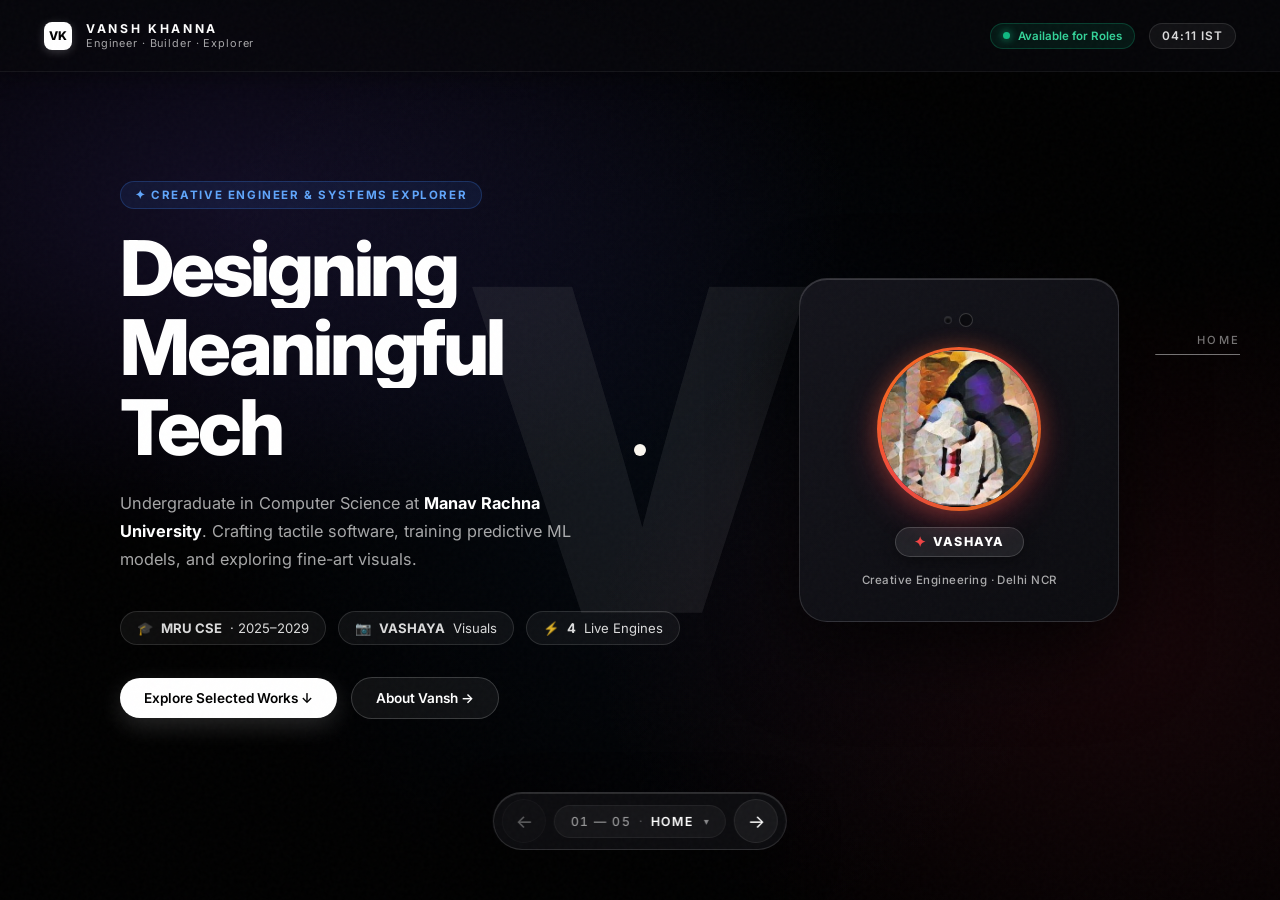
==== index.html @ e1bd7995 "feat: complete spicy editorial fusion redesign and eliminate background blur transition re-render" ====
<!DOCTYPE html>
<html lang="en">

<head>
    <meta charset="UTF-8" />
    <meta name="viewport" content="width=device-width, initial-scale=1.0" />
    <meta name="theme-color" content="#000000">
    <meta name="apple-mobile-web-app-capable" content="yes">
    <meta name="apple-mobile-web-app-status-bar-style" content="black-translucent">
    <meta name="format-detection" content="telephone=no">
    <title>Vansh Khanna | Portfolio</title>
    <meta name="description" content="Portfolio of Vansh Khanna - Engineering Student, Builder, Explorer.">

    <link rel="preconnect" href="https://fonts.googleapis.com">
    <link rel="preconnect" href="https://fonts.gstatic.com" crossorigin>
    <link href="https://fonts.googleapis.com/css2?family=Inter:wght@300;400;500;600;700;800;900&display=swap"
        rel="stylesheet">

    <link rel="stylesheet" href="portfolio.css?v=20261114_fusion_v14" />
</head>

<body>

    <!-- GRAIN TEXTURE -->
    <div class="grain"></div>

    <!-- MINIMALIST CURSOR -->
    <div class="cursor"></div>
    <div class="cursor-label"></div>

    <!-- ========================================
         INTRO / LOADING
         ======================================== -->
    <div class="intro">
        <div class="intro-brand"><span>VANSH</span></div>
        <div class="intro-sub"><span>Portfolio</span></div>
        <div class="intro-progress">
            <div class="intro-progress-bar"></div>
        </div>
    </div>

    <!-- ========================================
         MAIN APP
         ======================================== -->
    <div class="app">

        <!-- HERO BACKGROUND -->
        <div class="hero-bg"></div>

        <!-- FLOATING BRAND MARK -->
        <div class="brand-mark">
            <div class="brand-letter">V</div>
        </div>

        <!-- HEADER -->
        <header class="header">
            <div class="header-left">
                <span class="brand-badge-mini">VK</span>
                <div>
                    <div class="logo">VANSH KHANNA</div>
                    <div class="header-tagline">Engineer · Builder · Explorer</div>
                </div>
            </div>
            <div class="header-right">
                <div class="header-status">
                    <span class="status-beacon"></span>
                    <span class="status-text">Available for Roles</span>
                </div>
                <div class="header-time" id="header-clock">--:-- IST</div>
            </div>
        </header>

        <!-- DOCK (Right Side Menu) -->
        <nav class="dock">
            <button class="dock-item active">Home</button>
            <button class="dock-item">About</button>
            <button class="dock-item">Projects</button>
            <button class="dock-item">Education</button>
            <button class="dock-item">Contact</button>
        </nav>

        <!-- ========================================
             SECTION: HOME (FUSION HERO)
             ======================================== -->
        <section class="section active" id="section-home">
            <div class="hero-content">
                <div class="hero-text-col">
                    <div class="hero-eyebrow">
                        <span>✦ Creative Engineer & Systems Explorer</span>
                    </div>

                    <h1 class="hero-title">
                        <span class="line"><span>Designing</span></span>
                        <span class="line"><span>Meaningful</span></span>
                        <span class="line"><span>Tech</span></span>
                    </h1>

                    <p class="hero-sub">
                        Undergraduate in Computer Science at <strong>Manav Rachna University</strong>. Crafting tactile software, training predictive ML models, and exploring fine-art visuals.
                    </p>

                    <div class="stat-row">
                        <div class="stat-pill"><span class="stat-icon">🎓</span> <strong>MRU CSE</strong> · 2025–2029</div>
                        <div class="stat-pill"><span class="stat-icon">📷</span> <strong>VASHAYA</strong> Visuals</div>
                        <div class="stat-pill"><span class="stat-icon">⚡</span> <strong>4</strong> Live Engines</div>
                    </div>

                    <div class="hero-cta-group">
                        <button class="hero-cta-btn primary" data-nav-target="2">Explore Selected Works ↓</button>
                        <button class="hero-cta-btn secondary" data-nav-target="1">About Vansh →</button>
                    </div>
                </div>

                <div class="hero-avatar-col">
                    <div class="avatar-card-unit">
                        <div class="hardware-sensors" aria-hidden="true">
                            <span class="sensor-dot"></span>
                            <span class="sensor-ring"></span>
                        </div>
                        <div class="avatar-halo">
                            <div class="avatar-frame">
                                <img src="avatar.jpg" alt="Vansh Khanna Portrait" class="avatar-img" />
                            </div>
                        </div>
                        <div class="avatar-tag">
                            <span class="star">✦</span> VASHAYA
                        </div>
                        <div class="avatar-role-pill">Creative Engineering · Delhi NCR</div>
                    </div>
                </div>
            </div>
        </section>

        <!-- ========================================
             SECTION: ABOUT (SPICY BENTO)
             ======================================== -->
        <section class="section" id="section-about">
            <div class="glass-panel">
                <div class="section-meta-row">
                    <p class="section-eyebrow">01 // Identity & Philosophy</p>
                    <span class="section-badge-pill">MRU CSE · 2029</span>
                </div>
                <h2 class="section-title">
                    <span>T</span><span>h</span><span>e</span><span>&nbsp;</span>
                    <span>B</span><span>u</span><span>i</span><span>l</span><span>d</span><span>e</span><span>r</span>
                </h2>
                <div class="about-grid">
                    <div class="section-body">
                        <p class="about-lead">
                            I treat software engineering like precision industrial design: every interface should be tactile, responsive, and stripped of unnecessary friction.
                        </p>
                        <p>
                            I'm Vansh Khanna, a Computer Science Engineering undergraduate at Manav Rachna University. I operate at the intersection of creative frontends, machine learning systems, and visual design—building focused, high-signal experiences with maximum depth.
                        </p>
                        <div class="about-journey-mini">
                            <div class="journey-item">
                                <span class="journey-dot"></span>
                                <div class="journey-info">
                                    <strong>2025 – 2029</strong>
                                    <span>Manav Rachna University · B.Tech CSE</span>
                                </div>
                            </div>
                            <div class="journey-item">
                                <span class="journey-dot"></span>
                                <div class="journey-info">
                                    <strong>2013 – 2025</strong>
                                    <span>Modern Delhi International School · Alum</span>
                                </div>
                            </div>
                        </div>
                    </div>
                    <div class="about-skills-col">
                        <p class="section-eyebrow">Competencies & Systems</p>
                        <ul class="skill-list">
                            <li><span class="skill-dot blue"></span>Creative Engineering</li>
                            <li><span class="skill-dot coral"></span>Experience Strategy</li>
                            <li><span class="skill-dot amber"></span>Machine Learning Models</li>
                            <li><span class="skill-dot emerald"></span>Systems Architecture</li>
                            <li><span class="skill-dot purple"></span>Visual Arts & Curation</li>
                            <li><span class="skill-dot cyan"></span>Team Leadership</li>
                        </ul>
                    </div>
                </div>
            </div>
        </section>

        <!-- ========================================
             SECTION: PROJECTS (INTERACTIVE ENGINES)
             ======================================== -->
        <section class="section" id="section-projects">
            <div class="glass-panel">
                <div class="section-meta-row">
                    <p class="section-eyebrow">02 // Interactive Engines</p>
                    <span class="section-badge-pill">4 Live Sub-Apps</span>
                </div>
                <h2 class="section-title">
                    <span>S</span><span>e</span><span>l</span><span>e</span><span>c</span><span>t</span><span>e</span><span>d</span><span>&nbsp;</span>
                    <span>W</span><span>o</span><span>r</span><span>k</span><span>s</span>
                </h2>
                <div class="projects-grid">
                    <div class="project-card" data-open-tray="tray-music" role="button" tabindex="0">
                        <span class="project-year">2026 · Sound Engine</span>
                        <h3>Music Player</h3>
                        <p>Immersive music interface with curated playlists, live vinyl motion, and context-aware audio scrub controls.</p>
                        <span class="project-badge badge-blue">Launch Sound Deck ↗</span>
                    </div>

                    <div class="project-card" data-open-tray="tray-visual" role="button" tabindex="0">
                        <span class="project-year">2024–2026 · Visual Archive</span>
                        <h3>Visual Space</h3>
                        <p>Curated fine-art photography portfolio under VASHAYA with dynamic category filtering and cinematic lightbox experience.</p>
                        <span class="project-badge badge-coral">Explore Gallery ↗</span>
                    </div>

                    <div class="project-card" data-open-tray="tray-car" role="button" tabindex="0">
                        <span class="project-year">2026 · Machine Learning</span>
                        <h3>Car Price Predictor</h3>
                        <p>Used-car valuation engine for the Indian market. Predicts resale prices using gradient boosting with interactive sliders and live cloud API.</p>
                        <span class="project-badge badge-amber">Launch Simulator ↗</span>
                    </div>

                    <div class="project-card" data-open-tray="tray-system" role="button" tabindex="0">
                        <span class="project-year">2026 · Telemetry</span>
                        <h3>Portfolio System</h3>
                        <p>Runtime telemetry, compositor performance metrics, and evolving cinematic design language.</p>
                        <span class="project-badge badge-emerald">Inspect System ↗</span>
                    </div>
                </div>
            </div>
        </section>

        <!-- ========================================
             SECTION: EDUCATION
             ======================================== -->
        <section class="section" id="section-education">
            <div class="glass-panel">
                <div class="section-meta-row">
                    <p class="section-eyebrow">03 // Academic Journey</p>
                    <span class="section-badge-pill">Foundations & CSE</span>
                </div>
                <h2 class="section-title">
                    <span>E</span><span>d</span><span>u</span><span>c</span><span>a</span><span>t</span><span>i</span><span>o</span><span>n</span>
                </h2>
                <div class="section-body">
                    <p><strong>2025 – 2029</strong> · Manav Rachna University</p>
                    <p>Computer Science Engineering · Building research-backed, human-first products.</p>
                    <br>
                    <p><strong>2013 – 2025</strong> · Modern Delhi International School</p>
                    <p>Science + Design foundations, interdisciplinary clubs and leadership initiatives.</p>
                </div>
            </div>
        </section>

        <!-- ========================================
             SECTION: CONTACT
             ======================================== -->
        <section class="section" id="section-contact">
            <div class="glass-panel">
                <div class="section-meta-row">
                    <p class="section-eyebrow">04 // Connect & Collaborate</p>
                    <span class="section-badge-pill">Direct Channels</span>
                </div>
                <h2 class="section-title">
                    <span>C</span><span>o</span><span>n</span><span>t</span><span>a</span><span>c</span><span>t</span>
                </h2>
                <div class="contact-grid">
                    <div class="contact-card" data-copy="vanshkhanna26@gmail.com">
                        <small>Email</small>
                        <a href="mailto:vanshkhanna26@gmail.com">vanshkhanna26@gmail.com</a>
                    </div>
                    <div class="contact-card" data-copy="+919811163339">
                        <small>Phone</small>
                        <a href="tel:+919811163339">+91 98111 63339</a>
                    </div>
                    <div class="contact-card">
                        <small>Instagram</small>
                        <a href="https://instagram.com/vashaya" target="_blank" rel="noopener noreferrer">@vashaya</a>
                    </div>
                    <div class="contact-card">
                        <small>LinkedIn</small>
                        <a href="https://linkedin.com/in/vansh-khanna-2026" target="_blank" rel="noopener noreferrer">Vansh Khanna</a>
                    </div>
                </div>
            </div>
        </section>

        <!-- ========================================
             DYNAMIC ISLAND MORPHING BOTTOM NAV
             ======================================== -->
        <div class="island-scrim" id="island-scrim" aria-hidden="true"></div>
        <nav class="nav-island" id="nav-island" aria-label="Section Navigation">
            <!-- EXPANDED ISLAND MENU (MORPHED STATE) -->
            <div class="island-expanded" id="island-expanded" aria-hidden="true">
                <div class="island-header">
                    <span class="island-eyebrow">Index</span>
                    <button class="island-close-btn" id="island-close-btn" aria-label="Collapse Navigation">✕</button>
                </div>
                <div class="island-menu">
                    <button class="island-item active" data-index="0">
                        <span class="island-num">01</span>
                        <span class="island-name">Home</span>
                        <span class="island-indicator">●</span>
                    </button>
                    <button class="island-item" data-index="1">
                        <span class="island-num">02</span>
                        <span class="island-name">About</span>
                        <span class="island-indicator">●</span>
                    </button>
                    <button class="island-item" data-index="2">
                        <span class="island-num">03</span>
                        <span class="island-name">Projects</span>
                        <span class="island-indicator">●</span>
                    </button>
                    <button class="island-item" data-index="3">
                        <span class="island-num">04</span>
                        <span class="island-name">Education</span>
                        <span class="island-indicator">●</span>
                    </button>
                    <button class="island-item" data-index="4">
                        <span class="island-num">05</span>
                        <span class="island-name">Contact</span>
                        <span class="island-indicator">●</span>
                    </button>
                </div>
            </div>

            <!-- COLLAPSED ISLAND CAPSULE BAR (DEFAULT STATE) -->
            <div class="island-bar">
                <button class="island-arrow" id="island-prev" data-dir="prev" aria-label="Previous Section">←</button>
                <button class="island-trigger" id="island-trigger" aria-label="Toggle Section Menu" aria-expanded="false">
                    <span class="island-count">01 — 05</span>
                    <span class="island-divider">·</span>
                    <span class="island-tag">Home</span>
                    <span class="island-chevron" aria-hidden="true">▾</span>
                </button>
                <button class="island-arrow" id="island-next" data-dir="next" aria-label="Next Section">→</button>
            </div>
        </nav>

    </div>

    <!-- ========================================
         IN-WINDOW TRAY 1: MUSIC OS
         ======================================== -->
    <div class="tray-overlay" id="tray-music" aria-hidden="true">
        <div class="tray-scrim" data-close-tray></div>
        <div class="tray-modal" role="dialog" aria-modal="true">
            <div class="tray-header">
                <div class="tray-brand">
                    <span class="tray-badge">AUDIO OS</span>
                    <span class="tray-subtitle">Curated Flow State Sound Architecture</span>
                </div>
                <div class="tray-controls">
                    <button class="tray-close-btn" data-close-tray aria-label="Close dialog">✕</button>
                </div>
            </div>

            <div class="tray-content">
                <div class="music-layout">
                    <aside class="music-sidebar">
                        <span class="sidebar-heading">Playlists</span>
                        <ul class="playlist-nav" id="music-playlist-list">
                            <!-- Populated dynamically by JS -->
                        </ul>
                    </aside>

                    <div class="music-view">
                        <div class="music-banner">
                            <img src="https://picsum.photos/300/300?random=11" alt="Album Cover" class="music-banner-img" id="music-active-cover" />
                            <div class="banner-meta">
                                <span class="banner-tag" id="music-active-tag">FEATURED MIX</span>
                                <h3 class="banner-title" id="music-active-title">Top 50 · Global</h3>
                                <p class="banner-desc" id="music-active-desc">Realtime pulse of global electronic rhythms and synthesized melodies.</p>
                            </div>
                        </div>

                        <table class="music-table">
                            <thead>
                                <tr>
                                    <th>#</th>
                                    <th>Track</th>
                                    <th>Artist</th>
                                    <th>Duration</th>
                                    <th></th>
                                </tr>
                            </thead>
                            <tbody id="music-song-queue">
                                <!-- Populated dynamically by JS -->
                            </tbody>
                        </table>
                    </div>
                </div>
            </div>

            <div class="music-player-bar">
                <div class="player-left">
                    <div class="player-vinyl" id="player-disc"></div>
                    <div>
                        <div class="player-title" id="player-now-title">Liquid Frequency</div>
                        <div class="player-artist" id="player-now-artist">Vansh Khanna</div>
                    </div>
                </div>

                <div class="player-center">
                    <button class="player-ctrl-btn player-main-btn" id="player-play-btn" aria-label="Toggle playback">▶</button>
                    <div class="player-scrubber-track" id="player-scrubber">
                        <div class="player-scrubber-fill" id="player-progress"></div>
                    </div>
                    <span style="font-size: 0.8rem; font-weight: 600; color: rgba(255,255,255,0.6);" id="player-current-time">0:00</span>
                </div>
            </div>
        </div>
    </div>

    <!-- ========================================
         IN-WINDOW TRAY 2: VISUAL SPACE (VASHAYA)
         ======================================== -->
    <div class="tray-overlay" id="tray-visual" aria-hidden="true">
        <div class="tray-scrim" data-close-tray></div>
        <div class="tray-modal" role="dialog" aria-modal="true">
            <div class="tray-header">
                <div class="tray-brand">
                    <span class="tray-badge">VASHAYA GALLERY</span>
                    <span class="tray-subtitle">Curated Photographic Studies · India Archive</span>
                </div>
                <div class="tray-controls">
                    <a href="https://instagram.com/vashaya" target="_blank" rel="noopener noreferrer" class="tray-ext-btn">@vashaya on IG ↗</a>
                    <button class="tray-close-btn" data-close-tray aria-label="Close dialog">✕</button>
                </div>
            </div>

            <div class="gallery-tabs-bar" id="gallery-category-tabs">
                <button class="gallery-tab active" data-category="nature">Nature & Botany</button>
                <button class="gallery-tab" data-category="night">Nocturnes & Dusk</button>
                <button class="gallery-tab" data-category="landscape">Landscapes</button>
                <button class="gallery-tab" data-category="eclectic">Eclectic Studies</button>
                <button class="gallery-tab" data-category="all">Complete Archive</button>
            </div>

            <div class="gallery-masonry" id="visual-photo-grid">
                <!-- Populated dynamically by JS -->
            </div>
        </div>
    </div>

    <!-- ========================================
         IN-WINDOW TRAY 3: CAR PRICE PREDICTOR
         ======================================== -->
    <div class="tray-overlay" id="tray-car" aria-hidden="true">
        <div class="tray-scrim" data-close-tray></div>
        <div class="tray-modal" role="dialog" aria-modal="true">
            <div class="tray-header">
                <div class="tray-brand">
                    <span class="tray-badge">MACHINE LEARNING</span>
                    <span class="tray-subtitle">Car Resale Valuation Engine · GBDT Regressor</span>
                </div>
                <div class="tray-controls">
                    <a href="https://car-resale-value-prediction.onrender.com/" target="_blank" rel="noopener noreferrer" class="tray-ext-btn">Live Cloud App ↗</a>
                    <button class="tray-close-btn" data-close-tray aria-label="Close dialog">✕</button>
                </div>
            </div>

            <div class="tray-content">
                <div class="car-layout">
                    <!-- Controls -->
                    <div class="car-inputs-card">
                        <div class="input-block">
                            <div class="input-header-row">
                                <span class="input-lbl">Manufacturer</span>
                            </div>
                            <div class="chips-row" id="car-brand-pills">
                                <button class="choice-chip active" data-mult="1.3">Toyota</button>
                                <button class="choice-chip" data-mult="1.15">Honda</button>
                                <button class="choice-chip" data-mult="1.0">Hyundai</button>
                                <button class="choice-chip" data-mult="1.9">BMW</button>
                                <button class="choice-chip" data-mult="2.1">Mercedes</button>
                                <button class="choice-chip" data-mult="2.0">Audi</button>
                            </div>
                        </div>

                        <div class="input-block">
                            <div class="input-header-row">
                                <span class="input-lbl">Fuel Type</span>
                            </div>
                            <div class="chips-row" id="car-fuel-pills">
                                <button class="choice-chip active" data-mult="1.0">Petrol</button>
                                <button class="choice-chip" data-mult="1.08">Diesel</button>
                                <button class="choice-chip" data-mult="0.88">CNG</button>
                                <button class="choice-chip" data-mult="1.25">Electric</button>
                            </div>
                        </div>

                        <div class="input-block">
                            <div class="input-header-row">
                                <span class="input-lbl">Registration Year</span>
                                <span class="input-live-val" id="val-year-display">2021</span>
                            </div>
                            <input type="range" min="2010" max="2025" value="2021" class="clean-slider" id="slider-year" />
                        </div>

                        <div class="input-block">
                            <div class="input-header-row">
                                <span class="input-lbl">Odometer Reading</span>
                                <span class="input-live-val"><span id="val-km-display">42,000</span> km</span>
                            </div>
                            <input type="range" min="5000" max="180000" step="1000" value="42000" class="clean-slider" id="slider-km" />
                        </div>
                    </div>

                    <!-- Valuation Result -->
                    <div class="car-result-card">
                        <div>
                            <span class="result-badge">ESTIMATED MARKET VALUE</span>
                            <div class="price-box">
                                <span class="price-currency">₹</span>
                                <span class="price-num" id="car-estimated-price">14.85</span>
                                <span style="font-size: 1.2rem; font-weight: 800; color: rgba(255,255,255,0.7);">Lakh</span>
                                <p class="price-caption">Calculated via Gradient Boosting Decision Tree Regressor</p>
                            </div>

                            <div class="telemetry-list">
                                <div class="telemetry-row">
                                    <span>Model Framework:</span>
                                    <strong>GBDT / Scikit-Learn</strong>
                                </div>
                                <div class="telemetry-row">
                                    <span>Cross-Val Accuracy:</span>
                                    <strong>91.4% R² Score</strong>
                                </div>
                                <div class="telemetry-row">
                                    <span>Host Environment:</span>
                                    <strong>Render Cloud (Python)</strong>
                                </div>
                            </div>
                        </div>

                        <a href="https://car-resale-value-prediction.onrender.com/" target="_blank" rel="noopener noreferrer" class="launch-btn">
                            <span>Open Full Cloud Application</span>
                            <span>↗</span>
                        </a>
                    </div>
                </div>
            </div>
        </div>
    </div>

    <!-- ========================================
         IN-WINDOW TRAY 4: PORTFOLIO SYSTEM
         ======================================== -->
    <div class="tray-overlay" id="tray-system" aria-hidden="true">
        <div class="tray-scrim" data-close-tray></div>
        <div class="tray-modal" role="dialog" aria-modal="true">
            <div class="tray-header">
                <div class="tray-brand">
                    <span class="tray-badge">SYSTEM CORE</span>
                    <span class="tray-subtitle">Runtime Telemetry & Performance Architecture</span>
                </div>
                <div class="tray-controls">
                    <button class="tray-close-btn" data-close-tray aria-label="Close dialog">✕</button>
                </div>
            </div>

            <div class="tray-content">
                <div class="inspector-grid">
                    <div class="inspector-card">
                        <div class="inspector-header">
                            <span class="inspector-title">Compositor Frame Target</span>
                            <span class="inspector-val">60–120 FPS</span>
                        </div>
                        <p class="inspector-desc">Zero background RAF thrash, hardware-accelerated transforms, and pure GPU composite layers.</p>
                    </div>

                    <div class="inspector-card">
                        <div class="inspector-header">
                            <span class="inspector-title">Active Viewport Width</span>
                            <span class="inspector-val" id="telemetry-viewport">-- px</span>
                        </div>
                        <p class="inspector-desc">Adaptive cinematic layout supporting mobile Dynamic Island and desktop dock navigation.</p>
                    </div>

                    <div class="inspector-card">
                        <div class="inspector-header">
                            <span class="inspector-title">Navigation Architecture</span>
                            <span class="inspector-val">Dynamic Island</span>
                        </div>
                        <p class="inspector-desc">Morphing fluid capsule navigation with organic spring physics and thumb-friendly controls.</p>
                    </div>

                    <div class="inspector-card">
                        <div class="inspector-header">
                            <span class="inspector-title">Keyboard Navigation</span>
                            <span class="inspector-val">Active</span>
                        </div>
                        <p class="inspector-desc">Press <kbd style="background:rgba(255,255,255,0.1); border:1px solid rgba(255,255,255,0.2); padding:2px 6px; border-radius:4px;">Esc</kbd> at any time to instantly dismiss active trays or lightbox.</p>
                    </div>
                </div>
            </div>
        </div>
    </div>

    <!-- ========================================
         FULLSCREEN LIGHTBOX
         ======================================== -->
    <div class="lightbox-modal" id="lightbox" aria-hidden="true">
        <div class="lightbox-scrim" id="lightbox-backdrop"></div>
        <div class="lightbox-box">
            <button class="lightbox-ctrl-btn lb-prev" id="lightbox-prev" aria-label="Previous image">‹</button>
            <img src="" alt="Selected visual" class="lightbox-photo" id="lightbox-img" />
            <button class="lightbox-ctrl-btn lb-next" id="lightbox-next" aria-label="Next image">›</button>
            <div style="display: flex; gap: 12px; align-items: center;">
                <span class="lightbox-tag" id="lightbox-caption">Visual Study</span>
                <button class="lightbox-tag" id="lightbox-close" style="cursor: pointer; background: rgba(255,255,255,0.25);">✕ Close</button>
            </div>
        </div>
    </div>

    <!-- ========================================
         SCRIPTS
         ======================================== -->
    <script src="https://cdnjs.cloudflare.com/ajax/libs/gsap/3.12.2/gsap.min.js"></script>
    <script src="portfolio.js?v=20261114_fusion_v14"></script>

</body>

</html>
---- portfolio.css ----
/* 
 * PORTFOLIO - Cinematic Ecosystem
 * Unified design matching index2.html
 */

/* ============================================
   RESET & CORE
   ============================================ */
*,
*::before,
*::after {
    margin: 0;
    padding: 0;
    box-sizing: border-box;
}

:root {
    /* Ecosystem Colors - Olde Monochrome Black & White */
    --void: #000000;
    --surface: #0a0a0d;
    --white: #ffffff;
    --white-80: rgba(255, 255, 255, 0.85);
    --white-60: rgba(255, 255, 255, 0.65);
    --white-30: rgba(255, 255, 255, 0.35);
    --white-12: rgba(255, 255, 255, 0.12);
    --white-06: rgba(255, 255, 255, 0.06);

    /* Saturated Bold Accents */
    --bold-blue: #3b82f6;
    --bold-blue-soft: rgba(59, 130, 246, 0.15);
    --bold-coral: #f43f5e;
    --bold-coral-soft: rgba(244, 63, 94, 0.15);
    --bold-amber: #f59e0b;
    --bold-amber-soft: rgba(245, 158, 11, 0.15);
    --bold-emerald: #10b981;
    --bold-emerald-soft: rgba(16, 185, 129, 0.15);

    --font: 'Inter', -apple-system, sans-serif;

    --ease-out: cubic-bezier(0.16, 1, 0.3, 1);
    --ease-in-out: cubic-bezier(0.65, 0, 0.35, 1);
    --ease-elastic: cubic-bezier(0.68, -0.6, 0.32, 1.6);
}

html {
    font-size: 16px;
    -webkit-font-smoothing: antialiased;
}

body {
    font-family: var(--font);
    background: var(--void);
    color: var(--white);
    overflow: hidden;
    height: 100vh;
    cursor: none;
}

a,
button {
    all: unset;
    cursor: none;
}

::selection {
    background: var(--white);
    color: var(--void);
}

/* ============================================
   NOISE GRAIN (HIGH-PERFORMANCE STATIC)
   ============================================ */
.grain {
    position: fixed;
    inset: 0;
    width: 100%;
    height: 100%;
    pointer-events: none;
    z-index: 10000;
    opacity: 0.022;
    background-image: url("data:image/svg+xml,%3Csvg viewBox='0 0 256 256' xmlns='http://www.w3.org/2000/svg'%3E%3Cfilter id='n'%3E%3CfeTurbulence type='fractalNoise' baseFrequency='0.85' numOctaves='3'/%3E%3C/filter%3E%3Crect width='100%25' height='100%25' filter='url(%23n)'/%3E%3C/svg%3E");
    will-change: auto;
}

/* ============================================
   MINIMALIST CURSOR
   ============================================ */
.cursor {
    position: fixed;
    top: 0;
    left: 0;
    width: 12px;
    height: 12px;
    background: var(--white);
    border-radius: 50%;
    pointer-events: none;
    z-index: 99999;
    transform: translate(-50%, -50%);
    mix-blend-mode: difference;
    transition: width 0.5s var(--ease-elastic),
        height 0.5s var(--ease-elastic),
        border-radius 0.3s;
}

.cursor.link {
    width: 60px;
    height: 60px;
}

.cursor.action {
    width: 100px;
    height: 100px;
}

.cursor-label {
    position: fixed;
    pointer-events: none;
    z-index: 99998;
    font-size: 0.65rem;
    font-weight: 600;
    letter-spacing: 0.2em;
    text-transform: uppercase;
    color: var(--white);
    opacity: 0;
    transform: translate(-50%, 30px);
    transition: opacity 0.3s;
}

.cursor-label.visible {
    opacity: 1;
}

/* ============================================
   LOADING / INTRO
   ============================================ */
.intro {
    position: fixed;
    inset: 0;
    background: var(--void);
    z-index: 9000;
    display: flex;
    flex-direction: column;
    justify-content: center;
    align-items: center;
}

.intro-brand {
    overflow: hidden;
}

.intro-brand span {
    display: inline-block;
    font-size: 12vw;
    font-weight: 800;
    letter-spacing: -0.05em;
    transform: translateY(100%);
}

.intro-sub {
    margin-top: 20px;
    overflow: hidden;
}

.intro-sub span {
    display: inline-block;
    font-size: 0.9rem;
    letter-spacing: 0.4em;
    text-transform: uppercase;
    color: var(--white-60);
    transform: translateY(100%);
}

.intro-progress {
    position: absolute;
    bottom: 60px;
    width: 200px;
    height: 1px;
    background: var(--white-10);
    overflow: hidden;
}

.intro-progress-bar {
    width: 0%;
    height: 100%;
    background: var(--white);
}

/* ============================================
   APP WRAPPER
   ============================================ */
.app {
    position: fixed;
    inset: 0;
    opacity: 0;
}

.app.ready {
    opacity: 1;
}

/* ============================================
   HERO BACKGROUND (PRELOADED STATIC AURA)
   ============================================ */
.hero-bg {
    position: fixed;
    inset: -40px;
    z-index: 1;
    background:
        radial-gradient(ellipse 65% 50% at 20% 25%, rgba(124, 93, 250, 0.14), transparent 70%),
        radial-gradient(ellipse 55% 60% at 85% 70%, rgba(244, 63, 94, 0.09), transparent 70%),
        radial-gradient(circle at 50% 50%, rgba(59, 130, 246, 0.06), transparent 60%),
        var(--void);
    pointer-events: none;
    will-change: transform;
}

/* ============================================
   FLOATING BRAND MARK
   ============================================ */
.brand-mark {
    position: fixed;
    top: 50%;
    left: 50%;
    transform: translate(-50%, -50%);
    z-index: 2;
    text-align: center;
    pointer-events: none;
    mix-blend-mode: exclusion;
}

.brand-letter {
    font-size: 35vw;
    font-weight: 900;
    line-height: 0.8;
    opacity: 0.07;
    transition: opacity 0.6s;
}

.app.modal-open .brand-letter {
    opacity: 0.03;
}

/* ============================================
   EDITORIAL FLOATING HEADER
   ============================================ */
.header {
    position: fixed;
    top: 0;
    left: 0;
    right: 0;
    height: 72px;
    display: flex;
    justify-content: space-between;
    align-items: center;
    padding: 0 44px;
    z-index: 100;
    background: rgba(8, 8, 12, 0.72);
    border-bottom: 1px solid rgba(255, 255, 255, 0.06);
    box-shadow: 0 4px 20px rgba(0, 0, 0, 0.4);
}

.header-left {
    display: flex;
    align-items: center;
    gap: 14px;
}

.brand-badge-mini {
    width: 28px;
    height: 28px;
    border-radius: 8px;
    background: #ffffff;
    color: #000000;
    font-weight: 800;
    font-size: 0.75rem;
    display: flex;
    align-items: center;
    justify-content: center;
    letter-spacing: -0.02em;
    box-shadow: 0 2px 10px rgba(255, 255, 255, 0.2);
}

.logo {
    font-size: 0.76rem;
    font-weight: 700;
    letter-spacing: 0.22em;
    text-transform: uppercase;
    color: #ffffff;
    opacity: 0;
    transform: translateY(-15px);
}

.header-tagline {
    font-size: 0.68rem;
    font-weight: 400;
    letter-spacing: 0.08em;
    color: var(--white-60);
    opacity: 0;
    transform: translateY(-15px);
}

.header-right {
    display: flex;
    align-items: center;
    gap: 14px;
}

.header-status {
    display: inline-flex;
    align-items: center;
    gap: 8px;
    font-size: 0.72rem;
    font-weight: 600;
    color: #34d399;
    padding: 5px 12px;
    border-radius: 50px;
    background: rgba(16, 185, 129, 0.1);
    border: 1px solid rgba(16, 185, 129, 0.25);
}

.status-beacon {
    width: 7px;
    height: 7px;
    border-radius: 50%;
    background: #10b981;
    box-shadow: 0 0 8px #10b981;
    animation: beaconPulse 2s ease-in-out infinite;
}

@keyframes beaconPulse {
    0%, 100% { opacity: 1; transform: scale(1); }
    50% { opacity: 0.35; transform: scale(0.8); }
}

.header-time {
    font-size: 0.74rem;
    font-weight: 600;
    letter-spacing: 0.08em;
    color: var(--white-80);
    padding: 5px 12px;
    border-radius: 50px;
    background: rgba(255, 255, 255, 0.05);
    border: 1px solid rgba(255, 255, 255, 0.1);
}


/* ============================================
   DYNAMIC ISLAND / MORPHING BOTTOM NAV
   ============================================ */
.island-scrim {
    position: fixed;
    inset: 0;
    background: rgba(0, 0, 0, 0.65);
    backdrop-filter: blur(10px);
    -webkit-backdrop-filter: blur(10px);
    z-index: 8900;
    opacity: 0;
    pointer-events: none;
    transition: opacity 0.35s cubic-bezier(0.16, 1, 0.3, 1);
}

.island-scrim.visible {
    opacity: 1;
    pointer-events: auto;
}

.nav-island {
    position: fixed;
    bottom: 50px;
    left: 50%;
    transform: translateX(-50%);
    z-index: 9000;
    display: flex;
    flex-direction: column;
    align-items: center;
    background: rgba(14, 14, 18, 0.88);
    backdrop-filter: blur(30px) saturate(180%);
    -webkit-backdrop-filter: blur(30px) saturate(180%);
    border: 1px solid rgba(255, 255, 255, 0.14);
    border-radius: 50px;
    box-shadow:
        0 20px 50px rgba(0, 0, 0, 0.7),
        inset 0 1px 0 rgba(255, 255, 255, 0.12);
    overflow: hidden;
    width: auto;
    min-width: 270px;
    max-width: 90vw;
    transition:
        border-radius 0.35s cubic-bezier(0.16, 1, 0.3, 1),
        box-shadow 0.35s cubic-bezier(0.16, 1, 0.3, 1),
        border-color 0.35s cubic-bezier(0.16, 1, 0.3, 1),
        background 0.35s cubic-bezier(0.16, 1, 0.3, 1);
}

/* Island Bar (Collapsed Capsule) */
.island-bar {
    display: flex;
    align-items: center;
    gap: 8px;
    padding: 6px 8px;
    width: 100%;
    justify-content: space-between;
}

.island-arrow {
    width: 42px;
    height: 42px;
    border-radius: 50%;
    border: 1px solid rgba(255, 255, 255, 0.08);
    background: rgba(255, 255, 255, 0.05);
    color: #ffffff;
    display: flex;
    align-items: center;
    justify-content: center;
    font-size: 1.15rem;
    cursor: pointer;
    transition: all 0.25s var(--ease-out);
    -webkit-tap-highlight-color: transparent;
    touch-action: manipulation;
    flex-shrink: 0;
}

.island-arrow:hover {
    background: #ffffff;
    color: #000000;
    transform: scale(1.08);
}

.island-arrow:active {
    transform: scale(0.92);
    background: #ffffff;
    color: #000000;
}

.island-trigger {
    display: flex;
    align-items: center;
    gap: 8px;
    padding: 8px 16px;
    border-radius: 50px;
    background: rgba(255, 255, 255, 0.04);
    border: 1px solid rgba(255, 255, 255, 0.06);
    color: #ffffff;
    cursor: pointer;
    transition: all 0.25s var(--ease-out);
    -webkit-tap-highlight-color: transparent;
    touch-action: manipulation;
    user-select: none;
}

.island-trigger:hover {
    background: rgba(255, 255, 255, 0.1);
    border-color: rgba(255, 255, 255, 0.15);
}

.island-trigger:active {
    transform: scale(0.96);
    background: rgba(255, 255, 255, 0.15);
}

.island-count {
    font-size: 0.78rem;
    letter-spacing: 0.12em;
    font-variant-numeric: tabular-nums;
    color: rgba(255, 255, 255, 0.55);
    font-weight: 500;
}

.island-divider {
    color: rgba(255, 255, 255, 0.3);
    font-size: 0.8rem;
}

.island-tag {
    font-size: 0.78rem;
    font-weight: 600;
    letter-spacing: 0.08em;
    text-transform: uppercase;
    color: #ffffff;
}

.island-chevron {
    font-size: 0.65rem;
    color: rgba(255, 255, 255, 0.5);
    transition: transform 0.35s cubic-bezier(0.16, 1, 0.3, 1);
    margin-left: 2px;
}

/* Expanded State Menu */
.island-expanded {
    display: none;
    flex-direction: column;
    width: 100%;
    padding: 16px 14px 10px 14px;
    opacity: 0;
    transform: translateY(-8px);
    transition: opacity 0.25s ease, transform 0.25s ease;
}

.island-header {
    display: flex;
    justify-content: space-between;
    align-items: center;
    padding: 0 6px 12px 6px;
    border-bottom: 1px solid rgba(255, 255, 255, 0.08);
    margin-bottom: 8px;
}

.island-eyebrow {
    font-size: 0.68rem;
    letter-spacing: 0.2em;
    text-transform: uppercase;
    color: rgba(255, 255, 255, 0.4);
    font-weight: 600;
}

.island-close-btn {
    width: 28px;
    height: 28px;
    border-radius: 50%;
    background: rgba(255, 255, 255, 0.06);
    border: 1px solid rgba(255, 255, 255, 0.08);
    color: rgba(255, 255, 255, 0.7);
    display: flex;
    align-items: center;
    justify-content: center;
    font-size: 0.75rem;
    cursor: pointer;
    transition: all 0.2s;
    -webkit-tap-highlight-color: transparent;
    touch-action: manipulation;
}

.island-close-btn:hover,
.island-close-btn:active {
    background: rgba(255, 255, 255, 0.2);
    color: #ffffff;
}

.island-menu {
    display: flex;
    flex-direction: column;
    gap: 4px;
}

.island-item {
    display: flex;
    align-items: center;
    padding: 10px 14px;
    border-radius: 14px;
    background: transparent;
    border: 1px solid transparent;
    color: rgba(255, 255, 255, 0.65);
    cursor: pointer;
    transition: all 0.2s var(--ease-out);
    -webkit-tap-highlight-color: transparent;
    touch-action: manipulation;
    width: 100%;
}

.island-item:hover,
.island-item:active {
    background: rgba(255, 255, 255, 0.08);
    color: #ffffff;
    transform: translateX(3px);
}

.island-item.active {
    background: rgba(255, 255, 255, 0.12);
    border-color: rgba(255, 255, 255, 0.16);
    color: #ffffff;
    font-weight: 600;
}

.island-num {
    font-size: 0.72rem;
    letter-spacing: 0.12em;
    color: rgba(255, 255, 255, 0.35);
    margin-right: 12px;
    font-variant-numeric: tabular-nums;
}

.island-name {
    font-size: 0.95rem;
    letter-spacing: -0.01em;
    flex: 1;
    text-align: left;
}

.island-indicator {
    font-size: 0.6rem;
    color: #5b9dff;
    opacity: 0;
    transition: opacity 0.2s;
}

.island-item.active .island-indicator {
    opacity: 1;
}

/* MORPHED / EXPANDED STATE */
.nav-island.expanded {
    border-radius: 28px;
    border-color: rgba(255, 255, 255, 0.22);
    box-shadow:
        0 30px 70px rgba(0, 0, 0, 0.85),
        0 0 0 1px rgba(255, 255, 255, 0.15),
        inset 0 1px 0 rgba(255, 255, 255, 0.2);
    background: rgba(12, 12, 16, 0.95);
    min-width: 290px;
}

.nav-island.expanded .island-expanded {
    display: flex;
    opacity: 1;
    transform: translateY(0);
}

.nav-island.expanded .island-chevron {
    transform: rotate(180deg);
}

.nav-island.expanded .island-bar {
    border-top: 1px solid rgba(255, 255, 255, 0.08);
    padding-top: 8px;
}

/* ============================================
   DOCK MENU (Right Side)
   ============================================ */
.dock {
    position: fixed;
    right: 50px;
    top: 50%;
    transform: translateY(-50%);
    z-index: 100;
    display: flex;
    flex-direction: column;
    gap: 25px;
    opacity: 0;
}

.dock-item {
    position: relative;
    font-size: 0.7rem;
    font-weight: 500;
    letter-spacing: 0.2em;
    text-transform: uppercase;
    color: var(--white-60);
    text-align: right;
    padding: 8px 0;
    transition: all 0.4s var(--ease-out);
}

.dock-item::after {
    content: '';
    position: absolute;
    right: 0;
    bottom: 0;
    width: 0;
    height: 1px;
    background: var(--white);
    transition: width 0.4s var(--ease-out);
}

.dock-item:hover,
.dock-item.active {
    color: var(--white);
    transform: translateX(-10px);
}

.dock-item:hover::after,
.dock-item.active::after {
    width: 100%;
}

/* ============================================
   CONTENT SECTIONS
   ============================================ */
.section {
    position: fixed;
    inset: 0;
    z-index: 10;
    display: flex;
    justify-content: center;
    align-items: center;
    padding: 100px;
    opacity: 0;
    pointer-events: none;
    transform: none;
}

.section.active {
    opacity: 1;
    pointer-events: auto;
    transform: none;
}

/* ============================================
   GLASS PANELS (PRE-RASTERIZED OBSIDIAN GLASS)
   ============================================ */
.glass-panel {
    max-width: 900px;
    width: 100%;
    padding: 48px 56px;
    background: linear-gradient(135deg, rgba(16, 16, 22, 0.94) 0%, rgba(10, 10, 14, 0.97) 100%);
    border: 1px solid rgba(255, 255, 255, 0.12);
    border-radius: 28px;
    box-shadow:
        0 30px 80px rgba(0, 0, 0, 0.85),
        inset 0 1px 0 rgba(255, 255, 255, 0.18);
    position: relative;
}

.section-meta-row {
    display: flex;
    align-items: center;
    justify-content: space-between;
    margin-bottom: 14px;
}

.section-badge-pill {
    font-size: 0.68rem;
    font-weight: 700;
    letter-spacing: 0.1em;
    text-transform: uppercase;
    padding: 4px 12px;
    border-radius: 50px;
    background: rgba(255, 255, 255, 0.08);
    border: 1px solid rgba(255, 255, 255, 0.14);
    color: var(--white-80);
}

.section-eyebrow {
    font-size: 0.72rem;
    font-weight: 700;
    letter-spacing: 0.22em;
    text-transform: uppercase;
    color: var(--white-30);
    margin-bottom: 0;
}

.section-title {
    font-size: 3rem;
    font-weight: 700;
    letter-spacing: -0.03em;
    line-height: 1.1;
    margin-bottom: 28px;
}

.section-title span {
    display: inline-block;
    opacity: 1;
    transform: translateY(0);
}

.section-body p {
    font-size: 1.05rem;
    line-height: 1.8;
    color: var(--white-60);
    margin-bottom: 20px;
    max-width: 60ch;
}

/* ============================================
   HOME / HERO SECTION (FUSION EDITORIAL)
   ============================================ */
.hero-content {
    position: relative;
    z-index: 10;
    max-width: 1040px;
    width: 100%;
    margin: 0 auto;
    display: grid;
    grid-template-columns: 1.25fr 0.85fr;
    align-items: center;
    gap: 48px;
    text-align: left;
}

.hero-text-col {
    display: flex;
    flex-direction: column;
}

.hero-eyebrow {
    display: inline-flex;
    align-items: center;
    gap: 8px;
    font-size: 0.72rem;
    font-weight: 700;
    letter-spacing: 0.14em;
    text-transform: uppercase;
    color: #60a5fa;
    padding: 6px 14px;
    border-radius: 50px;
    background: rgba(59, 130, 246, 0.1);
    border: 1px solid rgba(59, 130, 246, 0.25);
    margin-bottom: 20px;
    width: fit-content;
}

.hero-title {
    font-size: clamp(2.8rem, 6vw, 4.8rem);
    font-weight: 800;
    letter-spacing: -0.04em;
    line-height: 1.04;
    margin-bottom: 22px;
}

.hero-title .line {
    display: block;
    overflow: hidden;
}

.hero-title .line span {
    display: inline-block;
    transform: translateY(100%);
}

.hero-sub {
    font-size: 1.02rem;
    line-height: 1.7;
    color: var(--white-60);
    margin-bottom: 28px;
    max-width: 50ch;
}

.hero-sub strong {
    color: #ffffff;
}

.stat-row {
    display: flex;
    flex-wrap: wrap;
    gap: 12px;
    margin-top: 10px;
}

.stat-pill {
    display: inline-flex;
    align-items: center;
    gap: 8px;
    padding: 8px 16px;
    border-radius: 50px;
    background: rgba(255, 255, 255, 0.05);
    border: 1px solid rgba(255, 255, 255, 0.12);
    font-size: 0.82rem;
    color: var(--white-80);
    transition: all 0.2s;
}

.stat-pill:hover {
    background: rgba(255, 255, 255, 0.1);
    border-color: rgba(255, 255, 255, 0.25);
    color: #ffffff;
    transform: translateY(-2px);
}

.hero-cta-group {
    display: flex;
    align-items: center;
    gap: 14px;
    margin-top: 32px;
}

.hero-cta-btn {
    padding: 12px 24px;
    border-radius: 50px;
    font-size: 0.85rem;
    font-weight: 600;
    cursor: pointer;
    transition: all 0.25s var(--ease-out);
    text-decoration: none;
    border: none;
}

.hero-cta-btn.primary {
    background: #ffffff;
    color: #000000;
    box-shadow: 0 8px 24px rgba(255, 255, 255, 0.15);
}

.hero-cta-btn.primary:hover {
    background: #e4e4e7;
    transform: translateY(-2px);
    box-shadow: 0 12px 30px rgba(255, 255, 255, 0.25);
}

.hero-cta-btn.secondary {
    background: rgba(255, 255, 255, 0.06);
    color: #ffffff;
    border: 1px solid rgba(255, 255, 255, 0.18);
}

.hero-cta-btn.secondary:hover {
    background: rgba(255, 255, 255, 0.12);
    border-color: rgba(255, 255, 255, 0.35);
    transform: translateY(-2px);
}

/* ============================================
   HARDWARE AVATAR UNIT
   ============================================ */
.hero-avatar-col {
    display: flex;
    justify-content: center;
}

.avatar-card-unit {
    display: flex;
    flex-direction: column;
    align-items: center;
    gap: 16px;
    padding: 34px 28px;
    background: linear-gradient(135deg, rgba(22, 22, 30, 0.92) 0%, rgba(12, 12, 16, 0.97) 100%);
    border: 1px solid rgba(255, 255, 255, 0.13);
    border-radius: 28px;
    box-shadow: 0 30px 80px rgba(0, 0, 0, 0.75), inset 0 1px 0 rgba(255, 255, 255, 0.16);
    position: relative;
    width: 100%;
    max-width: 320px;
}

.hardware-sensors {
    display: flex;
    align-items: center;
    gap: 8px;
    margin-bottom: 4px;
}

.sensor-dot {
    width: 6px;
    height: 6px;
    border-radius: 50%;
    background: #09090b;
    box-shadow: inset 0 1px 2px rgba(255, 255, 255, 0.2), 0 0 0 1px rgba(255, 255, 255, 0.1);
}

.sensor-ring {
    width: 14px;
    height: 14px;
    border-radius: 50%;
    border: 1.5px solid rgba(255, 255, 255, 0.18);
    background: rgba(0, 0, 0, 0.4);
}

.avatar-halo {
    width: 164px;
    height: 164px;
    border-radius: 50%;
    padding: 3.5px;
    background: linear-gradient(135deg, #f97316 0%, #ef4444 50%, #d97706 100%);
    box-shadow: 0 10px 36px -4px rgba(244, 63, 94, 0.4), 0 0 20px rgba(249, 115, 22, 0.25);
    display: flex;
    align-items: center;
    justify-content: center;
    transition: transform 0.35s var(--ease-out), box-shadow 0.35s;
}

.avatar-halo:hover {
    transform: scale(1.04);
    box-shadow: 0 14px 44px -4px rgba(244, 63, 94, 0.55), 0 0 28px rgba(249, 115, 22, 0.35);
}

.avatar-frame {
    width: 100%;
    height: 100%;
    border-radius: 50%;
    overflow: hidden;
    background: #101014;
}

.avatar-img {
    width: 100%;
    height: 100%;
    object-fit: cover;
    object-position: center 25%;
    display: block;
    transition: transform 0.4s var(--ease-out);
}

.avatar-halo:hover .avatar-img {
    transform: scale(1.06);
}

.avatar-tag {
    font-size: 0.78rem;
    font-weight: 800;
    letter-spacing: 0.1em;
    color: #ffffff;
    background: rgba(255, 255, 255, 0.08);
    border: 1px solid rgba(255, 255, 255, 0.16);
    padding: 6px 18px;
    border-radius: 50px;
    display: inline-flex;
    align-items: center;
    gap: 6px;
    box-shadow: 0 4px 15px rgba(0, 0, 0, 0.4);
}

.avatar-tag .star {
    color: #ef4444;
    font-size: 0.85rem;
}

.avatar-role-pill {
    font-size: 0.72rem;
    font-weight: 500;
    color: var(--white-60);
    letter-spacing: 0.04em;
    text-align: center;
}

/* ============================================
   ABOUT SECTION (SPICY BENTO)
   ============================================ */
.about-grid {
    display: grid;
    grid-template-columns: 1.25fr 0.85fr;
    gap: 36px;
}

.about-lead {
    font-size: 1.15rem;
    font-weight: 600;
    line-height: 1.6;
    color: #ffffff;
    margin-bottom: 16px;
}

.about-journey-mini {
    margin-top: 24px;
    display: flex;
    flex-direction: column;
    gap: 12px;
}

.journey-item {
    display: flex;
    align-items: flex-start;
    gap: 12px;
    font-size: 0.88rem;
    color: var(--white-80);
}

.journey-dot {
    width: 8px;
    height: 8px;
    border-radius: 50%;
    background: #60a5fa;
    margin-top: 6px;
    flex-shrink: 0;
    box-shadow: 0 0 8px rgba(96, 165, 250, 0.5);
}

.journey-info strong {
    display: block;
    color: #ffffff;
    font-size: 0.82rem;
}

.journey-info span {
    font-size: 0.82rem;
    color: var(--white-60);
}

.skill-list {
    list-style: none;
    display: flex;
    flex-direction: column;
    gap: 10px;
    margin-top: 14px;
}

.skill-list li {
    padding: 10px 18px;
    background: rgba(255, 255, 255, 0.04);
    border: 1px solid rgba(255, 255, 255, 0.1);
    border-radius: 14px;
    font-size: 0.85rem;
    font-weight: 500;
    color: rgba(255, 255, 255, 0.9);
    display: flex;
    align-items: center;
    transition: all 0.25s var(--ease-out);
}

.skill-list li:hover {
    background: rgba(255, 255, 255, 0.1);
    border-color: rgba(255, 255, 255, 0.28);
    color: #ffffff;
    transform: translateX(4px);
    box-shadow: 0 6px 18px rgba(0, 0, 0, 0.35);
}

.skill-dot {
    width: 7px;
    height: 7px;
    border-radius: 50%;
    display: inline-block;
    margin-right: 10px;
    flex-shrink: 0;
}

.skill-dot.blue { background: #3b82f6; box-shadow: 0 0 8px #3b82f6; }
.skill-dot.coral { background: #f43f5e; box-shadow: 0 0 8px #f43f5e; }
.skill-dot.amber { background: #f59e0b; box-shadow: 0 0 8px #f59e0b; }
.skill-dot.emerald { background: #10b981; box-shadow: 0 0 8px #10b981; }
.skill-dot.purple { background: #a855f7; box-shadow: 0 0 8px #a855f7; }
.skill-dot.cyan { background: #06b6d4; box-shadow: 0 0 8px #06b6d4; }

/* ============================================
   PROJECTS SECTION (TRANSLUCENT OBSIDIAN WIDGETS)
   ============================================ */
.projects-grid {
    display: grid;
    grid-template-columns: repeat(auto-fit, minmax(280px, 1fr));
    gap: 20px;
    margin-top: 30px;
}

.project-card {
    padding: 26px;
    background: linear-gradient(135deg, rgba(22, 22, 30, 0.85) 0%, rgba(12, 12, 16, 0.92) 100%);
    border: 1px solid rgba(255, 255, 255, 0.11);
    border-radius: 20px;
    box-shadow: 0 16px 40px rgba(0, 0, 0, 0.5), inset 0 1px 0 rgba(255, 255, 255, 0.14);
    transition: all 0.32s var(--ease-out);
    text-decoration: none;
    color: inherit;
    display: flex;
    flex-direction: column;
    justify-content: space-between;
    min-height: 205px;
    cursor: pointer;
}

.project-card:hover {
    background: linear-gradient(135deg, rgba(30, 30, 42, 0.92) 0%, rgba(16, 16, 22, 0.96) 100%);
    border-color: rgba(255, 255, 255, 0.28);
    transform: translateY(-4px);
    box-shadow: 0 24px 55px rgba(0, 0, 0, 0.65), inset 0 1px 0 rgba(255, 255, 255, 0.22);
}

.project-year {
    font-size: 0.72rem;
    font-weight: 600;
    color: var(--white-30);
    letter-spacing: 0.08em;
    margin-bottom: 8px;
    text-transform: uppercase;
}

.project-card h3 {
    font-size: 1.3rem;
    font-weight: 700;
    letter-spacing: -0.01em;
    margin-bottom: 10px;
    color: #ffffff;
}

.project-card p {
    font-size: 0.86rem;
    color: var(--white-60);
    line-height: 1.55;
}

.project-badge {
    display: inline-flex;
    align-items: center;
    gap: 6px;
    margin-top: 18px;
    font-size: 0.72rem;
    font-weight: 700;
    letter-spacing: 0.06em;
    text-transform: uppercase;
    padding: 6px 14px;
    border-radius: 50px;
    width: fit-content;
    transition: all 0.25s var(--ease-out);
}

/* Bold Saturated Color Variants */
.badge-blue {
    background: rgba(59, 130, 246, 0.12);
    border: 1px solid rgba(59, 130, 246, 0.35);
    color: #60a5fa;
}
.project-card:hover .badge-blue {
    background: #3b82f6;
    color: #ffffff;
    border-color: #3b82f6;
    box-shadow: 0 0 16px rgba(59, 130, 246, 0.5);
}

.badge-coral {
    background: rgba(244, 63, 94, 0.12);
    border: 1px solid rgba(244, 63, 94, 0.35);
    color: #fb7185;
}
.project-card:hover .badge-coral {
    background: #f43f5e;
    color: #ffffff;
    border-color: #f43f5e;
    box-shadow: 0 0 16px rgba(244, 63, 94, 0.5);
}

.badge-amber {
    background: rgba(245, 158, 11, 0.12);
    border: 1px solid rgba(245, 158, 11, 0.35);
    color: #fbbf24;
}
.project-card:hover .badge-amber {
    background: #f59e0b;
    color: #ffffff;
    border-color: #f59e0b;
    box-shadow: 0 0 16px rgba(245, 158, 11, 0.5);
}

.badge-emerald {
    background: rgba(16, 185, 129, 0.12);
    border: 1px solid rgba(16, 185, 129, 0.35);
    color: #34d399;
}
.project-card:hover .badge-emerald {
    background: #10b981;
    color: #ffffff;
    border-color: #10b981;
    box-shadow: 0 0 16px rgba(16, 185, 129, 0.5);
}

/* ============================================
   CONTACT SECTION (TRANSLUCENT OBSIDIAN PANELS)
   ============================================ */
.contact-grid {
    display: grid;
    grid-template-columns: repeat(2, 1fr);
    gap: 18px;
    margin-top: 30px;
}

.contact-card {
    padding: 22px 26px;
    background: linear-gradient(135deg, rgba(22, 22, 30, 0.85) 0%, rgba(12, 12, 16, 0.92) 100%);
    border: 1px solid rgba(255, 255, 255, 0.11);
    border-radius: 18px;
    box-shadow: 0 14px 35px rgba(0, 0, 0, 0.4), inset 0 1px 0 rgba(255, 255, 255, 0.12);
    transition: all 0.3s var(--ease-out);
    display: flex;
    flex-direction: column;
    gap: 6px;
    cursor: pointer;
}

.contact-card:hover {
    border-color: rgba(255, 255, 255, 0.28);
    transform: translateY(-4px);
    background: linear-gradient(135deg, rgba(30, 30, 42, 0.92) 0%, rgba(16, 16, 22, 0.96) 100%);
    box-shadow: 0 20px 45px rgba(0, 0, 0, 0.6), inset 0 1px 0 rgba(255, 255, 255, 0.2);
}

.contact-card small {
    display: block;
    font-size: 0.65rem;
    letter-spacing: 0.2em;
    text-transform: uppercase;
    color: var(--white-30);
    font-weight: 600;
}

.contact-card a {
    font-size: 1rem;
    font-weight: 600;
    color: #ffffff;
    transition: color 0.2s;
}

.contact-card:hover a {
    color: #60a5fa;
}

/* Section Nav replaced by Dynamic Island */

/* ============================================
   RESPONSIVE
   ============================================ */
@media (max-width: 900px) {
    .section {
        padding: 60px 30px;
    }

    .glass-panel {
        padding: 40px;
    }

    .dock {
        right: 20px;
    }

    .about-grid {
        grid-template-columns: 1fr;
    }

    .contact-grid {
        grid-template-columns: 1fr;
    }

    .stat-row {
        flex-wrap: wrap;
        gap: 30px;
    }
}


/* ============================================
   TOUCH / MOBILE — comprehensive re-engineering
   ============================================ */
@media (hover: none), (pointer: coarse) {
    body { cursor: auto; }
    a, button { cursor: pointer; }
    .cursor, .cursor-label { display: none !important; }
}

@media (max-width: 768px), (pointer: coarse) {
    /* Mobile performance: disable heavy grain animation */
    .grain {
        animation: none !important;
        opacity: 0.015 !important;
    }

    body {
        overflow: hidden;
        height: 100vh;
        height: 100dvh;
        cursor: auto;
    }

    /* Hide custom cursor */
    .cursor, .cursor-label { display: none !important; }
    a, button {
        cursor: pointer;
        -webkit-tap-highlight-color: transparent;
        touch-action: manipulation;
    }

    .app {
        position: fixed;
        inset: 0;
        overflow: hidden;
    }

            /* Header: clean mobile layout */
    .header {
        padding: 0 16px;
        height: 60px;
        top: env(safe-area-inset-top, 0px);
        display: flex;
        justify-content: space-between;
        align-items: center;
        background: rgba(8, 8, 12, 0.85);
        border-bottom: 1px solid rgba(255, 255, 255, 0.08);
    }

    .header-left {
        gap: 10px;
    }

    .brand-badge-mini {
        width: 24px;
        height: 24px;
        font-size: 0.68rem;
    }

    .logo {
        font-size: 0.68rem;
        letter-spacing: 0.2em;
    }

    .header-tagline {
        display: none;
    }

    .header-right {
        gap: 10px;
    }

    .header-status .status-text {
        display: none;
    }

    .header-time {
        font-size: 0.68rem;
        padding: 4px 8px;
    }

    /* Completely hide desktop right dock on mobile — zero overlap */
    .dock {
        display: none !important;
    }

    /* Dynamic Island Mobile Position */
    .nav-island {
        bottom: calc(18px + env(safe-area-inset-bottom, 0px));
        min-width: 270px;
        max-width: calc(100vw - 32px);
    }

    .nav-island.expanded {
        min-width: calc(100vw - 32px);
        max-width: 380px;
        bottom: calc(16px + env(safe-area-inset-bottom, 0px));
    }

    /* Section content padding so bottom content is never hidden */
    .section {
        padding: 70px 16px calc(110px + env(safe-area-inset-bottom, 0px));
    }

    /* Sections: standalone scrollable views */
    .section {
        position: fixed;
        inset: 0;
        overflow-y: auto;
        -webkit-overflow-scrolling: touch;
        overscroll-behavior-y: contain;
        display: flex;
        flex-direction: column;
        align-items: center;
        justify-content: flex-start;
        padding: 80px 16px calc(110px + env(safe-area-inset-bottom, 0px));
        opacity: 0;
        pointer-events: none;
        visibility: hidden;
        transition: opacity 0.25s ease;
        transform: none;
    }

    .section.active {
        opacity: 1;
        pointer-events: auto;
        visibility: visible;
    }

    /* Glass panels: full width, optimized padding */
    .glass-panel {
        padding: 28px 20px;
        border-radius: 20px;
        width: 100%;
        max-width: 580px;
        margin: auto 0;
    }

    /* Hero content */
    .hero-content {
        grid-template-columns: 1fr;
        text-align: center;
        gap: 32px;
        padding: 20px 0;
        margin: auto 0;
        width: 100%;
    }

    .hero-eyebrow {
        margin: 0 auto 16px;
    }

    .hero-cta-group {
        justify-content: center;
    }

    .stat-row {
        justify-content: center;
    }

    .hero-avatar-col {
        order: -1;
    }

    .avatar-card-unit {
        max-width: 260px;
        padding: 24px 20px;
    }

    .avatar-halo {
        width: 130px;
        height: 130px;
    }
    .hero-title {
        font-size: clamp(2.4rem, 11vw, 3.6rem);
        margin-bottom: 20px;
    }
    .hero-sub {
        font-size: 0.9rem;
        line-height: 1.5;
        margin-bottom: 30px;
    }

    /* Stats: horizontal wrap */
    .stat-row {
        gap: 16px;
        justify-content: space-around;
        margin-top: 30px;
    }
    .stat-value { font-size: 1.9rem; }
    .stat-label { font-size: 0.65rem; }

    /* Section title */
    .section-title {
        font-size: 2rem;
        margin-bottom: 24px;
    }

    .section-body p {
        font-size: 0.95rem;
        line-height: 1.7;
    }

    /* About grid: single column */
    .about-grid { grid-template-columns: 1fr; gap: 24px; }

    /* Projects grid: single column with tap-ready cards */
    .projects-grid {
        grid-template-columns: 1fr;
        gap: 16px;
        margin-top: 24px;
    }
    .project-card {
        padding: 22px 18px;
        border-radius: 16px;
        background: rgba(255, 255, 255, 0.04);
        border: 1px solid rgba(255, 255, 255, 0.08);
        -webkit-tap-highlight-color: transparent;
    }
    .project-card:active {
        background: rgba(255, 255, 255, 0.08);
        transform: scale(0.98);
    }
    .project-card h3 { font-size: 1.15rem; }
    .project-card p { font-size: 0.85rem; }

    /* Contact grid: single column */
    .contact-grid {
        grid-template-columns: 1fr;
        gap: 12px;
        margin-top: 24px;
    }
    .contact-card {
        padding: 18px;
        border-radius: 14px;
    }
    .contact-card a {
        font-size: 0.9rem;
        word-break: break-all;
    }

        /* Skill list: wrap properly */
    .skill-list { gap: 8px; }
    .skill-list li {
        font-size: 0.78rem;
        padding: 6px 12px;
    }
}

@media (max-width: 380px) {
    .hero-title { font-size: clamp(2rem, 12vw, 2.8rem); }
}

/* Touch targets (WCAG 2.5.5) */
@media (hover: none), (pointer: coarse) {
    .dock-item,
    .island-arrow,
    .island-trigger,
    .island-item,
    .project-card,
    .contact-card,
    .contact-card a {
        min-height: 44px;
        touch-action: manipulation;
    }
}

/* ============================================
   PROJECT CARD INTERACTIVE BADGE
   ============================================ */
.project-card {
    cursor: pointer;
    position: relative;
    display: flex;
    flex-direction: column;
    justify-content: space-between;
}

.project-badge {
    display: inline-flex;
    align-items: center;
    gap: 6px;
    margin-top: 18px;
    font-size: 0.76rem;
    font-weight: 600;
    letter-spacing: 0.05em;
    color: var(--white);
    background: rgba(255, 255, 255, 0.08);
    border: 1px solid rgba(255, 255, 255, 0.14);
    padding: 6px 14px;
    border-radius: 50px;
    width: fit-content;
    transition: all 0.3s var(--ease-out);
}

.project-card:hover .project-badge {
    background: #ffffff;
    color: #000000;
    transform: translateX(4px);
}

/* ============================================
   IN-WINDOW TRAY SYSTEM (CINEMATIC OVERLAYS)
   ============================================ */
.tray-overlay {
    position: fixed;
    inset: 0;
    z-index: 10000;
    display: flex;
    align-items: center;
    justify-content: center;
    padding: 24px;
    opacity: 0;
    pointer-events: none;
    transition: opacity 0.32s var(--ease-out);
}

.tray-overlay.active {
    opacity: 1;
    pointer-events: auto;
}

.tray-scrim {
    position: absolute;
    inset: 0;
    background: rgba(0, 0, 0, 0.78);
    backdrop-filter: blur(20px);
    -webkit-backdrop-filter: blur(20px);
    cursor: pointer;
}

.tray-modal {
    position: relative;
    z-index: 1;
    width: min(94%, 980px);
    height: min(85vh, 740px);
    min-height: 520px;
    max-height: 88vh;
    background: rgba(12, 12, 16, 0.96);
    border: 1px solid rgba(255, 255, 255, 0.14);
    border-radius: 28px;
    box-shadow:
        0 40px 100px rgba(0, 0, 0, 0.85),
        inset 0 1px 0 rgba(255, 255, 255, 0.16);
    display: flex;
    flex-direction: column;
    overflow: hidden;
    transform: scale(0.95) translateY(16px);
    transition: transform 0.32s var(--ease-out);
}

#tray-visual .tray-modal {
    height: min(85vh, 740px);
    min-height: 520px;
    max-height: 88vh;
    display: flex;
    flex-direction: column;
}

.tray-overlay.active .tray-modal {
    transform: scale(1) translateY(0);
}

.tray-header {
    display: flex;
    align-items: center;
    justify-content: space-between;
    padding: 18px 26px;
    border-bottom: 1px solid rgba(255, 255, 255, 0.08);
    background: rgba(255, 255, 255, 0.02);
}

.tray-brand {
    display: flex;
    align-items: center;
    gap: 12px;
}

.tray-badge {
    font-size: 0.72rem;
    font-weight: 700;
    letter-spacing: 0.1em;
    text-transform: uppercase;
    padding: 4px 10px;
    border-radius: 50px;
    background: rgba(255, 255, 255, 0.1);
    border: 1px solid rgba(255, 255, 255, 0.15);
    color: #ffffff;
}

.tray-subtitle {
    font-size: 0.82rem;
    color: var(--white-60);
    letter-spacing: 0.02em;
}

.tray-controls {
    display: flex;
    align-items: center;
    gap: 10px;
}

.tray-ext-btn {
    font-size: 0.78rem;
    font-weight: 500;
    color: var(--white-60);
    padding: 6px 14px;
    border-radius: 50px;
    border: 1px solid rgba(255, 255, 255, 0.15);
    background: rgba(255, 255, 255, 0.05);
    transition: all 0.25s var(--ease-out);
    text-decoration: none;
}

.tray-ext-btn:hover {
    color: #ffffff;
    border-color: rgba(255, 255, 255, 0.4);
    background: rgba(255, 255, 255, 0.12);
}

.tray-close-btn {
    width: 32px;
    height: 32px;
    border-radius: 50%;
    background: rgba(255, 255, 255, 0.08);
    border: 1px solid rgba(255, 255, 255, 0.12);
    color: #ffffff;
    display: flex;
    align-items: center;
    justify-content: center;
    font-size: 0.85rem;
    cursor: pointer;
    transition: all 0.25s var(--ease-out);
}

.tray-close-btn:hover {
    background: rgba(255, 255, 255, 0.2);
    transform: scale(1.08);
}

.tray-content {
    flex: 1;
    overflow-y: auto;
    padding: 26px;
}

/* ============================================
   TRAY 1: MUSIC OS
   ============================================ */
.music-layout {
    display: grid;
    grid-template-columns: 240px 1fr;
    gap: 24px;
    min-height: 380px;
}

.music-sidebar {
    background: rgba(255, 255, 255, 0.03);
    border: 1px solid rgba(255, 255, 255, 0.08);
    border-radius: 18px;
    padding: 20px 16px;
    display: flex;
    flex-direction: column;
    gap: 12px;
}

.sidebar-heading {
    font-size: 0.68rem;
    font-weight: 700;
    text-transform: uppercase;
    letter-spacing: 0.15em;
    color: var(--white-30);
    padding: 0 8px;
}

.playlist-nav {
    display: flex;
    flex-direction: column;
    gap: 4px;
    list-style: none;
}

.stack-btn {
    display: flex;
    align-items: center;
    gap: 10px;
    padding: 10px 14px;
    border-radius: 12px;
    font-size: 0.84rem;
    font-weight: 500;
    color: var(--white-60);
    transition: all 0.2s var(--ease-out);
    width: 100%;
    background: transparent;
    border: 1px solid transparent;
}

.stack-btn:hover {
    background: rgba(255, 255, 255, 0.06);
    color: #ffffff;
}

.stack-btn.active {
    background: rgba(255, 255, 255, 0.12);
    border-color: rgba(255, 255, 255, 0.18);
    color: #ffffff;
    font-weight: 600;
}

.music-view {
    display: flex;
    flex-direction: column;
    gap: 20px;
}

.music-banner {
    display: flex;
    align-items: center;
    gap: 20px;
    background: rgba(255, 255, 255, 0.03);
    border: 1px solid rgba(255, 255, 255, 0.08);
    border-radius: 18px;
    padding: 20px;
}

.music-banner-img {
    width: 80px;
    height: 80px;
    border-radius: 14px;
    object-fit: cover;
    box-shadow: 0 10px 25px rgba(0, 0, 0, 0.5);
}

.banner-meta {
    display: flex;
    flex-direction: column;
    gap: 4px;
}

.banner-tag {
    font-size: 0.68rem;
    font-weight: 700;
    color: #5b9dff;
    letter-spacing: 0.12em;
    text-transform: uppercase;
}

.banner-title {
    font-size: 1.3rem;
    font-weight: 700;
    color: #ffffff;
}

.banner-desc {
    font-size: 0.84rem;
    color: var(--white-60);
    line-height: 1.5;
}

.music-table {
    width: 100%;
    border-collapse: collapse;
    font-size: 0.85rem;
}

.music-table th {
    text-align: left;
    font-size: 0.68rem;
    font-weight: 600;
    text-transform: uppercase;
    letter-spacing: 0.1em;
    color: var(--white-30);
    padding: 10px 14px;
    border-bottom: 1px solid rgba(255, 255, 255, 0.08);
}

.music-table td {
    padding: 12px 14px;
    border-bottom: 1px solid rgba(255, 255, 255, 0.04);
    color: var(--white-60);
}

.music-row:hover td {
    background: rgba(255, 255, 255, 0.04);
    color: #ffffff;
}

.track-play-btn {
    width: 28px;
    height: 28px;
    border-radius: 50%;
    background: rgba(255, 255, 255, 0.08);
    border: 1px solid rgba(255, 255, 255, 0.12);
    color: #ffffff;
    font-size: 0.72rem;
    display: flex;
    align-items: center;
    justify-content: center;
    transition: all 0.2s;
    cursor: pointer;
}

.track-play-btn:hover {
    background: #ffffff;
    color: #000000;
    transform: scale(1.1);
}

.music-player-bar {
    display: flex;
    align-items: center;
    justify-content: space-between;
    padding: 16px 26px;
    border-top: 1px solid rgba(255, 255, 255, 0.08);
    background: rgba(10, 10, 14, 0.98);
}

.player-left {
    display: flex;
    align-items: center;
    gap: 14px;
}

.player-vinyl {
    width: 38px;
    height: 38px;
    border-radius: 50%;
    background: conic-gradient(from 0deg, #1a1a24, #5b9dff, #1a1a24);
    box-shadow: 0 0 12px rgba(91, 157, 255, 0.3);
}

.player-vinyl.spinning {
    animation: spin 3.5s linear infinite;
}

@keyframes spin {
    to { transform: rotate(360deg); }
}

.player-title {
    font-weight: 600;
    font-size: 0.88rem;
    color: #ffffff;
}

.player-artist {
    font-size: 0.76rem;
    color: var(--white-60);
}

.player-center {
    display: flex;
    align-items: center;
    gap: 16px;
}

.player-ctrl-btn {
    width: 40px;
    height: 40px;
    border-radius: 50%;
    background: #ffffff;
    color: #000000;
    display: flex;
    align-items: center;
    justify-content: center;
    font-size: 0.95rem;
    cursor: pointer;
    transition: transform 0.2s;
}

.player-ctrl-btn:hover {
    transform: scale(1.08);
}

.player-scrubber-track {
    width: 220px;
    height: 4px;
    background: rgba(255, 255, 255, 0.12);
    border-radius: 50px;
    overflow: hidden;
    cursor: pointer;
}

.player-scrubber-fill {
    height: 100%;
    width: 0%;
    background: #5b9dff;
    border-radius: 50px;
    transition: width 0.3s linear;
}

/* ============================================
   TRAY 2: VASHAYA VISUAL ARTS GALLERY
   ============================================ */
.gallery-tabs-bar {
    display: flex;
    gap: 8px;
    padding: 14px 26px;
    border-bottom: 1px solid rgba(255, 255, 255, 0.08);
    background: rgba(255, 255, 255, 0.02);
    overflow-x: auto;
}

.gallery-tab {
    padding: 7px 16px;
    border-radius: 50px;
    font-size: 0.78rem;
    font-weight: 500;
    color: var(--white-60);
    background: rgba(255, 255, 255, 0.04);
    border: 1px solid rgba(255, 255, 255, 0.1);
    white-space: nowrap;
    cursor: pointer;
    transition: all 0.2s;
}

.gallery-tab:hover {
    color: #ffffff;
    border-color: rgba(255, 255, 255, 0.25);
}

.gallery-tab.active {
    background: #ffffff;
    color: #000000;
    border-color: #ffffff;
    font-weight: 600;
}

.gallery-masonry {
    display: grid;
    grid-template-columns: repeat(auto-fill, minmax(200px, 1fr));
    gap: 16px;
    padding: 24px 26px;
    flex: 1;
    min-height: 0;
    max-height: none;
    height: 100%;
    align-content: start;
    overflow-y: auto;
}

.gallery-item {
    border-radius: 16px;
    overflow: hidden;
    position: relative;
    cursor: pointer;
    aspect-ratio: 4/3;
    background: rgba(255, 255, 255, 0.04);
    border: 1px solid rgba(255, 255, 255, 0.08);
    transition: transform 0.3s var(--ease-out), border-color 0.3s;
}

.gallery-item:hover {
    transform: scale(1.03);
    border-color: rgba(255, 255, 255, 0.3);
}

.gallery-img {
    width: 100%;
    height: 100%;
    object-fit: cover;
    display: block;
}

.gallery-caption {
    position: absolute;
    bottom: 0;
    left: 0;
    right: 0;
    padding: 16px 12px 10px;
    background: linear-gradient(to top, rgba(0, 0, 0, 0.85), transparent);
    color: #ffffff;
    font-size: 0.75rem;
    font-weight: 500;
    opacity: 0;
    transform: translateY(4px);
    transition: all 0.2s;
}

.gallery-item:hover .gallery-caption {
    opacity: 1;
    transform: translateY(0);
}

/* Lightbox Modal */
.lightbox-modal {
    position: fixed;
    inset: 0;
    z-index: 20000;
    display: flex;
    align-items: center;
    justify-content: center;
    opacity: 0;
    pointer-events: none;
    transition: opacity 0.25s var(--ease-out);
}

.lightbox-modal.active {
    opacity: 1;
    pointer-events: auto;
}

.lightbox-scrim {
    position: absolute;
    inset: 0;
    background: rgba(0, 0, 0, 0.9);
    backdrop-filter: blur(15px);
    -webkit-backdrop-filter: blur(15px);
    cursor: pointer;
}

.lightbox-box {
    position: relative;
    z-index: 1;
    max-width: 86vw;
    max-height: 86vh;
    display: flex;
    flex-direction: column;
    align-items: center;
    gap: 14px;
}

.lightbox-photo {
    max-width: 86vw;
    max-height: 78vh;
    object-fit: contain;
    border-radius: 18px;
    box-shadow: 0 30px 80px rgba(0, 0, 0, 0.9);
    border: 1px solid rgba(255, 255, 255, 0.1);
}

.lightbox-tag {
    color: #ffffff;
    font-size: 0.82rem;
    font-weight: 500;
    background: rgba(255, 255, 255, 0.12);
    border: 1px solid rgba(255, 255, 255, 0.15);
    padding: 6px 18px;
    border-radius: 50px;
}

.lightbox-ctrl-btn {
    position: absolute;
    top: 50%;
    transform: translateY(-50%);
    width: 44px;
    height: 44px;
    border-radius: 50%;
    background: rgba(255, 255, 255, 0.15);
    border: 1px solid rgba(255, 255, 255, 0.2);
    color: #ffffff;
    display: flex;
    align-items: center;
    justify-content: center;
    font-size: 1.2rem;
    cursor: pointer;
    transition: all 0.2s;
}

.lightbox-ctrl-btn:hover {
    background: #ffffff;
    color: #000000;
}

.lb-prev { left: -60px; }
.lb-next { right: -60px; }

/* ============================================
   TRAY 3: CAR PRICE PREDICTOR
   ============================================ */
.car-layout {
    display: grid;
    grid-template-columns: 1fr 340px;
    gap: 28px;
    min-height: 400px;
}

.car-inputs-card {
    background: rgba(255, 255, 255, 0.03);
    border: 1px solid rgba(255, 255, 255, 0.08);
    border-radius: 20px;
    padding: 24px;
    display: flex;
    flex-direction: column;
    gap: 20px;
}

.input-block {
    display: flex;
    flex-direction: column;
    gap: 8px;
}

.input-header-row {
    display: flex;
    align-items: center;
    justify-content: space-between;
}

.input-lbl {
    font-size: 0.74rem;
    font-weight: 600;
    text-transform: uppercase;
    letter-spacing: 0.1em;
    color: var(--white-60);
}

.input-live-val {
    font-size: 0.84rem;
    font-weight: 700;
    color: #5b9dff;
    background: rgba(91, 157, 255, 0.1);
    border: 1px solid rgba(91, 157, 255, 0.25);
    padding: 2px 10px;
    border-radius: 50px;
}

.chips-row {
    display: flex;
    flex-wrap: wrap;
    gap: 8px;
}

.choice-chip {
    padding: 7px 14px;
    border-radius: 50px;
    background: rgba(255, 255, 255, 0.04);
    border: 1px solid rgba(255, 255, 255, 0.1);
    font-size: 0.8rem;
    font-weight: 500;
    color: var(--white-60);
    cursor: pointer;
    transition: all 0.2s;
}

.choice-chip:hover {
    border-color: rgba(255, 255, 255, 0.3);
    color: #ffffff;
}

.choice-chip.active {
    background: #ffffff;
    color: #000000;
    border-color: #ffffff;
    font-weight: 600;
}

.clean-slider {
    width: 100%;
    height: 5px;
    border-radius: 3px;
    appearance: none;
    -webkit-appearance: none;
    background: rgba(255, 255, 255, 0.12);
    outline: none;
}

.clean-slider::-webkit-slider-thumb {
    -webkit-appearance: none;
    width: 18px;
    height: 18px;
    border-radius: 50%;
    background: #ffffff;
    cursor: pointer;
    box-shadow: 0 0 10px rgba(255, 255, 255, 0.5);
}

.car-result-card {
    background: rgba(255, 255, 255, 0.03);
    border: 1px solid rgba(255, 255, 255, 0.08);
    border-radius: 20px;
    padding: 24px;
    display: flex;
    flex-direction: column;
    justify-content: space-between;
}

.result-badge {
    font-size: 0.7rem;
    font-weight: 700;
    text-transform: uppercase;
    letter-spacing: 0.1em;
    color: #f59e0b;
    background: rgba(245, 158, 11, 0.12);
    border: 1px solid rgba(245, 158, 11, 0.25);
    padding: 4px 12px;
    border-radius: 50px;
    display: inline-block;
}

.price-box {
    margin: 18px 0;
    padding: 16px 0;
    border-top: 1px solid rgba(255, 255, 255, 0.08);
    border-bottom: 1px solid rgba(255, 255, 255, 0.08);
}

.price-currency {
    font-size: 1.5rem;
    font-weight: 700;
    color: #f59e0b;
}

.price-num {
    font-size: clamp(2rem, 3.5vw, 2.8rem);
    font-weight: 800;
    color: #ffffff;
    letter-spacing: -0.02em;
}

.price-caption {
    font-size: 0.74rem;
    color: var(--white-30);
    margin-top: 4px;
}

.telemetry-list {
    display: flex;
    flex-direction: column;
    gap: 8px;
    margin-bottom: 20px;
}

.telemetry-row {
    display: flex;
    justify-content: space-between;
    font-size: 0.8rem;
    color: var(--white-60);
}

.telemetry-row strong {
    color: #ffffff;
}

.launch-btn {
    display: flex;
    align-items: center;
    justify-content: space-between;
    background: #ffffff;
    color: #000000;
    padding: 12px 18px;
    border-radius: 50px;
    font-size: 0.84rem;
    font-weight: 700;
    text-decoration: none;
    transition: transform 0.2s, background 0.2s;
}

.launch-btn:hover {
    transform: translateY(-2px);
    background: #e4e4e7;
}

/* ============================================
   TRAY 4: SYSTEM INSPECTOR
   ============================================ */
.inspector-grid {
    display: grid;
    grid-template-columns: repeat(2, 1fr);
    gap: 18px;
}

.inspector-card {
    background: rgba(255, 255, 255, 0.03);
    border: 1px solid rgba(255, 255, 255, 0.08);
    border-radius: 18px;
    padding: 22px;
    display: flex;
    flex-direction: column;
    gap: 10px;
}

.inspector-header {
    display: flex;
    align-items: center;
    justify-content: space-between;
}

.inspector-title {
    font-size: 0.84rem;
    font-weight: 600;
    color: #ffffff;
}

.inspector-val {
    font-size: 0.76rem;
    font-weight: 700;
    color: #5b9dff;
    background: rgba(91, 157, 255, 0.12);
    border: 1px solid rgba(91, 157, 255, 0.25);
    padding: 2px 10px;
    border-radius: 50px;
}

.inspector-desc {
    font-size: 0.78rem;
    color: var(--white-60);
    line-height: 1.5;
}

/* ============================================
   GLASS TOAST NOTIFICATION
   ============================================ */
.glass-toast {
    position: fixed;
    top: 84px;
    left: 50%;
    transform: translateX(-50%) translateY(-20px);
    padding: 8px 20px;
    background: rgba(16, 185, 129, 0.18);
    border: 1px solid rgba(16, 185, 129, 0.45);
    color: #34d399;
    border-radius: 50px;
    font-size: 0.78rem;
    font-weight: 600;
    z-index: 99999;
    opacity: 0;
    pointer-events: none;
    transition: all 0.3s var(--ease-out);
    box-shadow: 0 10px 30px rgba(0, 0, 0, 0.7);
}

.glass-toast.visible {
    opacity: 1;
    transform: translateX(-50%) translateY(0);
}

/* ============================================
   RESPONSIVE MODAL TRAY ADAPTATIONS
   ============================================ */
@media (max-width: 900px) {
    .car-layout {
        grid-template-columns: 1fr;
    }

    .music-layout {
        grid-template-columns: 1fr;
    }

    .music-sidebar {
        display: none;
    }

    .inspector-grid {
        grid-template-columns: 1fr;
    }

    .tray-modal,
    #tray-visual .tray-modal {
        height: min(88vh, 640px);
        min-height: 440px;
        max-height: 92vh;
    }

    .tray-content {
        padding: 18px;
    }

    .lb-prev, .lb-next {
        position: static;
        transform: none;
    }

    .lightbox-box {
        flex-direction: row;
        flex-wrap: wrap;
        justify-content: center;
    }
}
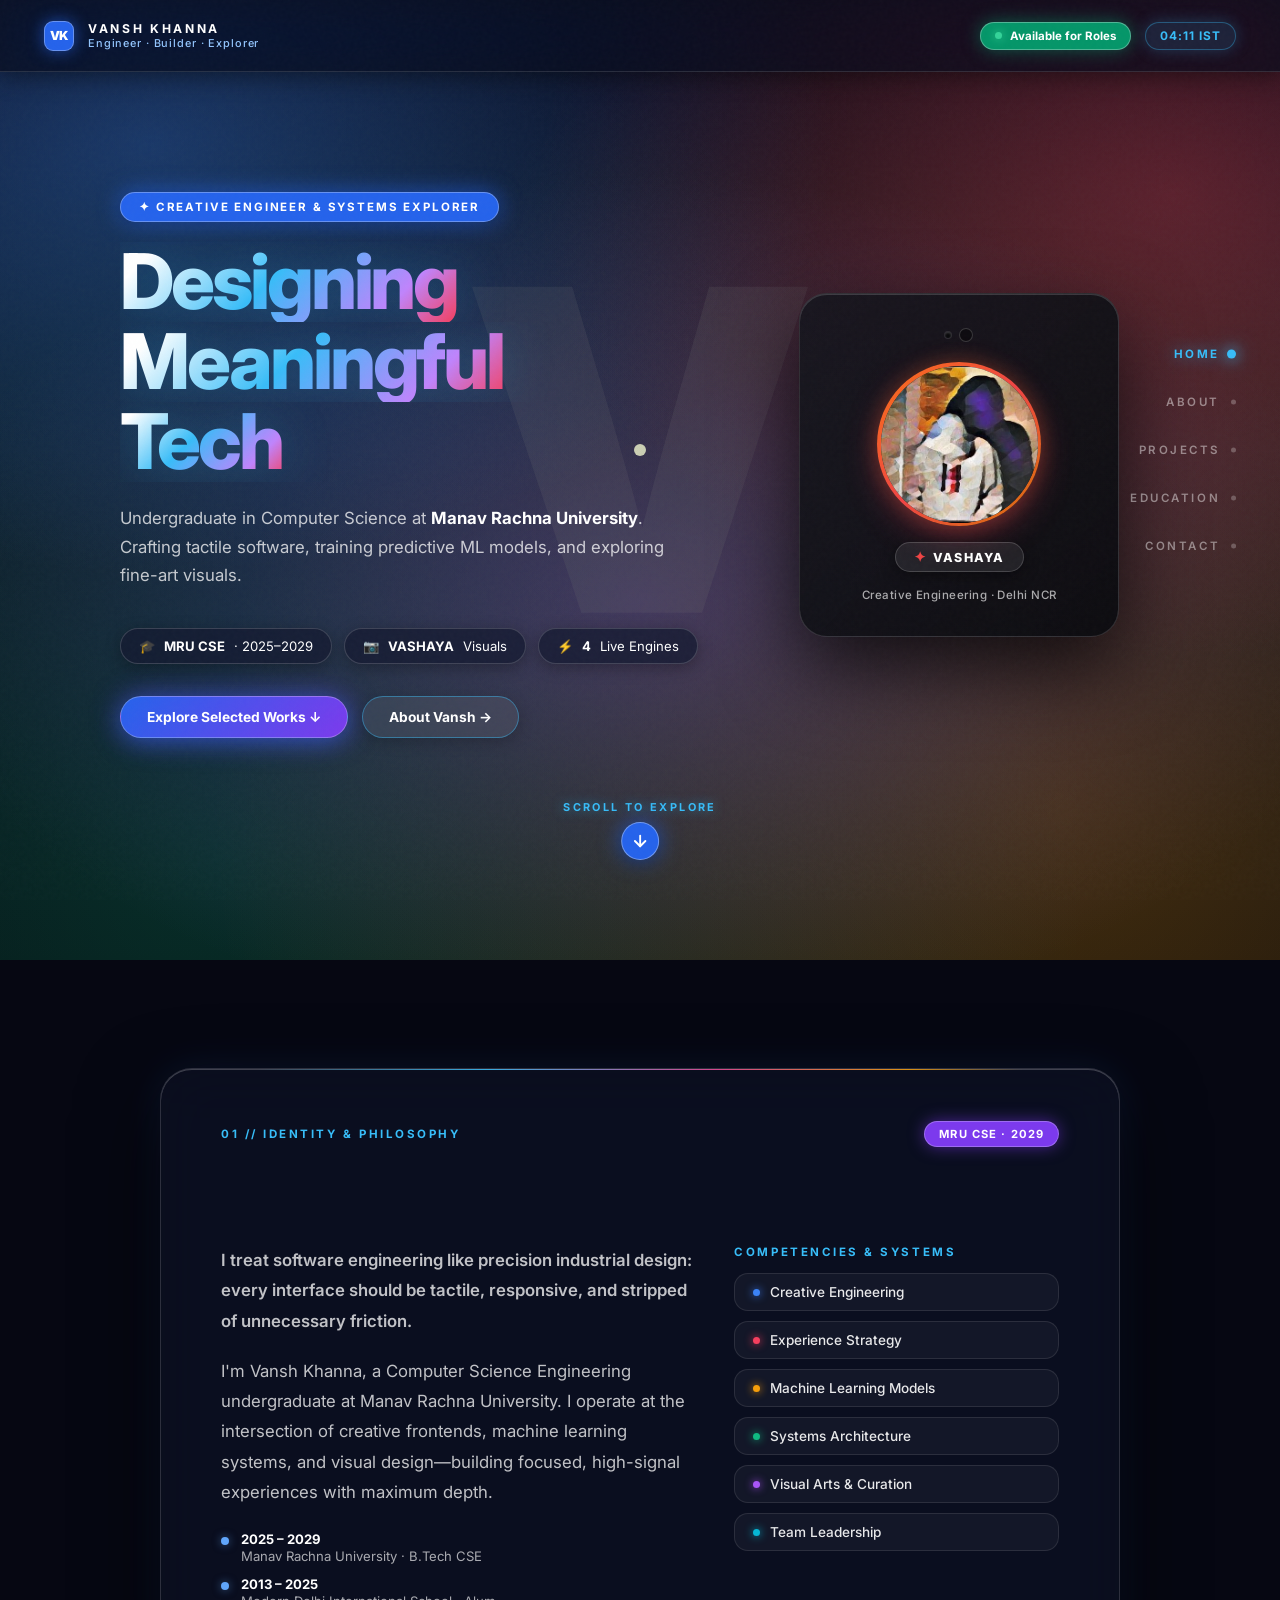
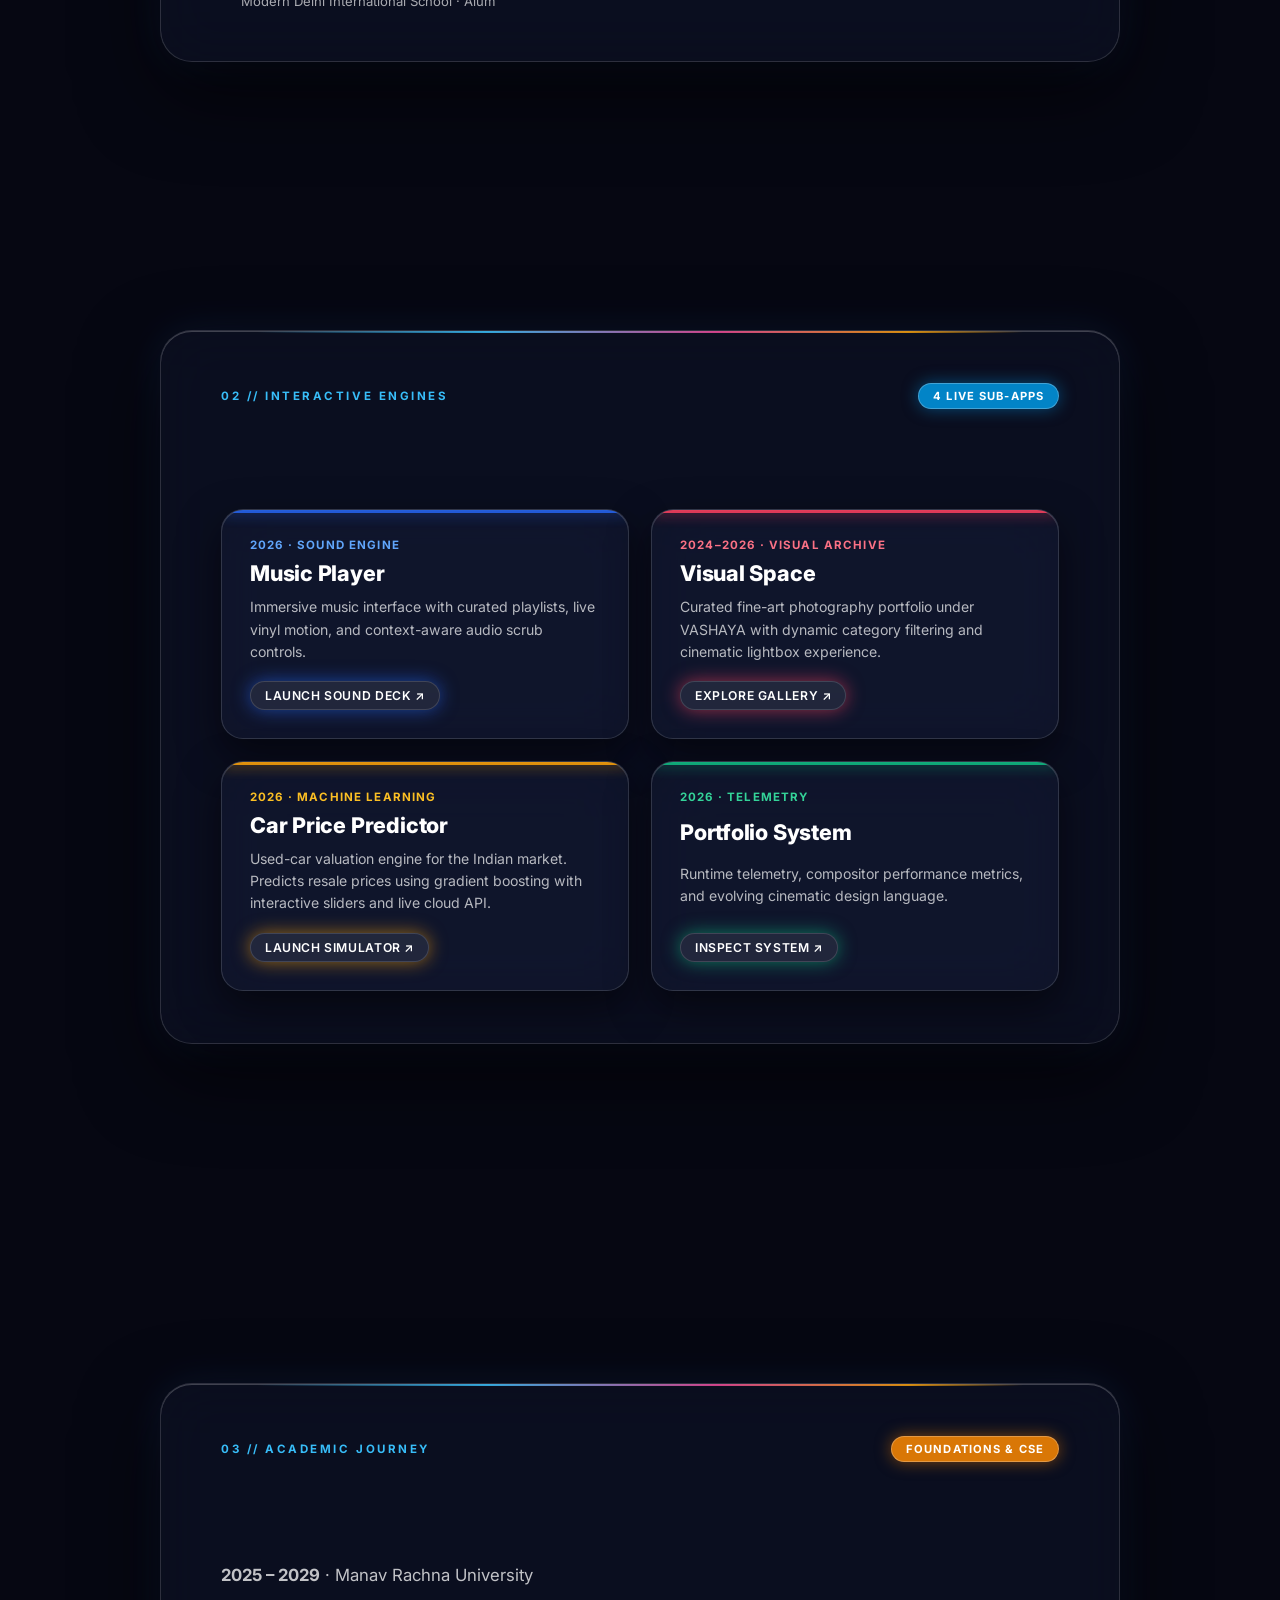
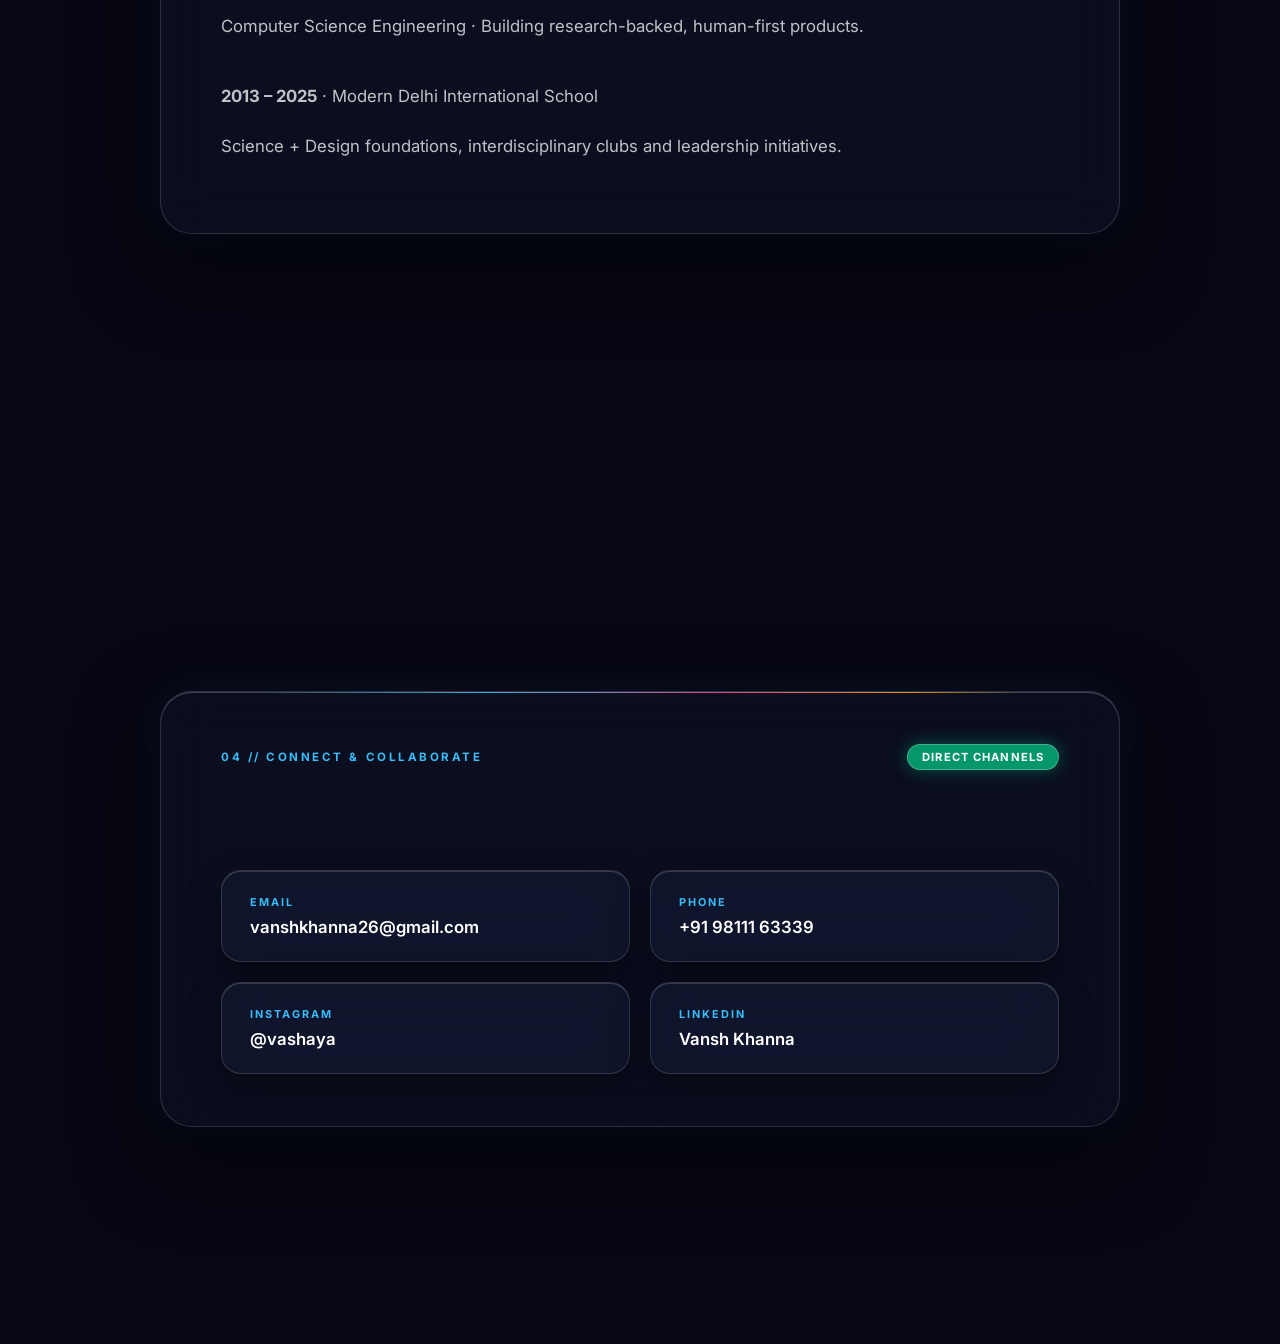
==== commit 66d8d1a9: "feat: continuous vertical scroll navigation, desktop dock scrollspy, mobile downward arrow cue, and " ====
--- a/index.html
+++ b/index.html
@@ -16,7 +16,7 @@
     <link href="https://fonts.googleapis.com/css2?family=Inter:wght@300;400;500;600;700;800;900&display=swap"
         rel="stylesheet">
 
-    <link rel="stylesheet" href="portfolio.css?v=20261114_fusion_v14" />
+    <link rel="stylesheet" href="portfolio.css?v=20261114_scrolling_v15" />
 </head>
 
 <body>
@@ -70,13 +70,13 @@
             </div>
         </header>
 
-        <!-- DOCK (Right Side Menu) -->
-        <nav class="dock">
-            <button class="dock-item active">Home</button>
-            <button class="dock-item">About</button>
-            <button class="dock-item">Projects</button>
-            <button class="dock-item">Education</button>
-            <button class="dock-item">Contact</button>
+        <!-- DOCK (Desktop Right Side Continuous Scroll Menu) -->
+        <nav class="dock" id="desktop-dock" aria-label="Section Navigation">
+            <button class="dock-item active" data-nav-target="0">Home</button>
+            <button class="dock-item" data-nav-target="1">About</button>
+            <button class="dock-item" data-nav-target="2">Projects</button>
+            <button class="dock-item" data-nav-target="3">Education</button>
+            <button class="dock-item" data-nav-target="4">Contact</button>
         </nav>
 
         <!-- ========================================
@@ -128,6 +128,19 @@
                         <div class="avatar-role-pill">Creative Engineering · Delhi NCR</div>
                     </div>
                 </div>
+            </div>
+
+            <!-- DOWNWARD SCROLL INDICATOR (Clean mobile cue & desktop smooth shortcut) -->
+            <div class="hero-scroll-cue" id="hero-scroll-cue">
+                <a href="#section-about" class="scroll-cue-link" data-nav-target="1" aria-label="Scroll down to explore">
+                    <span class="scroll-cue-text">Scroll to explore</span>
+                    <div class="scroll-cue-arrow-pill">
+                        <svg class="scroll-cue-svg" width="18" height="18" viewBox="0 0 24 24" fill="none" stroke="currentColor" stroke-width="2.5" stroke-linecap="round" stroke-linejoin="round">
+                            <line x1="12" y1="5" x2="12" y2="19"></line>
+                            <polyline points="19 12 12 19 5 12"></polyline>
+                        </svg>
+                    </div>
+                </a>
             </div>
         </section>
 
--- a/portfolio.css
+++ b/portfolio.css
@@ -45,15 +45,19 @@
 html {
     font-size: 16px;
     -webkit-font-smoothing: antialiased;
+    scroll-behavior: smooth;
+    overflow-x: hidden;
 }
 
 body {
     font-family: var(--font);
-    background: var(--void);
+    background: #060712;
     color: var(--white);
-    overflow: hidden;
-    height: 100vh;
+    overflow-x: hidden;
+    overflow-y: auto;
+    min-height: 100vh;
     cursor: none;
+    position: relative;
 }
 
 a,
@@ -186,12 +190,14 @@
 }
 
 /* ============================================
-   APP WRAPPER
+   APP WRAPPER (Continuous Vertical Scroll)
    ============================================ */
 .app {
-    position: fixed;
-    inset: 0;
+    position: relative;
+    width: 100%;
+    min-height: 100vh;
     opacity: 0;
+    overflow-x: hidden;
 }
 
 .app.ready {
@@ -199,17 +205,19 @@
 }
 
 /* ============================================
-   HERO BACKGROUND (PRELOADED STATIC AURA)
+   HERO BACKGROUND (VIBRANT AMBIENT COSMOS)
    ============================================ */
 .hero-bg {
     position: fixed;
-    inset: -40px;
+    inset: -60px;
     z-index: 1;
     background:
-        radial-gradient(ellipse 65% 50% at 20% 25%, rgba(124, 93, 250, 0.14), transparent 70%),
-        radial-gradient(ellipse 55% 60% at 85% 70%, rgba(244, 63, 94, 0.09), transparent 70%),
-        radial-gradient(circle at 50% 50%, rgba(59, 130, 246, 0.06), transparent 60%),
-        var(--void);
+        radial-gradient(ellipse 70% 60% at 15% 20%, rgba(59, 130, 246, 0.35), transparent 70%),
+        radial-gradient(ellipse 65% 65% at 88% 25%, rgba(244, 63, 94, 0.30), transparent 70%),
+        radial-gradient(ellipse 75% 60% at 50% 65%, rgba(139, 92, 246, 0.28), transparent 70%),
+        radial-gradient(circle at 80% 85%, rgba(245, 158, 11, 0.25), transparent 60%),
+        radial-gradient(circle at 20% 90%, rgba(16, 185, 129, 0.22), transparent 60%),
+        linear-gradient(180deg, #060712 0%, #0d0f22 50%, #05060e 100%);
     pointer-events: none;
     will-change: transform;
 }
@@ -241,7 +249,7 @@
 }
 
 /* ============================================
-   EDITORIAL FLOATING HEADER
+   EDITORIAL FLOATING HEADER (Translucent Glass)
    ============================================ */
 .header {
     position: fixed;
@@ -254,9 +262,11 @@
     align-items: center;
     padding: 0 44px;
     z-index: 100;
-    background: rgba(8, 8, 12, 0.72);
-    border-bottom: 1px solid rgba(255, 255, 255, 0.06);
-    box-shadow: 0 4px 20px rgba(0, 0, 0, 0.4);
+    background: rgba(10, 14, 28, 0.75);
+    backdrop-filter: blur(24px) saturate(180%);
+    -webkit-backdrop-filter: blur(24px) saturate(180%);
+    border-bottom: 1px solid rgba(255, 255, 255, 0.12);
+    box-shadow: 0 4px 24px rgba(0, 0, 0, 0.45);
 }
 
 .header-left {
@@ -266,18 +276,19 @@
 }
 
 .brand-badge-mini {
-    width: 28px;
-    height: 28px;
-    border-radius: 8px;
-    background: #ffffff;
-    color: #000000;
-    font-weight: 800;
-    font-size: 0.75rem;
+    width: 30px;
+    height: 30px;
+    border-radius: 9px;
+    background: #2563eb;
+    color: #ffffff;
+    font-weight: 900;
+    font-size: 0.78rem;
     display: flex;
     align-items: center;
     justify-content: center;
     letter-spacing: -0.02em;
-    box-shadow: 0 2px 10px rgba(255, 255, 255, 0.2);
+    box-shadow: 0 0 16px rgba(37, 99, 235, 0.65);
+    border: 1px solid rgba(255, 255, 255, 0.3);
 }
 
 .logo {
@@ -292,9 +303,9 @@
 
 .header-tagline {
     font-size: 0.68rem;
-    font-weight: 400;
+    font-weight: 500;
     letter-spacing: 0.08em;
-    color: var(--white-60);
+    color: #93c5fd;
     opacity: 0;
     transform: translateY(-15px);
 }
@@ -310,20 +321,21 @@
     align-items: center;
     gap: 8px;
     font-size: 0.72rem;
-    font-weight: 600;
-    color: #34d399;
-    padding: 5px 12px;
+    font-weight: 700;
+    color: #ffffff;
+    padding: 6px 14px;
     border-radius: 50px;
-    background: rgba(16, 185, 129, 0.1);
-    border: 1px solid rgba(16, 185, 129, 0.25);
+    background: #059669;
+    border: 1px solid rgba(255, 255, 255, 0.3);
+    box-shadow: 0 0 18px rgba(5, 150, 105, 0.55);
 }
 
 .status-beacon {
     width: 7px;
     height: 7px;
     border-radius: 50%;
-    background: #10b981;
-    box-shadow: 0 0 8px #10b981;
+    background: #34d399;
+    box-shadow: 0 0 10px #34d399;
     animation: beaconPulse 2s ease-in-out infinite;
 }
 
@@ -334,40 +346,21 @@
 
 .header-time {
     font-size: 0.74rem;
-    font-weight: 600;
+    font-weight: 700;
     letter-spacing: 0.08em;
-    color: var(--white-80);
-    padding: 5px 12px;
+    color: #38bdf8;
+    padding: 6px 14px;
     border-radius: 50px;
-    background: rgba(255, 255, 255, 0.05);
-    border: 1px solid rgba(255, 255, 255, 0.1);
-}
-
-
-/* ============================================
-   DYNAMIC ISLAND / MORPHING BOTTOM NAV
-   ============================================ */
+    background: rgba(56, 189, 248, 0.12);
+    border: 1px solid rgba(56, 189, 248, 0.35);
+    box-shadow: 0 0 16px rgba(56, 189, 248, 0.25);
+}
+
+/* Bottom pill navigation hidden in favor of single continuous scroll + right dock */
+.nav-island,
 .island-scrim {
-    position: fixed;
-    inset: 0;
-    background: rgba(0, 0, 0, 0.65);
-    backdrop-filter: blur(10px);
-    -webkit-backdrop-filter: blur(10px);
-    z-index: 8900;
-    opacity: 0;
-    pointer-events: none;
-    transition: opacity 0.35s cubic-bezier(0.16, 1, 0.3, 1);
-}
-
-.island-scrim.visible {
-    opacity: 1;
-    pointer-events: auto;
-}
-
-.nav-island {
-    position: fixed;
-    bottom: 50px;
-    left: 50%;
+    display: none !important;
+}
     transform: translateX(-50%);
     z-index: 9000;
     display: flex;
@@ -626,67 +619,85 @@
 }
 
 /* ============================================
-   DOCK MENU (Right Side)
+   DOCK MENU (Desktop Right Side Continuous Menu)
    ============================================ */
 .dock {
     position: fixed;
-    right: 50px;
+    right: 44px;
     top: 50%;
     transform: translateY(-50%);
     z-index: 100;
     display: flex;
     flex-direction: column;
-    gap: 25px;
-    opacity: 0;
+    gap: 22px;
+    opacity: 1;
 }
 
 .dock-item {
     position: relative;
-    font-size: 0.7rem;
-    font-weight: 500;
-    letter-spacing: 0.2em;
+    font-size: 0.72rem;
+    font-weight: 600;
+    letter-spacing: 0.22em;
     text-transform: uppercase;
-    color: var(--white-60);
+    color: rgba(255, 255, 255, 0.45);
     text-align: right;
-    padding: 8px 0;
-    transition: all 0.4s var(--ease-out);
+    padding: 6px 16px 6px 0;
+    transition: all 0.3s var(--ease-out);
+    cursor: pointer;
 }
 
 .dock-item::after {
     content: '';
     position: absolute;
     right: 0;
-    bottom: 0;
-    width: 0;
-    height: 1px;
-    background: var(--white);
-    transition: width 0.4s var(--ease-out);
-}
-
-.dock-item:hover,
+    top: 50%;
+    transform: translateY(-50%);
+    width: 5px;
+    height: 5px;
+    border-radius: 50%;
+    background: rgba(255, 255, 255, 0.25);
+    transition: all 0.3s var(--ease-out);
+}
+
+.dock-item:hover {
+    color: #ffffff;
+    transform: translateX(-6px);
+}
+
+.dock-item:hover::after {
+    background: #38bdf8;
+    box-shadow: 0 0 10px #38bdf8;
+}
+
 .dock-item.active {
-    color: var(--white);
+    color: #38bdf8;
+    font-weight: 700;
     transform: translateX(-10px);
-}
-
-.dock-item:hover::after,
+    text-shadow: 0 0 16px rgba(56, 189, 248, 0.7);
+}
+
 .dock-item.active::after {
-    width: 100%;
+    width: 9px;
+    height: 9px;
+    background: #38bdf8;
+    box-shadow: 0 0 14px #38bdf8, 0 0 24px rgba(56, 189, 248, 0.8);
 }
 
 /* ============================================
-   CONTENT SECTIONS
+   CONTENT SECTIONS (Single Continuous Scroll Flow)
    ============================================ */
 .section {
-    position: fixed;
-    inset: 0;
-    z-index: 10;
-    display: flex;
+    position: relative;
+    width: 100%;
+    min-height: 100vh;
+    display: flex;
+    flex-direction: column;
     justify-content: center;
     align-items: center;
-    padding: 100px;
-    opacity: 0;
-    pointer-events: none;
+    padding: 130px 40px 100px 40px;
+    box-sizing: border-box;
+    opacity: 1;
+    pointer-events: auto;
     transform: none;
 }
 
@@ -697,19 +708,34 @@
 }
 
 /* ============================================
-   GLASS PANELS (PRE-RASTERIZED OBSIDIAN GLASS)
+   GLASS PANELS (Translucent Frosted Acrylic)
    ============================================ */
 .glass-panel {
-    max-width: 900px;
+    max-width: 960px;
     width: 100%;
-    padding: 48px 56px;
-    background: linear-gradient(135deg, rgba(16, 16, 22, 0.94) 0%, rgba(10, 10, 14, 0.97) 100%);
-    border: 1px solid rgba(255, 255, 255, 0.12);
-    border-radius: 28px;
+    padding: 52px 60px;
+    background: rgba(14, 18, 34, 0.68);
+    backdrop-filter: blur(28px) saturate(180%);
+    -webkit-backdrop-filter: blur(28px) saturate(180%);
+    border: 1px solid rgba(255, 255, 255, 0.14);
+    border-radius: 32px;
     box-shadow:
-        0 30px 80px rgba(0, 0, 0, 0.85),
-        inset 0 1px 0 rgba(255, 255, 255, 0.18);
+        0 30px 80px rgba(0, 0, 0, 0.65),
+        0 0 40px rgba(59, 130, 246, 0.12),
+        inset 0 1px 0 rgba(255, 255, 255, 0.22);
     position: relative;
+    overflow: hidden;
+}
+
+.glass-panel::before {
+    content: '';
+    position: absolute;
+    top: 0;
+    left: 10%;
+    right: 10%;
+    height: 1.5px;
+    background: linear-gradient(90deg, transparent, #38bdf8 30%, #ec4899 60%, #f59e0b 85%, transparent);
+    opacity: 0.85;
 }
 
 .section-meta-row {
@@ -720,15 +746,36 @@
 }
 
 .section-badge-pill {
-    font-size: 0.68rem;
+    font-size: 0.7rem;
     font-weight: 700;
     letter-spacing: 0.1em;
     text-transform: uppercase;
-    padding: 4px 12px;
+    padding: 5px 14px;
     border-radius: 50px;
-    background: rgba(255, 255, 255, 0.08);
-    border: 1px solid rgba(255, 255, 255, 0.14);
-    color: var(--white-80);
+    background: #2563eb;
+    border: 1px solid rgba(255, 255, 255, 0.25);
+    color: #ffffff;
+    box-shadow: 0 0 16px rgba(37, 99, 235, 0.5);
+}
+
+#section-about .section-badge-pill {
+    background: #7c3aed;
+    box-shadow: 0 0 16px rgba(124, 58, 237, 0.55);
+}
+
+#section-projects .section-badge-pill {
+    background: #0284c7;
+    box-shadow: 0 0 16px rgba(2, 132, 199, 0.55);
+}
+
+#section-education .section-badge-pill {
+    background: #d97706;
+    box-shadow: 0 0 16px rgba(217, 119, 6, 0.55);
+}
+
+#section-contact .section-badge-pill {
+    background: #059669;
+    box-shadow: 0 0 16px rgba(5, 150, 105, 0.55);
 }
 
 .section-eyebrow {
@@ -736,16 +783,19 @@
     font-weight: 700;
     letter-spacing: 0.22em;
     text-transform: uppercase;
-    color: var(--white-30);
+    color: #38bdf8;
     margin-bottom: 0;
 }
 
 .section-title {
-    font-size: 3rem;
-    font-weight: 700;
+    font-size: 3.2rem;
+    font-weight: 800;
     letter-spacing: -0.03em;
     line-height: 1.1;
     margin-bottom: 28px;
+    background: linear-gradient(135deg, #ffffff 20%, #38bdf8 60%, #c084fc 100%);
+    -webkit-background-clip: text;
+    -webkit-text-fill-color: transparent;
 }
 
 .section-title span {
@@ -757,7 +807,7 @@
 .section-body p {
     font-size: 1.05rem;
     line-height: 1.8;
-    color: var(--white-60);
+    color: rgba(255, 255, 255, 0.75);
     margin-bottom: 20px;
     max-width: 60ch;
 }
@@ -789,13 +839,14 @@
     gap: 8px;
     font-size: 0.72rem;
     font-weight: 700;
-    letter-spacing: 0.14em;
+    letter-spacing: 0.16em;
     text-transform: uppercase;
-    color: #60a5fa;
-    padding: 6px 14px;
+    color: #ffffff;
+    padding: 7px 18px;
     border-radius: 50px;
-    background: rgba(59, 130, 246, 0.1);
-    border: 1px solid rgba(59, 130, 246, 0.25);
+    background: #2563eb;
+    box-shadow: 0 0 22px rgba(37, 99, 235, 0.65), 0 2px 8px rgba(0, 0, 0, 0.3);
+    border: 1px solid rgba(255, 255, 255, 0.3);
     margin-bottom: 20px;
     width: fit-content;
 }
@@ -815,13 +866,16 @@
 
 .hero-title .line span {
     display: inline-block;
-    transform: translateY(100%);
+    background: linear-gradient(135deg, #ffffff 10%, #38bdf8 45%, #c084fc 80%, #f43f5e 100%);
+    -webkit-background-clip: text;
+    -webkit-text-fill-color: transparent;
+    filter: drop-shadow(0 2px 24px rgba(56, 189, 248, 0.25));
 }
 
 .hero-sub {
-    font-size: 1.02rem;
+    font-size: 1.05rem;
     line-height: 1.7;
-    color: var(--white-60);
+    color: rgba(255, 255, 255, 0.75);
     margin-bottom: 28px;
     max-width: 50ch;
 }
@@ -840,21 +894,24 @@
 .stat-pill {
     display: inline-flex;
     align-items: center;
-    gap: 8px;
-    padding: 8px 16px;
+    gap: 9px;
+    padding: 9px 18px;
     border-radius: 50px;
-    background: rgba(255, 255, 255, 0.05);
-    border: 1px solid rgba(255, 255, 255, 0.12);
+    background: rgba(20, 26, 48, 0.75);
+    backdrop-filter: blur(20px);
+    border: 1px solid rgba(255, 255, 255, 0.16);
     font-size: 0.82rem;
-    color: var(--white-80);
-    transition: all 0.2s;
+    color: #ffffff;
+    box-shadow: 0 4px 16px rgba(0, 0, 0, 0.3);
+    transition: all 0.25s var(--ease-out);
 }
 
 .stat-pill:hover {
-    background: rgba(255, 255, 255, 0.1);
-    border-color: rgba(255, 255, 255, 0.25);
-    color: #ffffff;
-    transform: translateY(-2px);
+    background: rgba(30, 42, 75, 0.9);
+    border-color: rgba(56, 189, 248, 0.55);
+    color: #ffffff;
+    transform: translateY(-3px);
+    box-shadow: 0 8px 24px rgba(56, 189, 248, 0.25);
 }
 
 .hero-cta-group {
@@ -865,10 +922,10 @@
 }
 
 .hero-cta-btn {
-    padding: 12px 24px;
+    padding: 12px 26px;
     border-radius: 50px;
-    font-size: 0.85rem;
-    font-weight: 600;
+    font-size: 0.86rem;
+    font-weight: 700;
     cursor: pointer;
     transition: all 0.25s var(--ease-out);
     text-decoration: none;
@@ -876,27 +933,101 @@
 }
 
 .hero-cta-btn.primary {
-    background: #ffffff;
-    color: #000000;
-    box-shadow: 0 8px 24px rgba(255, 255, 255, 0.15);
+    background: linear-gradient(135deg, #2563eb 0%, #7c3aed 100%);
+    color: #ffffff;
+    box-shadow: 0 4px 24px rgba(37, 99, 235, 0.55), 0 0 32px rgba(124, 58, 237, 0.35);
+    border: 1px solid rgba(255, 255, 255, 0.28);
 }
 
 .hero-cta-btn.primary:hover {
-    background: #e4e4e7;
-    transform: translateY(-2px);
-    box-shadow: 0 12px 30px rgba(255, 255, 255, 0.25);
+    background: linear-gradient(135deg, #1d4ed8 0%, #6d28d9 100%);
+    transform: translateY(-3px) scale(1.02);
+    box-shadow: 0 8px 32px rgba(37, 99, 235, 0.75);
 }
 
 .hero-cta-btn.secondary {
-    background: rgba(255, 255, 255, 0.06);
-    color: #ffffff;
-    border: 1px solid rgba(255, 255, 255, 0.18);
+    background: rgba(255, 255, 255, 0.08);
+    backdrop-filter: blur(16px);
+    color: #ffffff;
+    border: 1px solid rgba(56, 189, 248, 0.45);
+    box-shadow: 0 4px 16px rgba(0, 0, 0, 0.2);
 }
 
 .hero-cta-btn.secondary:hover {
-    background: rgba(255, 255, 255, 0.12);
-    border-color: rgba(255, 255, 255, 0.35);
-    transform: translateY(-2px);
+    background: #0284c7;
+    color: #ffffff;
+    border-color: #38bdf8;
+    transform: translateY(-3px);
+    box-shadow: 0 8px 28px rgba(2, 132, 199, 0.6);
+}
+
+/* ============================================
+   HERO DOWNWARD SCROLL CUE (BOUNCING ARROW)
+   ============================================ */
+.hero-scroll-cue {
+    position: absolute;
+    bottom: 32px;
+    left: 50%;
+    transform: translateX(-50%);
+    z-index: 20;
+    display: flex;
+    flex-direction: column;
+    align-items: center;
+    pointer-events: auto;
+}
+
+.scroll-cue-link {
+    display: flex;
+    flex-direction: column;
+    align-items: center;
+    gap: 8px;
+    cursor: pointer;
+    text-decoration: none;
+    padding: 8px 16px;
+    transition: transform 0.3s ease;
+}
+
+.scroll-cue-link:hover {
+    transform: translateY(3px);
+}
+
+.scroll-cue-text {
+    font-size: 0.68rem;
+    font-weight: 700;
+    letter-spacing: 0.22em;
+    text-transform: uppercase;
+    color: #38bdf8;
+    text-shadow: 0 0 12px rgba(56, 189, 248, 0.6);
+}
+
+.scroll-cue-arrow-pill {
+    width: 38px;
+    height: 38px;
+    border-radius: 50%;
+    background: #2563eb;
+    color: #ffffff;
+    display: flex;
+    align-items: center;
+    justify-content: center;
+    box-shadow: 0 0 22px rgba(37, 99, 235, 0.75), 0 4px 14px rgba(0, 0, 0, 0.4);
+    animation: scrollCueBounce 1.8s ease-in-out infinite;
+    border: 1px solid rgba(255, 255, 255, 0.35);
+}
+
+.scroll-cue-svg {
+    stroke: #ffffff;
+    stroke-width: 2.5;
+}
+
+@keyframes scrollCueBounce {
+    0%, 100% {
+        transform: translateY(0);
+        box-shadow: 0 0 22px rgba(37, 99, 235, 0.75), 0 4px 14px rgba(0, 0, 0, 0.4);
+    }
+    50% {
+        transform: translateY(9px);
+        box-shadow: 0 0 32px rgba(56, 189, 248, 0.95), 0 8px 18px rgba(0, 0, 0, 0.5);
+    }
 }
 
 /* ============================================
@@ -1111,173 +1242,228 @@
 .skill-dot.cyan { background: #06b6d4; box-shadow: 0 0 8px #06b6d4; }
 
 /* ============================================
-   PROJECTS SECTION (TRANSLUCENT OBSIDIAN WIDGETS)
+   PROJECTS SECTION (TRANSLUCENT ACRYLIC WITH SOLID BOLD ACCENTS)
    ============================================ */
 .projects-grid {
     display: grid;
     grid-template-columns: repeat(auto-fit, minmax(280px, 1fr));
-    gap: 20px;
+    gap: 22px;
     margin-top: 30px;
 }
 
 .project-card {
-    padding: 26px;
-    background: linear-gradient(135deg, rgba(22, 22, 30, 0.85) 0%, rgba(12, 12, 16, 0.92) 100%);
-    border: 1px solid rgba(255, 255, 255, 0.11);
-    border-radius: 20px;
-    box-shadow: 0 16px 40px rgba(0, 0, 0, 0.5), inset 0 1px 0 rgba(255, 255, 255, 0.14);
+    padding: 28px;
+    background: rgba(18, 24, 46, 0.72);
+    backdrop-filter: blur(28px) saturate(180%);
+    -webkit-backdrop-filter: blur(28px) saturate(180%);
+    border: 1px solid rgba(255, 255, 255, 0.14);
+    border-radius: 22px;
+    box-shadow: 0 16px 40px rgba(0, 0, 0, 0.5), inset 0 1px 0 rgba(255, 255, 255, 0.18);
     transition: all 0.32s var(--ease-out);
     text-decoration: none;
     color: inherit;
     display: flex;
     flex-direction: column;
     justify-content: space-between;
-    min-height: 205px;
+    min-height: 220px;
     cursor: pointer;
+    position: relative;
+    overflow: hidden;
+}
+
+.project-card::before {
+    content: '';
+    position: absolute;
+    top: 0;
+    left: 0;
+    right: 0;
+    height: 3px;
+    opacity: 0.9;
+}
+
+.project-card[data-open-tray="tray-music"]::before {
+    background: #2563eb;
+    box-shadow: 0 0 14px #2563eb;
+}
+.project-card[data-open-tray="tray-visual"]::before {
+    background: #f43f5e;
+    box-shadow: 0 0 14px #f43f5e;
+}
+.project-card[data-open-tray="tray-car"]::before {
+    background: #f59e0b;
+    box-shadow: 0 0 14px #f59e0b;
+}
+.project-card[data-open-tray="tray-system"]::before {
+    background: #10b981;
+    box-shadow: 0 0 14px #10b981;
 }
 
 .project-card:hover {
-    background: linear-gradient(135deg, rgba(30, 30, 42, 0.92) 0%, rgba(16, 16, 22, 0.96) 100%);
-    border-color: rgba(255, 255, 255, 0.28);
-    transform: translateY(-4px);
-    box-shadow: 0 24px 55px rgba(0, 0, 0, 0.65), inset 0 1px 0 rgba(255, 255, 255, 0.22);
+    transform: translateY(-5px);
+}
+.project-card[data-open-tray="tray-music"]:hover {
+    border-color: #3b82f6;
+    background: rgba(26, 36, 68, 0.85);
+    box-shadow: 0 24px 55px rgba(0, 0, 0, 0.65), 0 0 35px rgba(37, 99, 235, 0.35);
+}
+.project-card[data-open-tray="tray-visual"]:hover {
+    border-color: #f43f5e;
+    background: rgba(45, 22, 38, 0.85);
+    box-shadow: 0 24px 55px rgba(0, 0, 0, 0.65), 0 0 35px rgba(244, 63, 94, 0.35);
+}
+.project-card[data-open-tray="tray-car"]:hover {
+    border-color: #f59e0b;
+    background: rgba(45, 34, 18, 0.85);
+    box-shadow: 0 24px 55px rgba(0, 0, 0, 0.65), 0 0 35px rgba(245, 158, 11, 0.35);
+}
+.project-card[data-open-tray="tray-system"]:hover {
+    border-color: #10b981;
+    background: rgba(18, 42, 32, 0.85);
+    box-shadow: 0 24px 55px rgba(0, 0, 0, 0.65), 0 0 35px rgba(16, 185, 129, 0.35);
 }
 
 .project-year {
     font-size: 0.72rem;
-    font-weight: 600;
-    color: var(--white-30);
-    letter-spacing: 0.08em;
+    font-weight: 700;
+    letter-spacing: 0.1em;
     margin-bottom: 8px;
     text-transform: uppercase;
 }
+.project-card[data-open-tray="tray-music"] .project-year { color: #60a5fa; }
+.project-card[data-open-tray="tray-visual"] .project-year { color: #fb7185; }
+.project-card[data-open-tray="tray-car"] .project-year { color: #fbbf24; }
+.project-card[data-open-tray="tray-system"] .project-year { color: #34d399; }
 
 .project-card h3 {
-    font-size: 1.3rem;
-    font-weight: 700;
+    font-size: 1.35rem;
+    font-weight: 800;
     letter-spacing: -0.01em;
     margin-bottom: 10px;
     color: #ffffff;
 }
 
 .project-card p {
-    font-size: 0.86rem;
-    color: var(--white-60);
-    line-height: 1.55;
+    font-size: 0.88rem;
+    color: rgba(255, 255, 255, 0.7);
+    line-height: 1.58;
 }
 
 .project-badge {
     display: inline-flex;
     align-items: center;
-    gap: 6px;
+    gap: 7px;
     margin-top: 18px;
-    font-size: 0.72rem;
+    font-size: 0.74rem;
     font-weight: 700;
     letter-spacing: 0.06em;
     text-transform: uppercase;
-    padding: 6px 14px;
+    padding: 7px 16px;
     border-radius: 50px;
     width: fit-content;
     transition: all 0.25s var(--ease-out);
 }
 
-/* Bold Saturated Color Variants */
+/* Solid Bold Saturated Project Badges */
 .badge-blue {
-    background: rgba(59, 130, 246, 0.12);
-    border: 1px solid rgba(59, 130, 246, 0.35);
-    color: #60a5fa;
+    background: #2563eb;
+    border: 1px solid rgba(255, 255, 255, 0.3);
+    color: #ffffff;
+    box-shadow: 0 0 18px rgba(37, 99, 235, 0.6);
 }
 .project-card:hover .badge-blue {
-    background: #3b82f6;
-    color: #ffffff;
-    border-color: #3b82f6;
-    box-shadow: 0 0 16px rgba(59, 130, 246, 0.5);
+    background: #1d4ed8;
+    box-shadow: 0 0 24px rgba(37, 99, 235, 0.85);
+    transform: scale(1.03);
 }
 
 .badge-coral {
-    background: rgba(244, 63, 94, 0.12);
-    border: 1px solid rgba(244, 63, 94, 0.35);
-    color: #fb7185;
+    background: #f43f5e;
+    border: 1px solid rgba(255, 255, 255, 0.3);
+    color: #ffffff;
+    box-shadow: 0 0 18px rgba(244, 63, 94, 0.6);
 }
 .project-card:hover .badge-coral {
-    background: #f43f5e;
-    color: #ffffff;
-    border-color: #f43f5e;
-    box-shadow: 0 0 16px rgba(244, 63, 94, 0.5);
+    background: #e11d48;
+    box-shadow: 0 0 24px rgba(244, 63, 94, 0.85);
+    transform: scale(1.03);
 }
 
 .badge-amber {
-    background: rgba(245, 158, 11, 0.12);
-    border: 1px solid rgba(245, 158, 11, 0.35);
-    color: #fbbf24;
+    background: #f59e0b;
+    border: 1px solid rgba(255, 255, 255, 0.3);
+    color: #000000;
+    font-weight: 800;
+    box-shadow: 0 0 18px rgba(245, 158, 11, 0.6);
 }
 .project-card:hover .badge-amber {
-    background: #f59e0b;
-    color: #ffffff;
-    border-color: #f59e0b;
-    box-shadow: 0 0 16px rgba(245, 158, 11, 0.5);
+    background: #d97706;
+    color: #ffffff;
+    box-shadow: 0 0 24px rgba(245, 158, 11, 0.85);
+    transform: scale(1.03);
 }
 
 .badge-emerald {
-    background: rgba(16, 185, 129, 0.12);
-    border: 1px solid rgba(16, 185, 129, 0.35);
-    color: #34d399;
+    background: #10b981;
+    border: 1px solid rgba(255, 255, 255, 0.3);
+    color: #ffffff;
+    box-shadow: 0 0 18px rgba(16, 185, 129, 0.6);
 }
 .project-card:hover .badge-emerald {
-    background: #10b981;
-    color: #ffffff;
-    border-color: #10b981;
-    box-shadow: 0 0 16px rgba(16, 185, 129, 0.5);
+    background: #059669;
+    box-shadow: 0 0 24px rgba(16, 185, 129, 0.85);
+    transform: scale(1.03);
 }
 
 /* ============================================
-   CONTACT SECTION (TRANSLUCENT OBSIDIAN PANELS)
+   CONTACT SECTION (TRANSLUCENT ACRYLIC PANELS)
    ============================================ */
 .contact-grid {
     display: grid;
     grid-template-columns: repeat(2, 1fr);
-    gap: 18px;
+    gap: 20px;
     margin-top: 30px;
 }
 
 .contact-card {
-    padding: 22px 26px;
-    background: linear-gradient(135deg, rgba(22, 22, 30, 0.85) 0%, rgba(12, 12, 16, 0.92) 100%);
-    border: 1px solid rgba(255, 255, 255, 0.11);
-    border-radius: 18px;
-    box-shadow: 0 14px 35px rgba(0, 0, 0, 0.4), inset 0 1px 0 rgba(255, 255, 255, 0.12);
+    padding: 24px 28px;
+    background: rgba(18, 24, 46, 0.72);
+    backdrop-filter: blur(28px) saturate(180%);
+    -webkit-backdrop-filter: blur(28px) saturate(180%);
+    border: 1px solid rgba(255, 255, 255, 0.14);
+    border-radius: 20px;
+    box-shadow: 0 14px 35px rgba(0, 0, 0, 0.4), inset 0 1px 0 rgba(255, 255, 255, 0.16);
     transition: all 0.3s var(--ease-out);
     display: flex;
     flex-direction: column;
-    gap: 6px;
+    gap: 8px;
     cursor: pointer;
 }
 
 .contact-card:hover {
-    border-color: rgba(255, 255, 255, 0.28);
+    border-color: #38bdf8;
     transform: translateY(-4px);
-    background: linear-gradient(135deg, rgba(30, 30, 42, 0.92) 0%, rgba(16, 16, 22, 0.96) 100%);
-    box-shadow: 0 20px 45px rgba(0, 0, 0, 0.6), inset 0 1px 0 rgba(255, 255, 255, 0.2);
+    background: rgba(28, 38, 70, 0.88);
+    box-shadow: 0 20px 45px rgba(0, 0, 0, 0.6), 0 0 30px rgba(56, 189, 248, 0.3);
 }
 
 .contact-card small {
     display: block;
-    font-size: 0.65rem;
-    letter-spacing: 0.2em;
+    font-size: 0.68rem;
+    letter-spacing: 0.18em;
     text-transform: uppercase;
-    color: var(--white-30);
+    color: #38bdf8;
+    font-weight: 700;
+}
+
+.contact-card a {
+    font-size: 1.05rem;
     font-weight: 600;
-}
-
-.contact-card a {
-    font-size: 1rem;
-    font-weight: 600;
     color: #ffffff;
     transition: color 0.2s;
 }
 
 .contact-card:hover a {
-    color: #60a5fa;
+    color: #38bdf8;
 }
 
 /* Section Nav replaced by Dynamic Island */
@@ -1330,9 +1516,11 @@
     }
 
     body {
-        overflow: hidden;
-        height: 100vh;
-        height: 100dvh;
+        overflow-x: hidden;
+        overflow-y: auto;
+        height: auto;
+        min-height: 100vh;
+        -webkit-overflow-scrolling: touch;
         cursor: auto;
     }
 
@@ -1345,12 +1533,13 @@
     }
 
     .app {
-        position: fixed;
-        inset: 0;
-        overflow: hidden;
-    }
-
-            /* Header: clean mobile layout */
+        position: relative;
+        width: 100%;
+        min-height: 100vh;
+        overflow-x: hidden;
+    }
+
+    /* Header: clean mobile layout */
     .header {
         padding: 0 16px;
         height: 60px;
@@ -1358,8 +1547,9 @@
         display: flex;
         justify-content: space-between;
         align-items: center;
-        background: rgba(8, 8, 12, 0.85);
-        border-bottom: 1px solid rgba(255, 255, 255, 0.08);
+        background: rgba(10, 14, 28, 0.85);
+        backdrop-filter: blur(20px);
+        border-bottom: 1px solid rgba(255, 255, 255, 0.1);
     }
 
     .header-left {
@@ -1367,9 +1557,9 @@
     }
 
     .brand-badge-mini {
-        width: 24px;
-        height: 24px;
-        font-size: 0.68rem;
+        width: 26px;
+        height: 26px;
+        font-size: 0.72rem;
     }
 
     .logo {
@@ -1394,71 +1584,68 @@
         padding: 4px 8px;
     }
 
-    /* Completely hide desktop right dock on mobile — zero overlap */
+    /* For mobile: remove BOTH the right tab and bottom pill as requested */
     .dock {
         display: none !important;
     }
-
-    /* Dynamic Island Mobile Position */
-    .nav-island {
-        bottom: calc(18px + env(safe-area-inset-bottom, 0px));
-        min-width: 270px;
-        max-width: calc(100vw - 32px);
-    }
-
-    .nav-island.expanded {
-        min-width: calc(100vw - 32px);
-        max-width: 380px;
-        bottom: calc(16px + env(safe-area-inset-bottom, 0px));
-    }
-
-    /* Section content padding so bottom content is never hidden */
+    .nav-island,
+    .island-scrim {
+        display: none !important;
+    }
+
+    /* Sections: natural continuous vertical scroll */
     .section {
-        padding: 70px 16px calc(110px + env(safe-area-inset-bottom, 0px));
-    }
-
-    /* Sections: standalone scrollable views */
-    .section {
-        position: fixed;
-        inset: 0;
-        overflow-y: auto;
-        -webkit-overflow-scrolling: touch;
-        overscroll-behavior-y: contain;
+        position: relative;
+        width: 100%;
+        min-height: auto;
+        overflow: visible;
         display: flex;
         flex-direction: column;
         align-items: center;
         justify-content: flex-start;
-        padding: 80px 16px calc(110px + env(safe-area-inset-bottom, 0px));
-        opacity: 0;
-        pointer-events: none;
-        visibility: hidden;
-        transition: opacity 0.25s ease;
+        padding: 95px 18px 65px 18px;
+        opacity: 1 !important;
+        pointer-events: auto !important;
+        visibility: visible !important;
         transform: none;
     }
 
     .section.active {
-        opacity: 1;
-        pointer-events: auto;
-        visibility: visible;
-    }
-
-    /* Glass panels: full width, optimized padding */
+        opacity: 1 !important;
+        pointer-events: auto !important;
+        visibility: visible !important;
+    }
+
+    /* Glass panels: full width, translucent frosted acrylic */
     .glass-panel {
-        padding: 28px 20px;
-        border-radius: 20px;
+        padding: 30px 20px;
+        border-radius: 22px;
         width: 100%;
-        max-width: 580px;
-        margin: auto 0;
+        max-width: 100%;
+        margin: 0;
+        background: rgba(14, 18, 34, 0.78);
+        backdrop-filter: blur(28px) saturate(180%);
+        -webkit-backdrop-filter: blur(28px) saturate(180%);
+        border: 1px solid rgba(255, 255, 255, 0.14);
     }
 
     /* Hero content */
     .hero-content {
         grid-template-columns: 1fr;
         text-align: center;
-        gap: 32px;
-        padding: 20px 0;
-        margin: auto 0;
+        gap: 28px;
+        padding: 10px 0 0 0;
+        margin: 0 auto;
         width: 100%;
+    }
+
+    .hero-scroll-cue {
+        position: relative;
+        bottom: auto;
+        left: auto;
+        transform: none;
+        margin: 28px auto 10px auto;
+        display: flex;
     }
 
     .hero-eyebrow {
@@ -1478,36 +1665,35 @@
     }
 
     .avatar-card-unit {
-        max-width: 260px;
+        max-width: 270px;
         padding: 24px 20px;
+        background: rgba(18, 24, 46, 0.78);
     }
 
     .avatar-halo {
-        width: 130px;
-        height: 130px;
+        width: 136px;
+        height: 136px;
     }
     .hero-title {
         font-size: clamp(2.4rem, 11vw, 3.6rem);
         margin-bottom: 20px;
     }
     .hero-sub {
-        font-size: 0.9rem;
-        line-height: 1.5;
-        margin-bottom: 30px;
+        font-size: 0.95rem;
+        line-height: 1.6;
+        margin-bottom: 26px;
     }
 
     /* Stats: horizontal wrap */
     .stat-row {
-        gap: 16px;
-        justify-content: space-around;
-        margin-top: 30px;
-    }
-    .stat-value { font-size: 1.9rem; }
-    .stat-label { font-size: 0.65rem; }
+        gap: 12px;
+        justify-content: center;
+        margin-top: 20px;
+    }
 
     /* Section title */
     .section-title {
-        font-size: 2rem;
+        font-size: 2.2rem;
         margin-bottom: 24px;
     }
 
@@ -1522,43 +1708,45 @@
     /* Projects grid: single column with tap-ready cards */
     .projects-grid {
         grid-template-columns: 1fr;
-        gap: 16px;
+        gap: 18px;
         margin-top: 24px;
     }
     .project-card {
-        padding: 22px 18px;
-        border-radius: 16px;
-        background: rgba(255, 255, 255, 0.04);
-        border: 1px solid rgba(255, 255, 255, 0.08);
+        padding: 22px 20px;
+        border-radius: 18px;
+        background: rgba(18, 24, 46, 0.78);
+        border: 1px solid rgba(255, 255, 255, 0.12);
         -webkit-tap-highlight-color: transparent;
     }
     .project-card:active {
-        background: rgba(255, 255, 255, 0.08);
+        background: rgba(28, 38, 70, 0.88);
         transform: scale(0.98);
     }
-    .project-card h3 { font-size: 1.15rem; }
-    .project-card p { font-size: 0.85rem; }
+    .project-card h3 { font-size: 1.2rem; }
+    .project-card p { font-size: 0.86rem; }
 
     /* Contact grid: single column */
     .contact-grid {
         grid-template-columns: 1fr;
-        gap: 12px;
+        gap: 14px;
         margin-top: 24px;
     }
     .contact-card {
-        padding: 18px;
-        border-radius: 14px;
+        padding: 20px;
+        border-radius: 16px;
+        background: rgba(18, 24, 46, 0.78);
+        border: 1px solid rgba(255, 255, 255, 0.12);
     }
     .contact-card a {
-        font-size: 0.9rem;
+        font-size: 0.95rem;
         word-break: break-all;
     }
 
-        /* Skill list: wrap properly */
+    /* Skill list: wrap properly */
     .skill-list { gap: 8px; }
     .skill-list li {
-        font-size: 0.78rem;
-        padding: 6px 12px;
+        font-size: 0.82rem;
+        padding: 8px 14px;
     }
 }
 
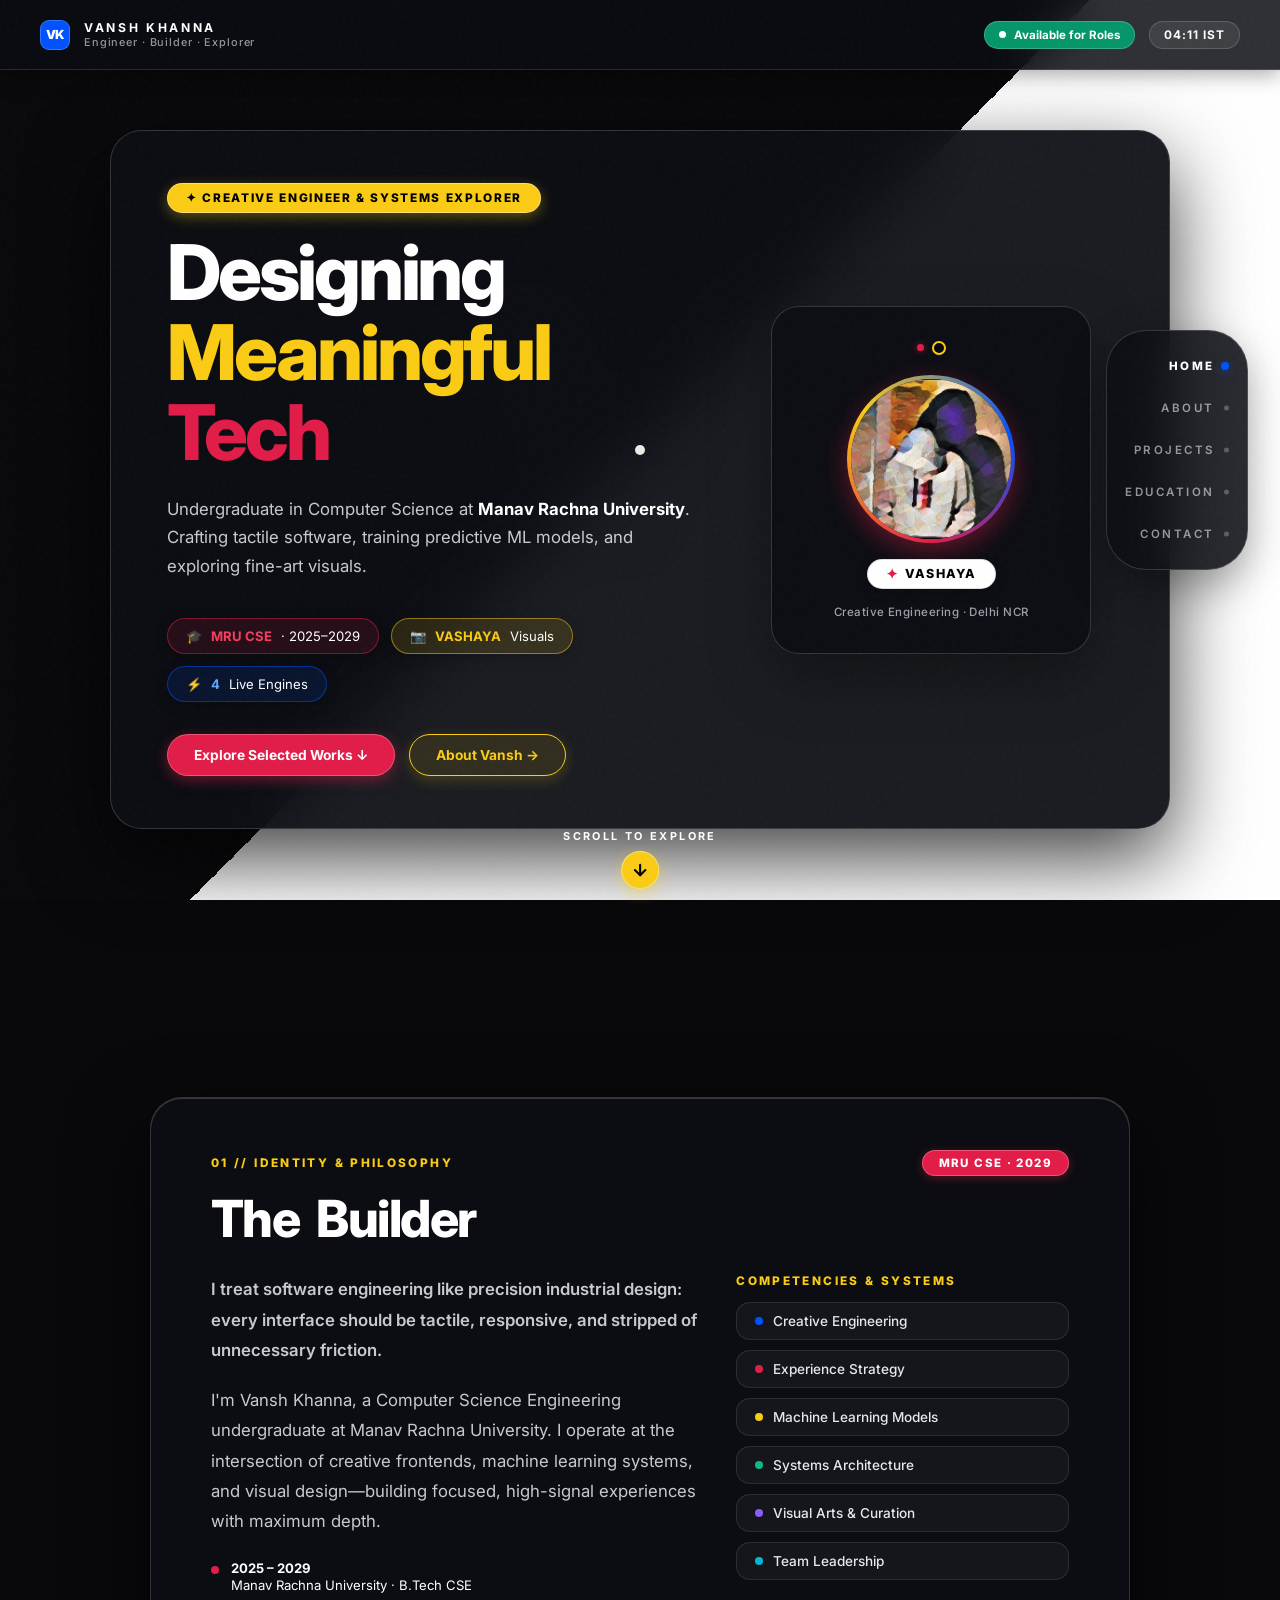
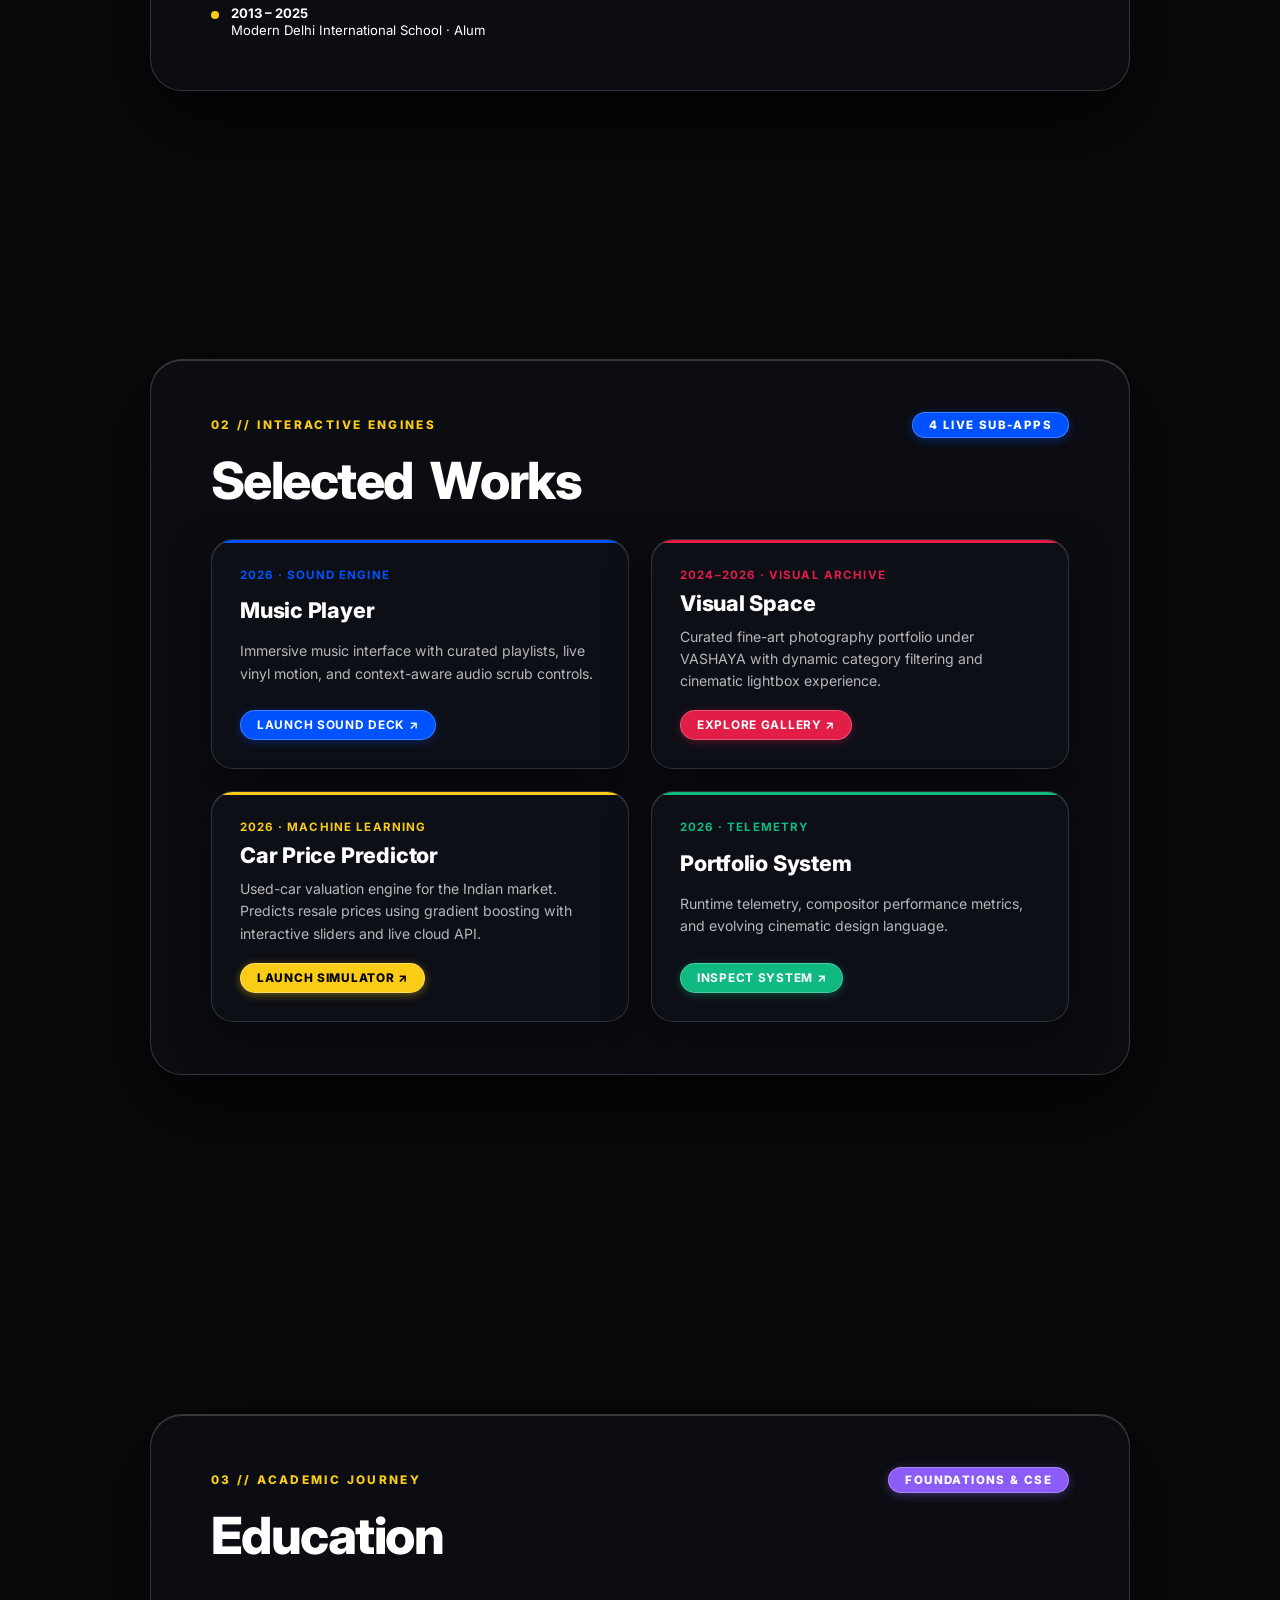
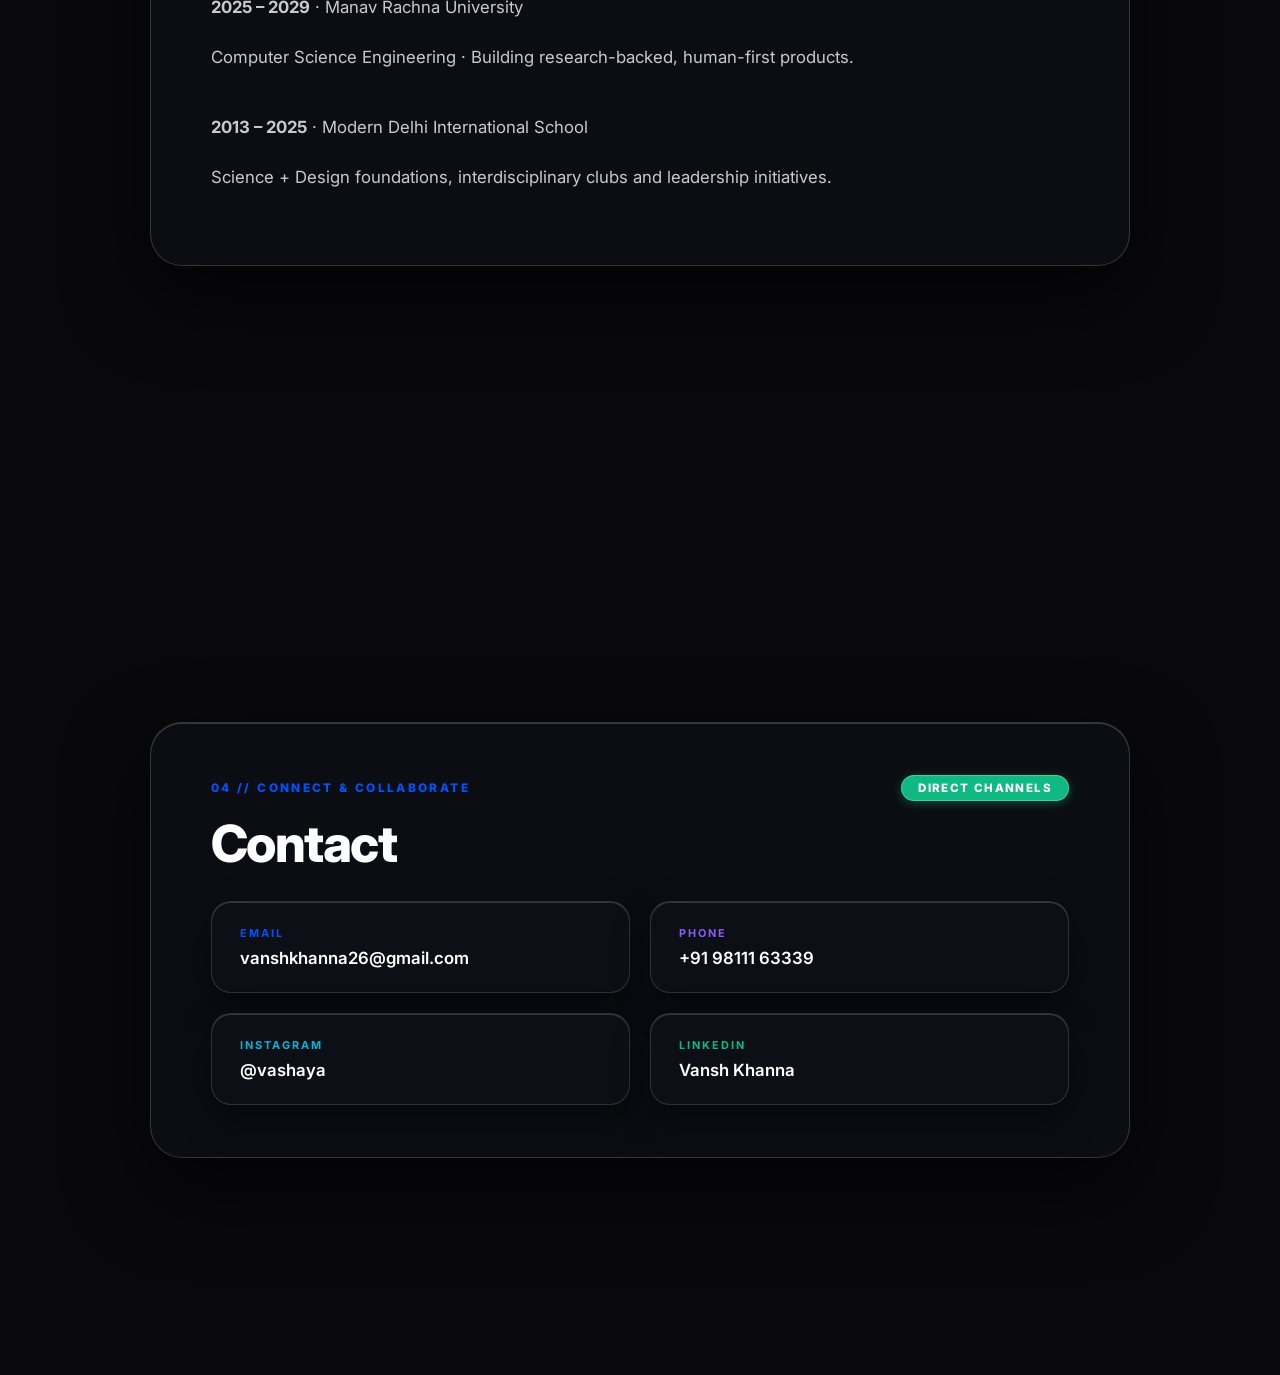
==== commit 2ec0a1e1: "fix: resolve content visibility with corrected z-index stacking and add bold vibrant red, yellow, an" ====
--- a/index.html
+++ b/index.html
@@ -16,7 +16,7 @@
     <link href="https://fonts.googleapis.com/css2?family=Inter:wght@300;400;500;600;700;800;900&display=swap"
         rel="stylesheet">
 
-    <link rel="stylesheet" href="portfolio.css?v=20261114_scrolling_v15" />
+    <link rel="stylesheet" href="portfolio.css?v=20261114_bold_colors_v21" />
 </head>
 
 <body>
@@ -29,9 +29,9 @@
     <div class="cursor-label"></div>
 
     <!-- ========================================
-         INTRO / LOADING
-         ======================================== -->
-    <div class="intro">
+         INTRO / LOADING (BYPASSED FOR INSTANT LOAD)
+         ======================================== -->
+    <div class="intro" style="display: none !important;">
         <div class="intro-brand"><span>VANSH</span></div>
         <div class="intro-sub"><span>Portfolio</span></div>
         <div class="intro-progress">
@@ -631,7 +631,7 @@
          SCRIPTS
          ======================================== -->
     <script src="https://cdnjs.cloudflare.com/ajax/libs/gsap/3.12.2/gsap.min.js"></script>
-    <script src="portfolio.js?v=20261114_fusion_v14"></script>
+    <script src="portfolio.js?v=20261114_bold_colors_v21"></script>
 
 </body>
 
--- a/portfolio.css
+++ b/portfolio.css
@@ -15,25 +15,22 @@
 }
 
 :root {
-    /* Ecosystem Colors - Olde Monochrome Black & White */
-    --void: #000000;
-    --surface: #0a0a0d;
+    --void: #09090c;
+    --surface: #12131a;
     --white: #ffffff;
-    --white-80: rgba(255, 255, 255, 0.85);
-    --white-60: rgba(255, 255, 255, 0.65);
-    --white-30: rgba(255, 255, 255, 0.35);
-    --white-12: rgba(255, 255, 255, 0.12);
-    --white-06: rgba(255, 255, 255, 0.06);
-
-    /* Saturated Bold Accents */
-    --bold-blue: #3b82f6;
-    --bold-blue-soft: rgba(59, 130, 246, 0.15);
-    --bold-coral: #f43f5e;
-    --bold-coral-soft: rgba(244, 63, 94, 0.15);
-    --bold-amber: #f59e0b;
-    --bold-amber-soft: rgba(245, 158, 11, 0.15);
-    --bold-emerald: #10b981;
-    --bold-emerald-soft: rgba(16, 185, 129, 0.15);
+    --white-90: rgba(255, 255, 255, 0.90);
+    --white-75: rgba(255, 255, 255, 0.75);
+    --white-50: rgba(255, 255, 255, 0.50);
+    --white-20: rgba(255, 255, 255, 0.20);
+    --white-10: rgba(255, 255, 255, 0.10);
+
+    /* Clean Bold Solid Accents (Dieter Rams / Swiss Precision — Zero Neon) */
+    --bold-blue: #0052FF;
+    --bold-crimson: #E11D48;
+    --bold-amber: #D97706;
+    --bold-emerald: #059669;
+    --bold-violet: #7C3AED;
+    --bold-cyan: #0284C7;
 
     --font: 'Inter', -apple-system, sans-serif;
 
@@ -51,19 +48,18 @@
 
 body {
     font-family: var(--font);
-    background: #060712;
+    background: #09090c;
     color: var(--white);
     overflow-x: hidden;
     overflow-y: auto;
     min-height: 100vh;
-    cursor: none;
     position: relative;
 }
 
 a,
 button {
     all: unset;
-    cursor: none;
+    cursor: pointer;
 }
 
 ::selection {
@@ -87,33 +83,38 @@
 }
 
 /* ============================================
-   MINIMALIST CURSOR
+   MINIMALIST CURSOR (EXACT SUBPIXEL CENTERED)
    ============================================ */
 .cursor {
     position: fixed;
     top: 0;
     left: 0;
-    width: 12px;
-    height: 12px;
-    background: var(--white);
+    width: 10px;
+    height: 10px;
+    background: #ffffff;
     border-radius: 50%;
     pointer-events: none;
     z-index: 99999;
     transform: translate(-50%, -50%);
     mix-blend-mode: difference;
-    transition: width 0.5s var(--ease-elastic),
-        height 0.5s var(--ease-elastic),
-        border-radius 0.3s;
+    transition: width 0.2s var(--ease-out),
+        height 0.2s var(--ease-out),
+        background 0.2s;
+    will-change: transform;
 }
 
 .cursor.link {
+    width: 44px;
+    height: 44px;
+    background: rgba(255, 255, 255, 0.22);
+    border: 1.5px solid rgba(255, 255, 255, 0.85);
+}
+
+.cursor.action {
     width: 60px;
     height: 60px;
-}
-
-.cursor.action {
-    width: 100px;
-    height: 100px;
+    background: rgba(255, 255, 255, 0.25);
+    border: 1.5px solid rgba(255, 255, 255, 0.9);
 }
 
 .cursor-label {
@@ -135,91 +136,36 @@
 }
 
 /* ============================================
-   LOADING / INTRO
+   LOADING / INTRO (BYPASS FOR INSTANT LOAD)
    ============================================ */
 .intro {
-    position: fixed;
-    inset: 0;
-    background: var(--void);
-    z-index: 9000;
-    display: flex;
-    flex-direction: column;
-    justify-content: center;
-    align-items: center;
-}
-
-.intro-brand {
-    overflow: hidden;
-}
-
-.intro-brand span {
-    display: inline-block;
-    font-size: 12vw;
-    font-weight: 800;
-    letter-spacing: -0.05em;
-    transform: translateY(100%);
-}
-
-.intro-sub {
-    margin-top: 20px;
-    overflow: hidden;
-}
-
-.intro-sub span {
-    display: inline-block;
-    font-size: 0.9rem;
-    letter-spacing: 0.4em;
-    text-transform: uppercase;
-    color: var(--white-60);
-    transform: translateY(100%);
-}
-
-.intro-progress {
-    position: absolute;
-    bottom: 60px;
-    width: 200px;
-    height: 1px;
-    background: var(--white-10);
-    overflow: hidden;
-}
-
-.intro-progress-bar {
-    width: 0%;
-    height: 100%;
-    background: var(--white);
+    display: none !important;
 }
 
 /* ============================================
-   APP WRAPPER (Continuous Vertical Scroll)
+   APP WRAPPER (Instant Render & Continuous Vertical Scroll)
    ============================================ */
 .app {
     position: relative;
     width: 100%;
     min-height: 100vh;
-    opacity: 0;
+    opacity: 1 !important;
     overflow-x: hidden;
 }
 
 .app.ready {
-    opacity: 1;
+    opacity: 1 !important;
 }
 
 /* ============================================
-   HERO BACKGROUND (VIBRANT AMBIENT COSMOS)
+   DIAGONAL SPLIT BACKGROUND (WHITE & BLACK)
    ============================================ */
 .hero-bg {
     position: fixed;
-    inset: -60px;
-    z-index: 1;
-    background:
-        radial-gradient(ellipse 70% 60% at 15% 20%, rgba(59, 130, 246, 0.35), transparent 70%),
-        radial-gradient(ellipse 65% 65% at 88% 25%, rgba(244, 63, 94, 0.30), transparent 70%),
-        radial-gradient(ellipse 75% 60% at 50% 65%, rgba(139, 92, 246, 0.28), transparent 70%),
-        radial-gradient(circle at 80% 85%, rgba(245, 158, 11, 0.25), transparent 60%),
-        radial-gradient(circle at 20% 90%, rgba(16, 185, 129, 0.22), transparent 60%),
-        linear-gradient(180deg, #060712 0%, #0d0f22 50%, #05060e 100%);
+    inset: 0;
+    z-index: 0;
+    background: linear-gradient(135deg, #09090c 0%, #09090c 50%, #ffffff 50%, #ffffff 100%);
     pointer-events: none;
-    will-change: transform;
 }
 
 /* ============================================
@@ -230,7 +176,7 @@
     top: 50%;
     left: 50%;
     transform: translate(-50%, -50%);
-    z-index: 2;
+    z-index: 1;
     text-align: center;
     pointer-events: none;
     mix-blend-mode: exclusion;
@@ -249,24 +195,24 @@
 }
 
 /* ============================================
-   EDITORIAL FLOATING HEADER (Translucent Glass)
+   EDITORIAL FLOATING HEADER (Clean Translucent Glass)
    ============================================ */
 .header {
     position: fixed;
     top: 0;
     left: 0;
     right: 0;
-    height: 72px;
+    height: 70px;
     display: flex;
     justify-content: space-between;
     align-items: center;
-    padding: 0 44px;
+    padding: 0 40px;
     z-index: 100;
-    background: rgba(10, 14, 28, 0.75);
-    backdrop-filter: blur(24px) saturate(180%);
-    -webkit-backdrop-filter: blur(24px) saturate(180%);
+    background: rgba(10, 12, 18, 0.85);
+    backdrop-filter: blur(24px);
+    -webkit-backdrop-filter: blur(24px);
     border-bottom: 1px solid rgba(255, 255, 255, 0.12);
-    box-shadow: 0 4px 24px rgba(0, 0, 0, 0.45);
+    box-shadow: 0 4px 20px rgba(0, 0, 0, 0.35);
 }
 
 .header-left {
@@ -279,7 +225,7 @@
     width: 30px;
     height: 30px;
     border-radius: 9px;
-    background: #2563eb;
+    background: #0052FF;
     color: #ffffff;
     font-weight: 900;
     font-size: 0.78rem;
@@ -287,8 +233,7 @@
     align-items: center;
     justify-content: center;
     letter-spacing: -0.02em;
-    box-shadow: 0 0 16px rgba(37, 99, 235, 0.65);
-    border: 1px solid rgba(255, 255, 255, 0.3);
+    border: 1px solid rgba(255, 255, 255, 0.2);
 }
 
 .logo {
@@ -297,17 +242,17 @@
     letter-spacing: 0.22em;
     text-transform: uppercase;
     color: #ffffff;
-    opacity: 0;
-    transform: translateY(-15px);
+    opacity: 1 !important;
+    transform: none !important;
 }
 
 .header-tagline {
     font-size: 0.68rem;
     font-weight: 500;
     letter-spacing: 0.08em;
-    color: #93c5fd;
-    opacity: 0;
-    transform: translateY(-15px);
+    color: #94949e;
+    opacity: 1 !important;
+    transform: none !important;
 }
 
 .header-right {
@@ -326,16 +271,14 @@
     padding: 6px 14px;
     border-radius: 50px;
     background: #059669;
-    border: 1px solid rgba(255, 255, 255, 0.3);
-    box-shadow: 0 0 18px rgba(5, 150, 105, 0.55);
+    border: 1px solid rgba(255, 255, 255, 0.2);
 }
 
 .status-beacon {
     width: 7px;
     height: 7px;
     border-radius: 50%;
-    background: #34d399;
-    box-shadow: 0 0 10px #34d399;
+    background: #ffffff;
     animation: beaconPulse 2s ease-in-out infinite;
 }
 
@@ -348,12 +291,11 @@
     font-size: 0.74rem;
     font-weight: 700;
     letter-spacing: 0.08em;
-    color: #38bdf8;
+    color: #ffffff;
     padding: 6px 14px;
     border-radius: 50px;
-    background: rgba(56, 189, 248, 0.12);
-    border: 1px solid rgba(56, 189, 248, 0.35);
-    box-shadow: 0 0 16px rgba(56, 189, 248, 0.25);
+    background: rgba(255, 255, 255, 0.08);
+    border: 1px solid rgba(255, 255, 255, 0.16);
 }
 
 /* Bottom pill navigation hidden in favor of single continuous scroll + right dock */
@@ -623,14 +565,21 @@
    ============================================ */
 .dock {
     position: fixed;
-    right: 44px;
+    right: 32px;
     top: 50%;
     transform: translateY(-50%);
     z-index: 100;
     display: flex;
     flex-direction: column;
-    gap: 22px;
-    opacity: 1;
+    gap: 16px;
+    padding: 22px 18px;
+    background: rgba(12, 14, 20, 0.88);
+    backdrop-filter: blur(24px);
+    -webkit-backdrop-filter: blur(24px);
+    border: 1px solid rgba(255, 255, 255, 0.16);
+    border-radius: 40px;
+    box-shadow: 0 16px 40px rgba(0, 0, 0, 0.35);
+    opacity: 1 !important;
 }
 
 .dock-item {
@@ -639,10 +588,10 @@
     font-weight: 600;
     letter-spacing: 0.22em;
     text-transform: uppercase;
-    color: rgba(255, 255, 255, 0.45);
+    color: rgba(255, 255, 255, 0.55);
     text-align: right;
-    padding: 6px 16px 6px 0;
-    transition: all 0.3s var(--ease-out);
+    padding: 6px 14px 6px 0;
+    transition: all 0.25s var(--ease-out);
     cursor: pointer;
 }
 
@@ -656,38 +605,43 @@
     height: 5px;
     border-radius: 50%;
     background: rgba(255, 255, 255, 0.25);
-    transition: all 0.3s var(--ease-out);
+    transition: all 0.25s var(--ease-out);
 }
 
 .dock-item:hover {
     color: #ffffff;
+    transform: translateX(-4px);
+}
+
+.dock-item:hover::after {
+    background: #0052FF;
+}
+
+.dock-item.active {
+    color: #ffffff;
+    font-weight: 800;
     transform: translateX(-6px);
 }
 
-.dock-item:hover::after {
-    background: #38bdf8;
-    box-shadow: 0 0 10px #38bdf8;
-}
-
-.dock-item.active {
-    color: #38bdf8;
-    font-weight: 700;
-    transform: translateX(-10px);
-    text-shadow: 0 0 16px rgba(56, 189, 248, 0.7);
-}
-
 .dock-item.active::after {
-    width: 9px;
-    height: 9px;
-    background: #38bdf8;
-    box-shadow: 0 0 14px #38bdf8, 0 0 24px rgba(56, 189, 248, 0.8);
-}
+    width: 8px;
+    height: 8px;
+    background: #0052FF;
+    box-shadow: 0 2px 8px rgba(0, 82, 255, 0.5);
+}
+
+.dock-item[data-nav-target="0"].active::after { background: #0052FF; box-shadow: 0 2px 8px rgba(0, 82, 255, 0.5); }
+.dock-item[data-nav-target="1"].active::after { background: #E11D48; box-shadow: 0 2px 8px rgba(225, 29, 72, 0.5); }
+.dock-item[data-nav-target="2"].active::after { background: #FACC15; box-shadow: 0 2px 8px rgba(250, 204, 21, 0.5); }
+.dock-item[data-nav-target="3"].active::after { background: #8B5CF6; box-shadow: 0 2px 8px rgba(139, 92, 246, 0.5); }
+.dock-item[data-nav-target="4"].active::after { background: #10B981; box-shadow: 0 2px 8px rgba(16, 185, 129, 0.5); }
 
 /* ============================================
    CONTENT SECTIONS (Single Continuous Scroll Flow)
    ============================================ */
 .section {
     position: relative;
+    z-index: 10;
     width: 100%;
     min-height: 100vh;
     display: flex;
@@ -696,46 +650,35 @@
     align-items: center;
     padding: 130px 40px 100px 40px;
     box-sizing: border-box;
-    opacity: 1;
-    pointer-events: auto;
+    opacity: 1 !important;
+    pointer-events: auto !important;
+    visibility: visible !important;
     transform: none;
 }
 
 .section.active {
-    opacity: 1;
-    pointer-events: auto;
+    opacity: 1 !important;
+    pointer-events: auto !important;
+    visibility: visible !important;
     transform: none;
 }
 
 /* ============================================
-   GLASS PANELS (Translucent Frosted Acrylic)
+   GLASS PANELS (Clean Frosted Obsidian Acrylic)
    ============================================ */
 .glass-panel {
-    max-width: 960px;
+    max-width: 980px;
     width: 100%;
     padding: 52px 60px;
-    background: rgba(14, 18, 34, 0.68);
-    backdrop-filter: blur(28px) saturate(180%);
-    -webkit-backdrop-filter: blur(28px) saturate(180%);
-    border: 1px solid rgba(255, 255, 255, 0.14);
+    background: rgba(12, 14, 20, 0.94);
+    backdrop-filter: blur(32px) saturate(180%);
+    -webkit-backdrop-filter: blur(32px) saturate(180%);
+    border: 1px solid rgba(255, 255, 255, 0.16);
     border-radius: 32px;
-    box-shadow:
-        0 30px 80px rgba(0, 0, 0, 0.65),
-        0 0 40px rgba(59, 130, 246, 0.12),
-        inset 0 1px 0 rgba(255, 255, 255, 0.22);
+    box-shadow: 0 30px 80px rgba(0, 0, 0, 0.7), inset 0 1px 0 rgba(255, 255, 255, 0.18);
     position: relative;
+    z-index: 20;
     overflow: hidden;
-}
-
-.glass-panel::before {
-    content: '';
-    position: absolute;
-    top: 0;
-    left: 10%;
-    right: 10%;
-    height: 1.5px;
-    background: linear-gradient(90deg, transparent, #38bdf8 30%, #ec4899 60%, #f59e0b 85%, transparent);
-    opacity: 0.85;
 }
 
 .section-meta-row {
@@ -746,46 +689,54 @@
 }
 
 .section-badge-pill {
-    font-size: 0.7rem;
-    font-weight: 700;
-    letter-spacing: 0.1em;
+    font-size: 0.72rem;
+    font-weight: 800;
+    letter-spacing: 0.12em;
     text-transform: uppercase;
-    padding: 5px 14px;
+    padding: 5px 16px;
     border-radius: 50px;
-    background: #2563eb;
+    background: #0052FF;
     border: 1px solid rgba(255, 255, 255, 0.25);
     color: #ffffff;
-    box-shadow: 0 0 16px rgba(37, 99, 235, 0.5);
 }
 
 #section-about .section-badge-pill {
-    background: #7c3aed;
-    box-shadow: 0 0 16px rgba(124, 58, 237, 0.55);
+    background: #E11D48; /* BOLD RED */
+    color: #ffffff;
+    box-shadow: 0 2px 10px rgba(225, 29, 72, 0.4);
 }
 
 #section-projects .section-badge-pill {
-    background: #0284c7;
-    box-shadow: 0 0 16px rgba(2, 132, 199, 0.55);
+    background: #0052FF; /* BOLD BLUE */
+    color: #ffffff;
+    box-shadow: 0 2px 10px rgba(0, 82, 255, 0.4);
 }
 
 #section-education .section-badge-pill {
-    background: #d97706;
-    box-shadow: 0 0 16px rgba(217, 119, 6, 0.55);
+    background: #8B5CF6; /* ROYAL PURPLE */
+    color: #ffffff;
+    box-shadow: 0 2px 10px rgba(139, 92, 246, 0.4);
 }
 
 #section-contact .section-badge-pill {
-    background: #059669;
-    box-shadow: 0 0 16px rgba(5, 150, 105, 0.55);
+    background: #10B981; /* EMERALD */
+    color: #ffffff;
+    box-shadow: 0 2px 10px rgba(16, 185, 129, 0.4);
 }
 
 .section-eyebrow {
-    font-size: 0.72rem;
-    font-weight: 700;
-    letter-spacing: 0.22em;
+    font-size: 0.74rem;
+    font-weight: 800;
+    letter-spacing: 0.2em;
     text-transform: uppercase;
-    color: #38bdf8;
+    color: #FACC15; /* BOLD YELLOW */
     margin-bottom: 0;
 }
+
+#section-about .section-eyebrow { color: #FACC15; }
+#section-projects .section-eyebrow { color: #FACC15; }
+#section-education .section-eyebrow { color: #FACC15; }
+#section-contact .section-eyebrow { color: #0052FF; }
 
 .section-title {
     font-size: 3.2rem;
@@ -793,34 +744,40 @@
     letter-spacing: -0.03em;
     line-height: 1.1;
     margin-bottom: 28px;
-    background: linear-gradient(135deg, #ffffff 20%, #38bdf8 60%, #c084fc 100%);
-    -webkit-background-clip: text;
-    -webkit-text-fill-color: transparent;
+    color: #ffffff;
 }
 
 .section-title span {
     display: inline-block;
-    opacity: 1;
-    transform: translateY(0);
+    opacity: 1 !important;
+    transform: none !important;
+    color: #ffffff;
 }
 
 .section-body p {
     font-size: 1.05rem;
     line-height: 1.8;
-    color: rgba(255, 255, 255, 0.75);
+    color: rgba(255, 255, 255, 0.78);
     margin-bottom: 20px;
     max-width: 60ch;
 }
 
 /* ============================================
-   HOME / HERO SECTION (FUSION EDITORIAL)
+   HOME / HERO SECTION (CLEAN BOLD FUSION)
    ============================================ */
 .hero-content {
     position: relative;
-    z-index: 10;
-    max-width: 1040px;
+    z-index: 20;
+    max-width: 1060px;
     width: 100%;
     margin: 0 auto;
+    padding: 52px 56px;
+    background: rgba(12, 14, 20, 0.94);
+    backdrop-filter: blur(32px) saturate(180%);
+    -webkit-backdrop-filter: blur(32px) saturate(180%);
+    border: 1px solid rgba(255, 255, 255, 0.16);
+    border-radius: 32px;
+    box-shadow: 0 30px 80px rgba(0, 0, 0, 0.75);
     display: grid;
     grid-template-columns: 1.25fr 0.85fr;
     align-items: center;
@@ -837,16 +794,16 @@
     display: inline-flex;
     align-items: center;
     gap: 8px;
-    font-size: 0.72rem;
-    font-weight: 700;
-    letter-spacing: 0.16em;
+    font-size: 0.74rem;
+    font-weight: 800;
+    letter-spacing: 0.14em;
     text-transform: uppercase;
-    color: #ffffff;
+    color: #000000;
     padding: 7px 18px;
     border-radius: 50px;
-    background: #2563eb;
-    box-shadow: 0 0 22px rgba(37, 99, 235, 0.65), 0 2px 8px rgba(0, 0, 0, 0.3);
-    border: 1px solid rgba(255, 255, 255, 0.3);
+    background: #FACC15; /* ELECTRIC YELLOW */
+    box-shadow: 0 4px 14px rgba(250, 204, 21, 0.35);
+    border: 1px solid rgba(255, 255, 255, 0.4);
     margin-bottom: 20px;
     width: fit-content;
 }
@@ -857,25 +814,34 @@
     letter-spacing: -0.04em;
     line-height: 1.04;
     margin-bottom: 22px;
+    color: #ffffff;
 }
 
 .hero-title .line {
     display: block;
-    overflow: hidden;
+    overflow: visible;
 }
 
 .hero-title .line span {
     display: inline-block;
-    background: linear-gradient(135deg, #ffffff 10%, #38bdf8 45%, #c084fc 80%, #f43f5e 100%);
-    -webkit-background-clip: text;
-    -webkit-text-fill-color: transparent;
-    filter: drop-shadow(0 2px 24px rgba(56, 189, 248, 0.25));
+    color: #ffffff;
+    transform: none !important;
+    opacity: 1 !important;
+}
+
+/* Bold Yellow and Red Title Accents */
+.hero-title .line:nth-child(2) span {
+    color: #FACC15; /* ELECTRIC YELLOW */
+}
+
+.hero-title .line:nth-child(3) span {
+    color: #E11D48; /* BOLD CRIMSON RED */
 }
 
 .hero-sub {
     font-size: 1.05rem;
     line-height: 1.7;
-    color: rgba(255, 255, 255, 0.75);
+    color: rgba(255, 255, 255, 0.78);
     margin-bottom: 28px;
     max-width: 50ch;
 }
@@ -897,21 +863,35 @@
     gap: 9px;
     padding: 9px 18px;
     border-radius: 50px;
-    background: rgba(20, 26, 48, 0.75);
-    backdrop-filter: blur(20px);
-    border: 1px solid rgba(255, 255, 255, 0.16);
+    background: rgba(255, 255, 255, 0.06);
+    border: 1px solid rgba(255, 255, 255, 0.15);
     font-size: 0.82rem;
     color: #ffffff;
-    box-shadow: 0 4px 16px rgba(0, 0, 0, 0.3);
+    box-shadow: 0 4px 14px rgba(0, 0, 0, 0.2);
     transition: all 0.25s var(--ease-out);
 }
 
+.stat-pill:nth-child(1) {
+    border-color: rgba(225, 29, 72, 0.5);
+    background: rgba(225, 29, 72, 0.12);
+}
+.stat-pill:nth-child(1) strong { color: #F43F5E; }
+
+.stat-pill:nth-child(2) {
+    border-color: rgba(250, 204, 21, 0.5);
+    background: rgba(250, 204, 21, 0.12);
+}
+.stat-pill:nth-child(2) strong { color: #FACC15; }
+
+.stat-pill:nth-child(3) {
+    border-color: rgba(0, 82, 255, 0.5);
+    background: rgba(0, 82, 255, 0.12);
+}
+.stat-pill:nth-child(3) strong { color: #60A5FA; }
+
 .stat-pill:hover {
-    background: rgba(30, 42, 75, 0.9);
-    border-color: rgba(56, 189, 248, 0.55);
-    color: #ffffff;
-    transform: translateY(-3px);
-    box-shadow: 0 8px 24px rgba(56, 189, 248, 0.25);
+    transform: translateY(-2px);
+    box-shadow: 0 6px 18px rgba(0, 0, 0, 0.35);
 }
 
 .hero-cta-group {
@@ -933,32 +913,30 @@
 }
 
 .hero-cta-btn.primary {
-    background: linear-gradient(135deg, #2563eb 0%, #7c3aed 100%);
-    color: #ffffff;
-    box-shadow: 0 4px 24px rgba(37, 99, 235, 0.55), 0 0 32px rgba(124, 58, 237, 0.35);
-    border: 1px solid rgba(255, 255, 255, 0.28);
+    background: #E11D48; /* BOLD RED */
+    color: #ffffff;
+    box-shadow: 0 4px 14px rgba(225, 29, 72, 0.45);
+    border: 1px solid rgba(255, 255, 255, 0.25);
 }
 
 .hero-cta-btn.primary:hover {
-    background: linear-gradient(135deg, #1d4ed8 0%, #6d28d9 100%);
-    transform: translateY(-3px) scale(1.02);
-    box-shadow: 0 8px 32px rgba(37, 99, 235, 0.75);
+    background: #BE123C;
+    transform: translateY(-2px);
+    box-shadow: 0 6px 20px rgba(225, 29, 72, 0.6);
 }
 
 .hero-cta-btn.secondary {
-    background: rgba(255, 255, 255, 0.08);
-    backdrop-filter: blur(16px);
-    color: #ffffff;
-    border: 1px solid rgba(56, 189, 248, 0.45);
-    box-shadow: 0 4px 16px rgba(0, 0, 0, 0.2);
+    background: rgba(250, 204, 21, 0.1);
+    color: #FACC15; /* BOLD YELLOW */
+    border: 1.5px solid #FACC15;
+    box-shadow: 0 4px 14px rgba(250, 204, 21, 0.2);
 }
 
 .hero-cta-btn.secondary:hover {
-    background: #0284c7;
-    color: #ffffff;
-    border-color: #38bdf8;
-    transform: translateY(-3px);
-    box-shadow: 0 8px 28px rgba(2, 132, 199, 0.6);
+    background: #FACC15;
+    color: #000000;
+    border-color: #FACC15;
+    transform: translateY(-2px);
 }
 
 /* ============================================
@@ -996,42 +974,41 @@
     font-weight: 700;
     letter-spacing: 0.22em;
     text-transform: uppercase;
-    color: #38bdf8;
-    text-shadow: 0 0 12px rgba(56, 189, 248, 0.6);
+    color: #ffffff;
 }
 
 .scroll-cue-arrow-pill {
     width: 38px;
     height: 38px;
     border-radius: 50%;
-    background: #2563eb;
-    color: #ffffff;
+    background: #FACC15; /* ELECTRIC YELLOW */
+    color: #000000;
     display: flex;
     align-items: center;
     justify-content: center;
-    box-shadow: 0 0 22px rgba(37, 99, 235, 0.75), 0 4px 14px rgba(0, 0, 0, 0.4);
+    box-shadow: 0 4px 14px rgba(250, 204, 21, 0.45);
     animation: scrollCueBounce 1.8s ease-in-out infinite;
-    border: 1px solid rgba(255, 255, 255, 0.35);
+    border: 1px solid rgba(255, 255, 255, 0.4);
 }
 
 .scroll-cue-svg {
-    stroke: #ffffff;
-    stroke-width: 2.5;
+    stroke: #000000;
+    stroke-width: 2.8;
 }
 
 @keyframes scrollCueBounce {
     0%, 100% {
         transform: translateY(0);
-        box-shadow: 0 0 22px rgba(37, 99, 235, 0.75), 0 4px 14px rgba(0, 0, 0, 0.4);
+        box-shadow: 0 4px 14px rgba(250, 204, 21, 0.45);
     }
     50% {
-        transform: translateY(9px);
-        box-shadow: 0 0 32px rgba(56, 189, 248, 0.95), 0 8px 18px rgba(0, 0, 0, 0.5);
+        transform: translateY(8px);
+        box-shadow: 0 6px 20px rgba(250, 204, 21, 0.65);
     }
 }
 
 /* ============================================
-   HARDWARE AVATAR UNIT
+   HARDWARE AVATAR UNIT (INDUSTRIAL HARDWARE OBJECT)
    ============================================ */
 .hero-avatar-col {
     display: flex;
@@ -1044,10 +1021,10 @@
     align-items: center;
     gap: 16px;
     padding: 34px 28px;
-    background: linear-gradient(135deg, rgba(22, 22, 30, 0.92) 0%, rgba(12, 12, 16, 0.97) 100%);
-    border: 1px solid rgba(255, 255, 255, 0.13);
+    background: #0d0e14;
+    border: 1px solid rgba(255, 255, 255, 0.16);
     border-radius: 28px;
-    box-shadow: 0 30px 80px rgba(0, 0, 0, 0.75), inset 0 1px 0 rgba(255, 255, 255, 0.16);
+    box-shadow: 0 24px 60px rgba(0, 0, 0, 0.35);
     position: relative;
     width: 100%;
     max-width: 320px;
@@ -1061,37 +1038,36 @@
 }
 
 .sensor-dot {
-    width: 6px;
-    height: 6px;
+    width: 7px;
+    height: 7px;
     border-radius: 50%;
-    background: #09090b;
-    box-shadow: inset 0 1px 2px rgba(255, 255, 255, 0.2), 0 0 0 1px rgba(255, 255, 255, 0.1);
+    background: #E11D48; /* RED */
+    box-shadow: 0 0 6px rgba(225, 29, 72, 0.6);
 }
 
 .sensor-ring {
     width: 14px;
     height: 14px;
     border-radius: 50%;
-    border: 1.5px solid rgba(255, 255, 255, 0.18);
+    border: 2px solid #FACC15; /* YELLOW */
     background: rgba(0, 0, 0, 0.4);
 }
 
 .avatar-halo {
-    width: 164px;
-    height: 164px;
+    width: 168px;
+    height: 168px;
     border-radius: 50%;
-    padding: 3.5px;
-    background: linear-gradient(135deg, #f97316 0%, #ef4444 50%, #d97706 100%);
-    box-shadow: 0 10px 36px -4px rgba(244, 63, 94, 0.4), 0 0 20px rgba(249, 115, 22, 0.25);
+    padding: 4px;
+    background: conic-gradient(from 180deg, #E11D48 0%, #FACC15 35%, #0052FF 70%, #E11D48 100%);
+    box-shadow: 0 8px 24px rgba(225, 29, 72, 0.4);
     display: flex;
     align-items: center;
     justify-content: center;
-    transition: transform 0.35s var(--ease-out), box-shadow 0.35s;
+    transition: transform 0.35s var(--ease-out);
 }
 
 .avatar-halo:hover {
     transform: scale(1.04);
-    box-shadow: 0 14px 44px -4px rgba(244, 63, 94, 0.55), 0 0 28px rgba(249, 115, 22, 0.35);
 }
 
 .avatar-frame {
@@ -1119,26 +1095,26 @@
     font-size: 0.78rem;
     font-weight: 800;
     letter-spacing: 0.1em;
-    color: #ffffff;
-    background: rgba(255, 255, 255, 0.08);
-    border: 1px solid rgba(255, 255, 255, 0.16);
+    color: #000000;
+    background: #ffffff;
+    border: 1px solid rgba(0, 0, 0, 0.12);
     padding: 6px 18px;
     border-radius: 50px;
     display: inline-flex;
     align-items: center;
     gap: 6px;
-    box-shadow: 0 4px 15px rgba(0, 0, 0, 0.4);
+    box-shadow: 0 4px 12px rgba(0, 0, 0, 0.2);
 }
 
 .avatar-tag .star {
-    color: #ef4444;
+    color: #E11D48;
     font-size: 0.85rem;
 }
 
 .avatar-role-pill {
     font-size: 0.72rem;
     font-weight: 500;
-    color: var(--white-60);
+    color: #a0a0aa;
     letter-spacing: 0.04em;
     text-align: center;
 }
@@ -1179,10 +1155,10 @@
     width: 8px;
     height: 8px;
     border-radius: 50%;
-    background: #60a5fa;
+    background: #0052FF;
     margin-top: 6px;
     flex-shrink: 0;
-    box-shadow: 0 0 8px rgba(96, 165, 250, 0.5);
+    box-shadow: none;
 }
 
 .journey-info strong {
@@ -1225,21 +1201,26 @@
     box-shadow: 0 6px 18px rgba(0, 0, 0, 0.35);
 }
 
+.journey-item:nth-child(1) .journey-dot { background: #E11D48; }
+.journey-item:nth-child(2) .journey-dot { background: #FACC15; }
+.journey-item:nth-child(3) .journey-dot { background: #0052FF; }
+.journey-item:nth-child(4) .journey-dot { background: #10B981; }
+
 .skill-dot {
-    width: 7px;
-    height: 7px;
+    width: 8px;
+    height: 8px;
     border-radius: 50%;
     display: inline-block;
     margin-right: 10px;
     flex-shrink: 0;
 }
 
-.skill-dot.blue { background: #3b82f6; box-shadow: 0 0 8px #3b82f6; }
-.skill-dot.coral { background: #f43f5e; box-shadow: 0 0 8px #f43f5e; }
-.skill-dot.amber { background: #f59e0b; box-shadow: 0 0 8px #f59e0b; }
-.skill-dot.emerald { background: #10b981; box-shadow: 0 0 8px #10b981; }
-.skill-dot.purple { background: #a855f7; box-shadow: 0 0 8px #a855f7; }
-.skill-dot.cyan { background: #06b6d4; box-shadow: 0 0 8px #06b6d4; }
+.skill-dot.blue { background: #0052FF; box-shadow: none; }
+.skill-dot.coral { background: #E11D48; box-shadow: none; }
+.skill-dot.amber { background: #FACC15; box-shadow: none; }
+.skill-dot.emerald { background: #10B981; box-shadow: none; }
+.skill-dot.purple { background: #8B5CF6; box-shadow: none; }
+.skill-dot.cyan { background: #06B6D4; box-shadow: none; }
 
 /* ============================================
    PROJECTS SECTION (TRANSLUCENT ACRYLIC WITH SOLID BOLD ACCENTS)
@@ -1253,12 +1234,12 @@
 
 .project-card {
     padding: 28px;
-    background: rgba(18, 24, 46, 0.72);
-    backdrop-filter: blur(28px) saturate(180%);
-    -webkit-backdrop-filter: blur(28px) saturate(180%);
+    background: rgba(14, 16, 24, 0.88);
+    backdrop-filter: blur(28px) saturate(160%);
+    -webkit-backdrop-filter: blur(28px) saturate(160%);
     border: 1px solid rgba(255, 255, 255, 0.14);
     border-radius: 22px;
-    box-shadow: 0 16px 40px rgba(0, 0, 0, 0.5), inset 0 1px 0 rgba(255, 255, 255, 0.18);
+    box-shadow: 0 16px 40px rgba(0, 0, 0, 0.5), inset 0 1px 0 rgba(255, 255, 255, 0.16);
     transition: all 0.32s var(--ease-out);
     text-decoration: none;
     color: inherit;
@@ -1278,48 +1259,48 @@
     left: 0;
     right: 0;
     height: 3px;
-    opacity: 0.9;
+    opacity: 1;
 }
 
 .project-card[data-open-tray="tray-music"]::before {
-    background: #2563eb;
-    box-shadow: 0 0 14px #2563eb;
+    background: #0052FF;
+    box-shadow: none;
 }
 .project-card[data-open-tray="tray-visual"]::before {
-    background: #f43f5e;
-    box-shadow: 0 0 14px #f43f5e;
+    background: #E11D48;
+    box-shadow: none;
 }
 .project-card[data-open-tray="tray-car"]::before {
-    background: #f59e0b;
-    box-shadow: 0 0 14px #f59e0b;
+    background: #FACC15; /* ELECTRIC YELLOW */
+    box-shadow: none;
 }
 .project-card[data-open-tray="tray-system"]::before {
-    background: #10b981;
-    box-shadow: 0 0 14px #10b981;
+    background: #10B981; /* EMERALD */
+    box-shadow: none;
 }
 
 .project-card:hover {
     transform: translateY(-5px);
 }
 .project-card[data-open-tray="tray-music"]:hover {
-    border-color: #3b82f6;
-    background: rgba(26, 36, 68, 0.85);
-    box-shadow: 0 24px 55px rgba(0, 0, 0, 0.65), 0 0 35px rgba(37, 99, 235, 0.35);
+    border-color: #0052FF;
+    background: rgba(18, 22, 38, 0.95);
+    box-shadow: 0 20px 48px rgba(0, 0, 0, 0.65);
 }
 .project-card[data-open-tray="tray-visual"]:hover {
-    border-color: #f43f5e;
-    background: rgba(45, 22, 38, 0.85);
-    box-shadow: 0 24px 55px rgba(0, 0, 0, 0.65), 0 0 35px rgba(244, 63, 94, 0.35);
+    border-color: #E11D48;
+    background: rgba(28, 16, 22, 0.95);
+    box-shadow: 0 20px 48px rgba(0, 0, 0, 0.65);
 }
 .project-card[data-open-tray="tray-car"]:hover {
-    border-color: #f59e0b;
-    background: rgba(45, 34, 18, 0.85);
-    box-shadow: 0 24px 55px rgba(0, 0, 0, 0.65), 0 0 35px rgba(245, 158, 11, 0.35);
+    border-color: #FACC15;
+    background: rgba(28, 24, 12, 0.95);
+    box-shadow: 0 20px 48px rgba(0, 0, 0, 0.65);
 }
 .project-card[data-open-tray="tray-system"]:hover {
-    border-color: #10b981;
-    background: rgba(18, 42, 32, 0.85);
-    box-shadow: 0 24px 55px rgba(0, 0, 0, 0.65), 0 0 35px rgba(16, 185, 129, 0.35);
+    border-color: #10B981;
+    background: rgba(14, 26, 20, 0.95);
+    box-shadow: 0 20px 48px rgba(0, 0, 0, 0.65);
 }
 
 .project-year {
@@ -1329,10 +1310,10 @@
     margin-bottom: 8px;
     text-transform: uppercase;
 }
-.project-card[data-open-tray="tray-music"] .project-year { color: #60a5fa; }
-.project-card[data-open-tray="tray-visual"] .project-year { color: #fb7185; }
-.project-card[data-open-tray="tray-car"] .project-year { color: #fbbf24; }
-.project-card[data-open-tray="tray-system"] .project-year { color: #34d399; }
+.project-card[data-open-tray="tray-music"] .project-year { color: #0052FF; }
+.project-card[data-open-tray="tray-visual"] .project-year { color: #E11D48; }
+.project-card[data-open-tray="tray-car"] .project-year { color: #FACC15; }
+.project-card[data-open-tray="tray-system"] .project-year { color: #10B981; }
 
 .project-card h3 {
     font-size: 1.35rem;
@@ -1365,53 +1346,53 @@
 
 /* Solid Bold Saturated Project Badges */
 .badge-blue {
-    background: #2563eb;
-    border: 1px solid rgba(255, 255, 255, 0.3);
-    color: #ffffff;
-    box-shadow: 0 0 18px rgba(37, 99, 235, 0.6);
+    background: #0052FF;
+    border: 1px solid rgba(255, 255, 255, 0.25);
+    color: #ffffff;
+    box-shadow: 0 2px 8px rgba(0, 82, 255, 0.35);
 }
 .project-card:hover .badge-blue {
-    background: #1d4ed8;
-    box-shadow: 0 0 24px rgba(37, 99, 235, 0.85);
-    transform: scale(1.03);
+    background: #0040D0;
+    box-shadow: 0 4px 12px rgba(0, 82, 255, 0.5);
+    transform: translateY(-1px);
 }
 
 .badge-coral {
-    background: #f43f5e;
-    border: 1px solid rgba(255, 255, 255, 0.3);
-    color: #ffffff;
-    box-shadow: 0 0 18px rgba(244, 63, 94, 0.6);
+    background: #E11D48;
+    border: 1px solid rgba(255, 255, 255, 0.25);
+    color: #ffffff;
+    box-shadow: 0 2px 8px rgba(225, 29, 72, 0.35);
 }
 .project-card:hover .badge-coral {
-    background: #e11d48;
-    box-shadow: 0 0 24px rgba(244, 63, 94, 0.85);
-    transform: scale(1.03);
+    background: #BE123C;
+    box-shadow: 0 4px 12px rgba(225, 29, 72, 0.5);
+    transform: translateY(-1px);
 }
 
 .badge-amber {
-    background: #f59e0b;
+    background: #FACC15; /* ELECTRIC YELLOW */
     border: 1px solid rgba(255, 255, 255, 0.3);
     color: #000000;
     font-weight: 800;
-    box-shadow: 0 0 18px rgba(245, 158, 11, 0.6);
+    box-shadow: 0 2px 8px rgba(250, 204, 21, 0.4);
 }
 .project-card:hover .badge-amber {
-    background: #d97706;
-    color: #ffffff;
-    box-shadow: 0 0 24px rgba(245, 158, 11, 0.85);
-    transform: scale(1.03);
+    background: #EAB308;
+    color: #000000;
+    box-shadow: 0 4px 14px rgba(250, 204, 21, 0.6);
+    transform: translateY(-1px);
 }
 
 .badge-emerald {
-    background: #10b981;
-    border: 1px solid rgba(255, 255, 255, 0.3);
-    color: #ffffff;
-    box-shadow: 0 0 18px rgba(16, 185, 129, 0.6);
+    background: #10B981;
+    border: 1px solid rgba(255, 255, 255, 0.25);
+    color: #ffffff;
+    box-shadow: 0 2px 8px rgba(16, 185, 129, 0.35);
 }
 .project-card:hover .badge-emerald {
     background: #059669;
-    box-shadow: 0 0 24px rgba(16, 185, 129, 0.85);
-    transform: scale(1.03);
+    box-shadow: 0 4px 12px rgba(16, 185, 129, 0.5);
+    transform: translateY(-1px);
 }
 
 /* ============================================
@@ -1426,9 +1407,9 @@
 
 .contact-card {
     padding: 24px 28px;
-    background: rgba(18, 24, 46, 0.72);
-    backdrop-filter: blur(28px) saturate(180%);
-    -webkit-backdrop-filter: blur(28px) saturate(180%);
+    background: rgba(14, 16, 24, 0.88);
+    backdrop-filter: blur(28px) saturate(160%);
+    -webkit-backdrop-filter: blur(28px) saturate(160%);
     border: 1px solid rgba(255, 255, 255, 0.14);
     border-radius: 20px;
     box-shadow: 0 14px 35px rgba(0, 0, 0, 0.4), inset 0 1px 0 rgba(255, 255, 255, 0.16);
@@ -1440,10 +1421,9 @@
 }
 
 .contact-card:hover {
-    border-color: #38bdf8;
     transform: translateY(-4px);
-    background: rgba(28, 38, 70, 0.88);
-    box-shadow: 0 20px 45px rgba(0, 0, 0, 0.6), 0 0 30px rgba(56, 189, 248, 0.3);
+    background: rgba(20, 24, 38, 0.95);
+    box-shadow: 0 18px 45px rgba(0, 0, 0, 0.6);
 }
 
 .contact-card small {
@@ -1451,7 +1431,6 @@
     font-size: 0.68rem;
     letter-spacing: 0.18em;
     text-transform: uppercase;
-    color: #38bdf8;
     font-weight: 700;
 }
 
@@ -1462,9 +1441,22 @@
     transition: color 0.2s;
 }
 
-.contact-card:hover a {
-    color: #38bdf8;
-}
+/* Individual Bold Colors for Contact Cards */
+.contact-card:nth-child(1) small { color: #0052FF; }
+.contact-card:nth-child(1):hover { border-color: #0052FF; }
+.contact-card:nth-child(1):hover a { color: #0052FF; }
+
+.contact-card:nth-child(2) small { color: #8B5CF6; }
+.contact-card:nth-child(2):hover { border-color: #8B5CF6; }
+.contact-card:nth-child(2):hover a { color: #8B5CF6; }
+
+.contact-card:nth-child(3) small { color: #06B6D4; }
+.contact-card:nth-child(3):hover { border-color: #06B6D4; }
+.contact-card:nth-child(3):hover a { color: #06B6D4; }
+
+.contact-card:nth-child(4) small { color: #10B981; }
+.contact-card:nth-child(4):hover { border-color: #10B981; }
+.contact-card:nth-child(4):hover a { color: #10B981; }
 
 /* Section Nav replaced by Dynamic Island */
 
@@ -1634,9 +1626,15 @@
         grid-template-columns: 1fr;
         text-align: center;
         gap: 28px;
-        padding: 10px 0 0 0;
+        padding: 32px 22px;
         margin: 0 auto;
         width: 100%;
+        background: rgba(14, 16, 24, 0.90);
+        backdrop-filter: blur(28px) saturate(160%);
+        -webkit-backdrop-filter: blur(28px) saturate(160%);
+        border: 1px solid rgba(255, 255, 255, 0.14);
+        border-radius: 28px;
+        box-shadow: 0 20px 50px rgba(0, 0, 0, 0.6);
     }
 
     .hero-scroll-cue {
@@ -1667,7 +1665,8 @@
     .avatar-card-unit {
         max-width: 270px;
         padding: 24px 20px;
-        background: rgba(18, 24, 46, 0.78);
+        background: rgba(18, 24, 38, 0.95);
+        border: 1px solid rgba(255, 255, 255, 0.14);
     }
 
     .avatar-halo {
@@ -1766,40 +1765,6 @@
         min-height: 44px;
         touch-action: manipulation;
     }
-}
-
-/* ============================================
-   PROJECT CARD INTERACTIVE BADGE
-   ============================================ */
-.project-card {
-    cursor: pointer;
-    position: relative;
-    display: flex;
-    flex-direction: column;
-    justify-content: space-between;
-}
-
-.project-badge {
-    display: inline-flex;
-    align-items: center;
-    gap: 6px;
-    margin-top: 18px;
-    font-size: 0.76rem;
-    font-weight: 600;
-    letter-spacing: 0.05em;
-    color: var(--white);
-    background: rgba(255, 255, 255, 0.08);
-    border: 1px solid rgba(255, 255, 255, 0.14);
-    padding: 6px 14px;
-    border-radius: 50px;
-    width: fit-content;
-    transition: all 0.3s var(--ease-out);
-}
-
-.project-card:hover .project-badge {
-    background: #ffffff;
-    color: #000000;
-    transform: translateX(4px);
 }
 
 /* ============================================
@@ -2128,8 +2093,8 @@
     width: 38px;
     height: 38px;
     border-radius: 50%;
-    background: conic-gradient(from 0deg, #1a1a24, #5b9dff, #1a1a24);
-    box-shadow: 0 0 12px rgba(91, 157, 255, 0.3);
+    background: conic-gradient(from 0deg, #111115, #262630, #111115);
+    box-shadow: 0 4px 12px rgba(0, 0, 0, 0.4);
 }
 
 .player-vinyl.spinning {
@@ -2187,7 +2152,7 @@
 .player-scrubber-fill {
     height: 100%;
     width: 0%;
-    background: #5b9dff;
+    background: #0052FF;
     border-radius: 50px;
     transition: width 0.3s linear;
 }
@@ -2411,9 +2376,9 @@
 .input-live-val {
     font-size: 0.84rem;
     font-weight: 700;
-    color: #5b9dff;
-    background: rgba(91, 157, 255, 0.1);
-    border: 1px solid rgba(91, 157, 255, 0.25);
+    color: #0052FF;
+    background: rgba(0, 82, 255, 0.1);
+    border: 1px solid rgba(0, 82, 255, 0.25);
     padding: 2px 10px;
     border-radius: 50px;
 }
@@ -2465,7 +2430,7 @@
     border-radius: 50%;
     background: #ffffff;
     cursor: pointer;
-    box-shadow: 0 0 10px rgba(255, 255, 255, 0.5);
+    box-shadow: 0 2px 6px rgba(0, 0, 0, 0.4);
 }
 
 .car-result-card {
@@ -2483,9 +2448,9 @@
     font-weight: 700;
     text-transform: uppercase;
     letter-spacing: 0.1em;
-    color: #f59e0b;
-    background: rgba(245, 158, 11, 0.12);
-    border: 1px solid rgba(245, 158, 11, 0.25);
+    color: #D97706;
+    background: rgba(217, 119, 6, 0.12);
+    border: 1px solid rgba(217, 119, 6, 0.25);
     padding: 4px 12px;
     border-radius: 50px;
     display: inline-block;
@@ -2501,7 +2466,7 @@
 .price-currency {
     font-size: 1.5rem;
     font-weight: 700;
-    color: #f59e0b;
+    color: #D97706;
 }
 
 .price-num {
@@ -2588,9 +2553,9 @@
 .inspector-val {
     font-size: 0.76rem;
     font-weight: 700;
-    color: #5b9dff;
-    background: rgba(91, 157, 255, 0.12);
-    border: 1px solid rgba(91, 157, 255, 0.25);
+    color: #059669;
+    background: rgba(5, 150, 105, 0.12);
+    border: 1px solid rgba(5, 150, 105, 0.25);
     padding: 2px 10px;
     border-radius: 50px;
 }
@@ -2610,9 +2575,9 @@
     left: 50%;
     transform: translateX(-50%) translateY(-20px);
     padding: 8px 20px;
-    background: rgba(16, 185, 129, 0.18);
-    border: 1px solid rgba(16, 185, 129, 0.45);
-    color: #34d399;
+    background: #059669;
+    border: 1px solid rgba(255, 255, 255, 0.25);
+    color: #ffffff;
     border-radius: 50px;
     font-size: 0.78rem;
     font-weight: 600;
@@ -2620,7 +2585,7 @@
     opacity: 0;
     pointer-events: none;
     transition: all 0.3s var(--ease-out);
-    box-shadow: 0 10px 30px rgba(0, 0, 0, 0.7);
+    box-shadow: 0 10px 30px rgba(0, 0, 0, 0.5);
 }
 
 .glass-toast.visible {
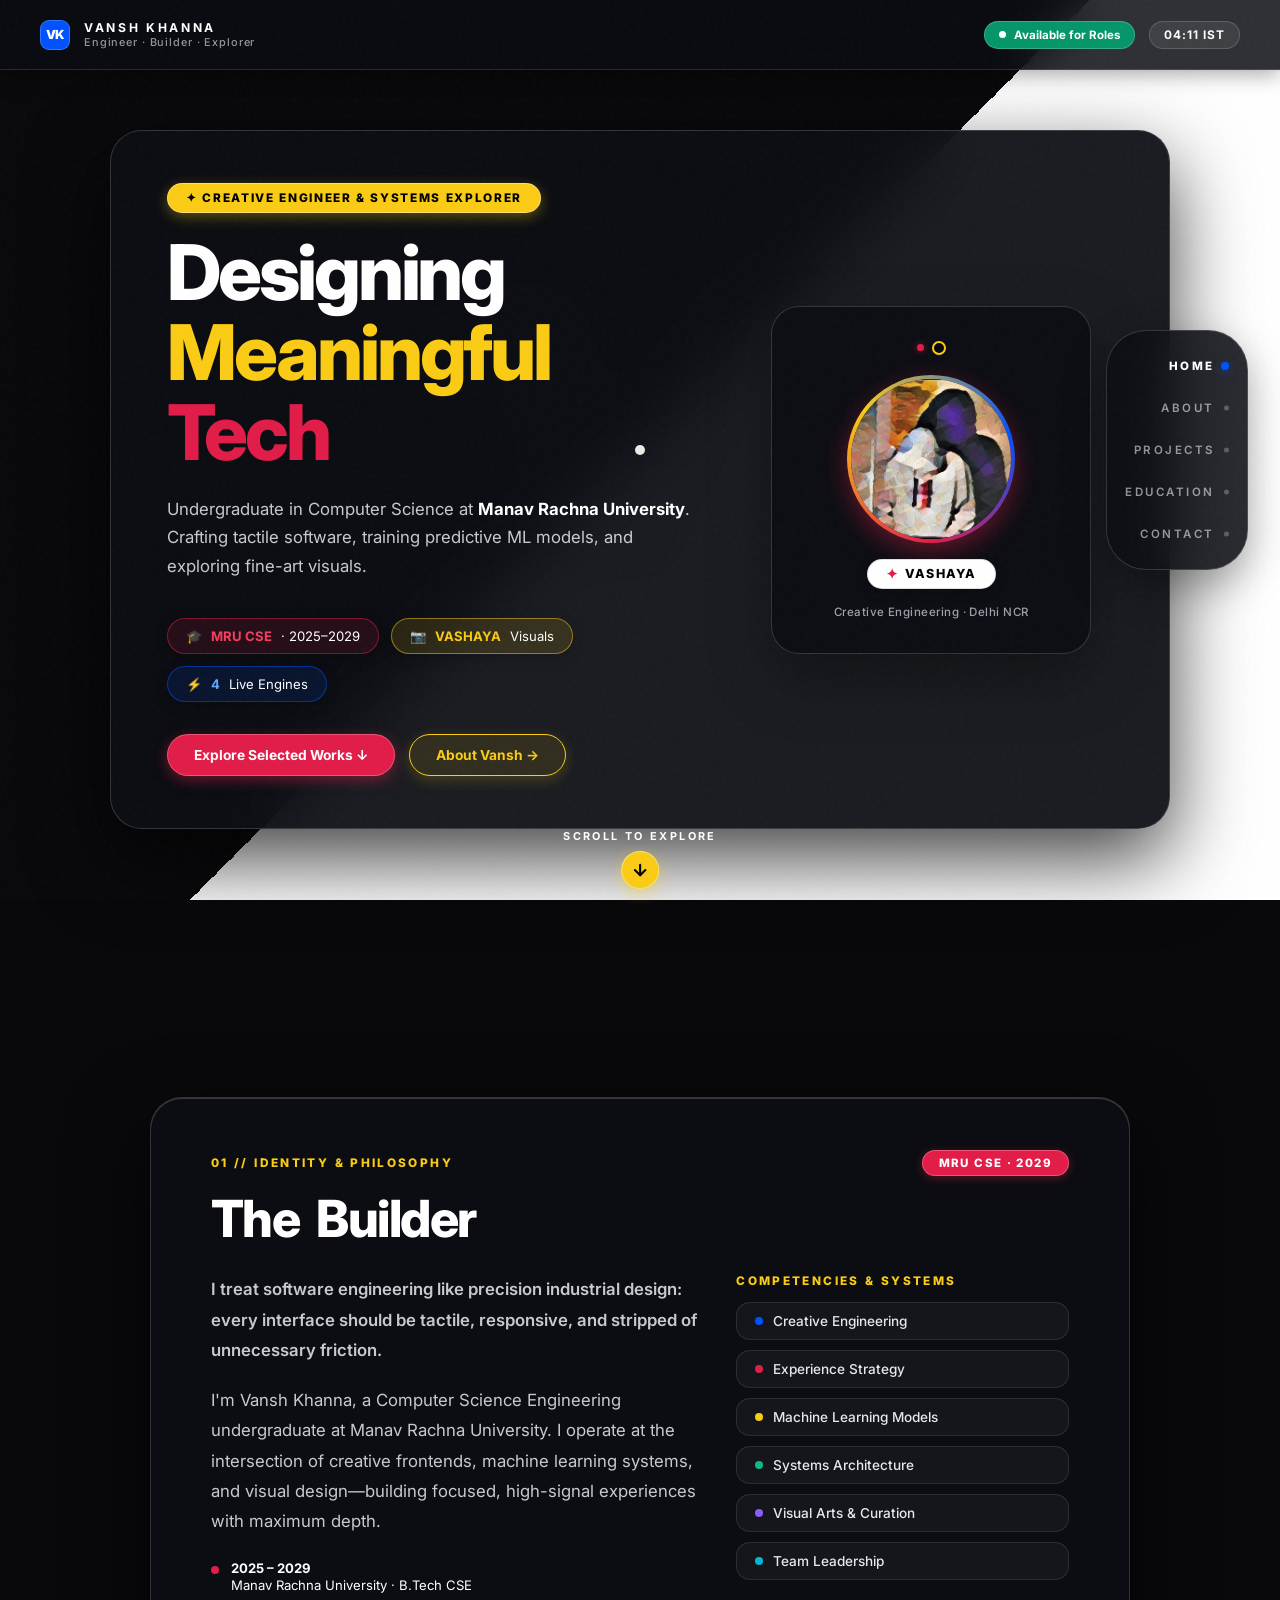
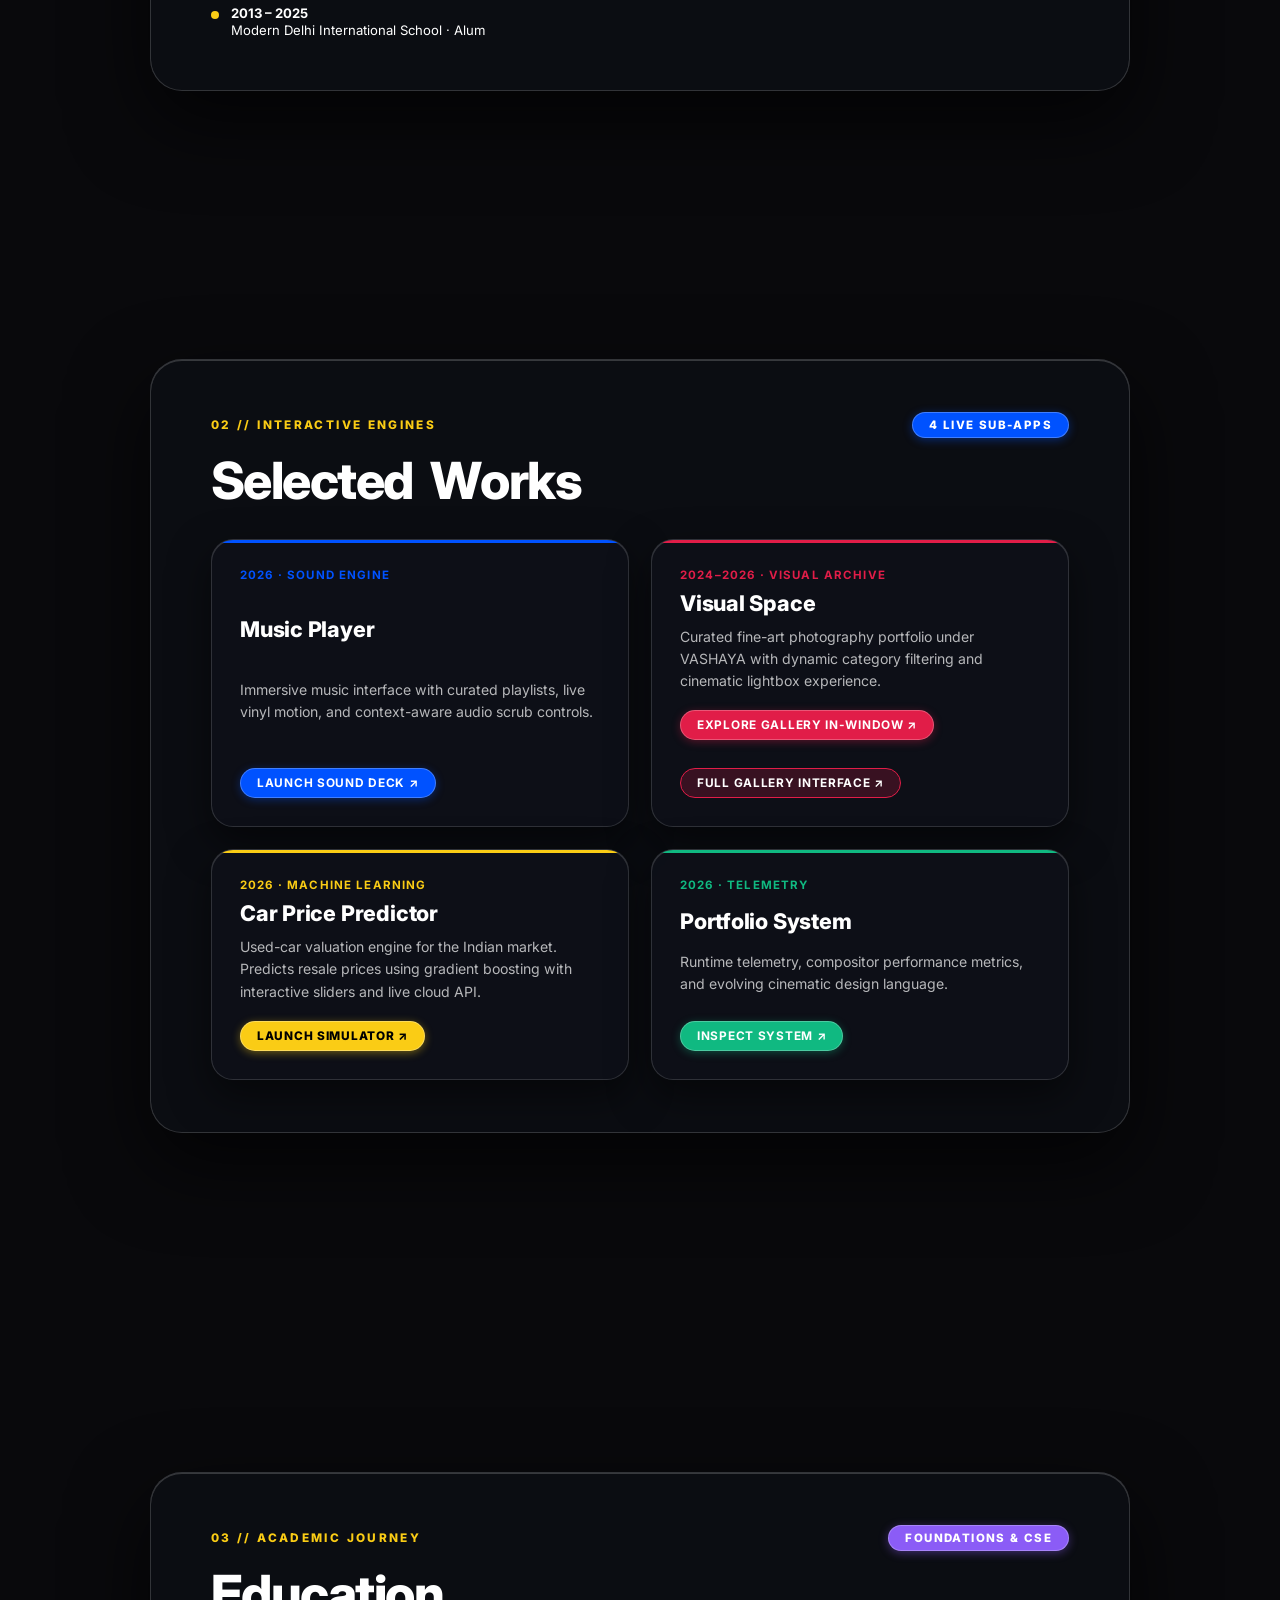
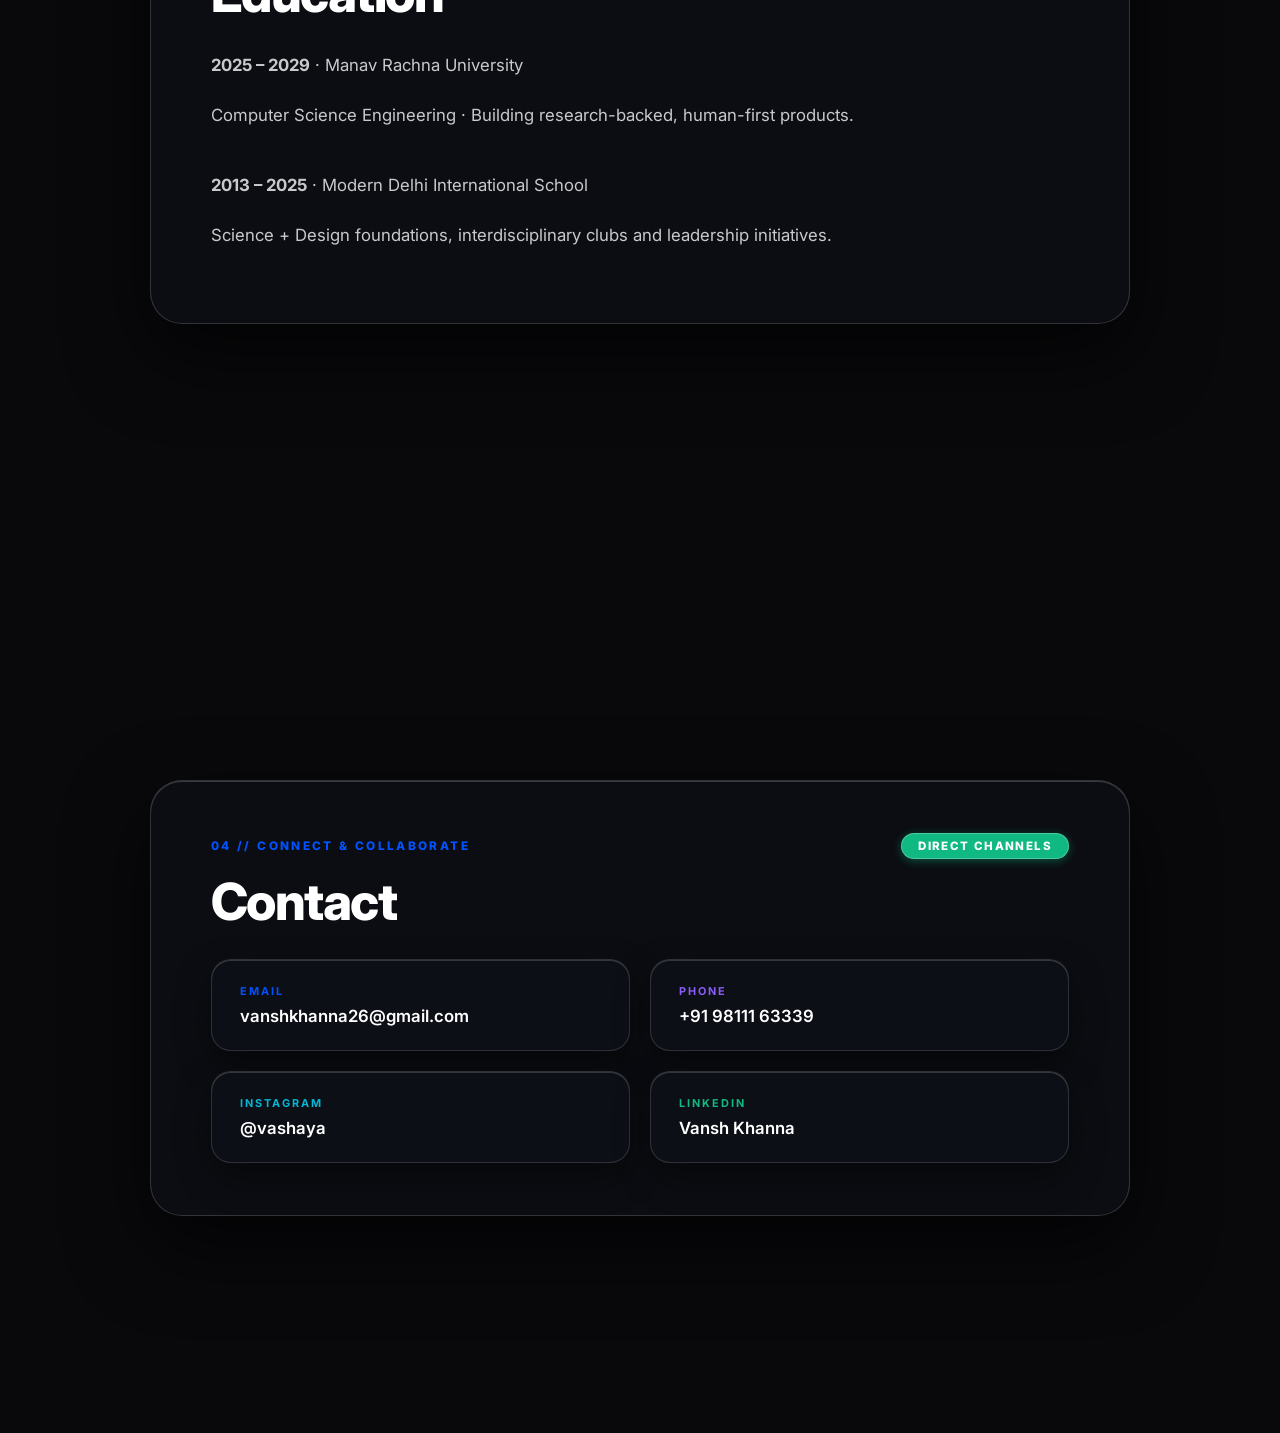
==== commit 48731020: "fix: replace Instagram link with full VASHAYA gallery interface (index2.html) in Visual Space widget" ====
--- a/index.html
+++ b/index.html
@@ -222,7 +222,10 @@
                         <span class="project-year">2024–2026 · Visual Archive</span>
                         <h3>Visual Space</h3>
                         <p>Curated fine-art photography portfolio under VASHAYA with dynamic category filtering and cinematic lightbox experience.</p>
-                        <span class="project-badge badge-coral">Explore Gallery ↗</span>
+                        <div style="display: flex; gap: 10px; align-items: center; flex-wrap: wrap;">
+                            <span class="project-badge badge-coral">Explore Gallery In-Window ↗</span>
+                            <a href="index2.html" target="_blank" class="project-badge" onclick="event.stopPropagation();" style="background: rgba(225, 29, 72, 0.2); border: 1px solid #E11D48; color: #ffffff; text-decoration: none; font-weight: 700;">Full Gallery Interface ↗</a>
+                        </div>
                     </div>
 
                     <div class="project-card" data-open-tray="tray-car" role="button" tabindex="0">
@@ -433,11 +436,11 @@
         <div class="tray-modal" role="dialog" aria-modal="true">
             <div class="tray-header">
                 <div class="tray-brand">
-                    <span class="tray-badge">VASHAYA GALLERY</span>
+                    <span class="tray-badge" style="background: #E11D48; color: #ffffff; border-color: rgba(255,255,255,0.3);">VASHAYA GALLERY</span>
                     <span class="tray-subtitle">Curated Photographic Studies · India Archive</span>
                 </div>
                 <div class="tray-controls">
-                    <a href="https://instagram.com/vashaya" target="_blank" rel="noopener noreferrer" class="tray-ext-btn">@vashaya on IG ↗</a>
+                    <a href="index2.html" target="_blank" rel="noopener noreferrer" class="tray-ext-btn" style="background: rgba(225, 29, 72, 0.2); border-color: #E11D48; color: #ffffff; font-weight: 700;">Open Full Gallery Interface ↗</a>
                     <button class="tray-close-btn" data-close-tray aria-label="Close dialog">✕</button>
                 </div>
             </div>
@@ -448,6 +451,9 @@
                 <button class="gallery-tab" data-category="landscape">Landscapes</button>
                 <button class="gallery-tab" data-category="eclectic">Eclectic Studies</button>
                 <button class="gallery-tab" data-category="all">Complete Archive</button>
+                <a href="index2.html" target="_blank" class="gallery-tab" style="margin-left: auto; background: #E11D48; color: #ffffff; border-color: rgba(255,255,255,0.3); font-weight: 700; text-decoration: none; display: inline-flex; align-items: center; gap: 6px;">
+                    <span>Full Gallery Interface ↗</span>
+                </a>
             </div>
 
             <div class="gallery-masonry" id="visual-photo-grid">
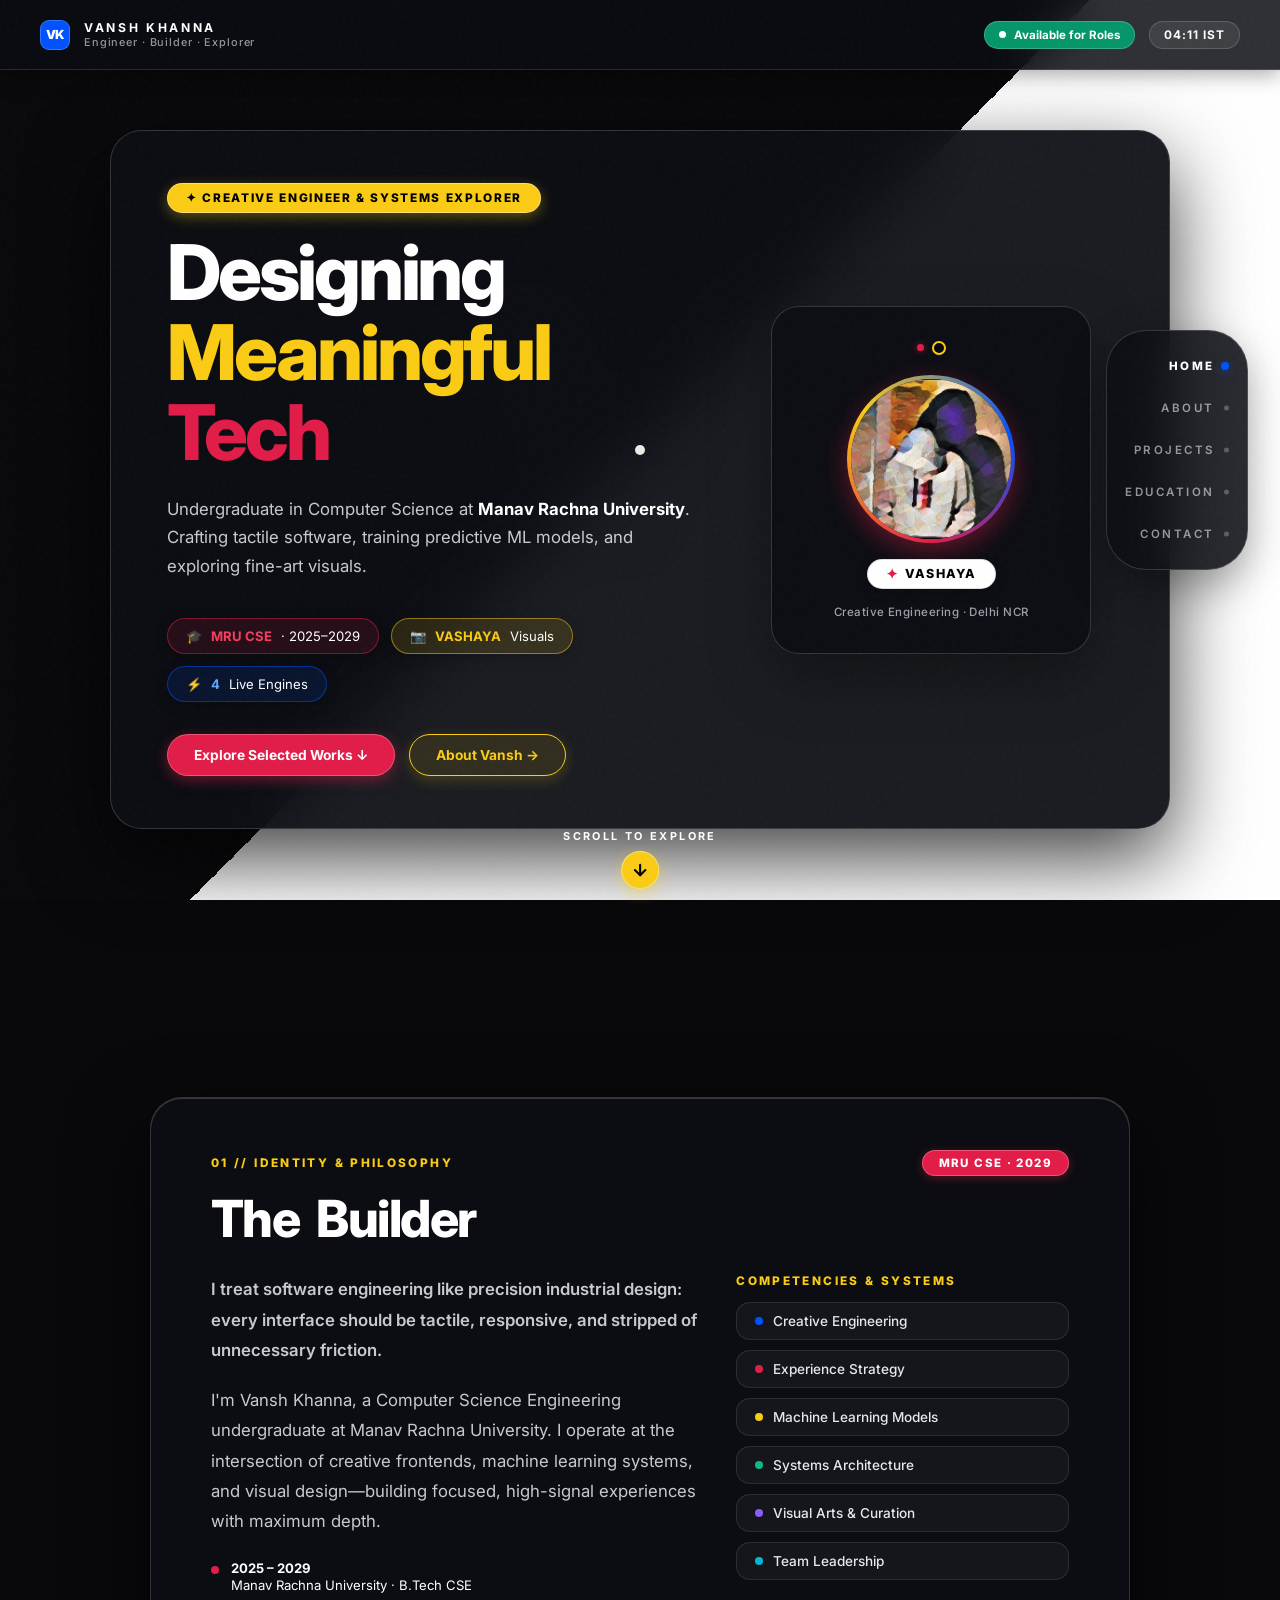
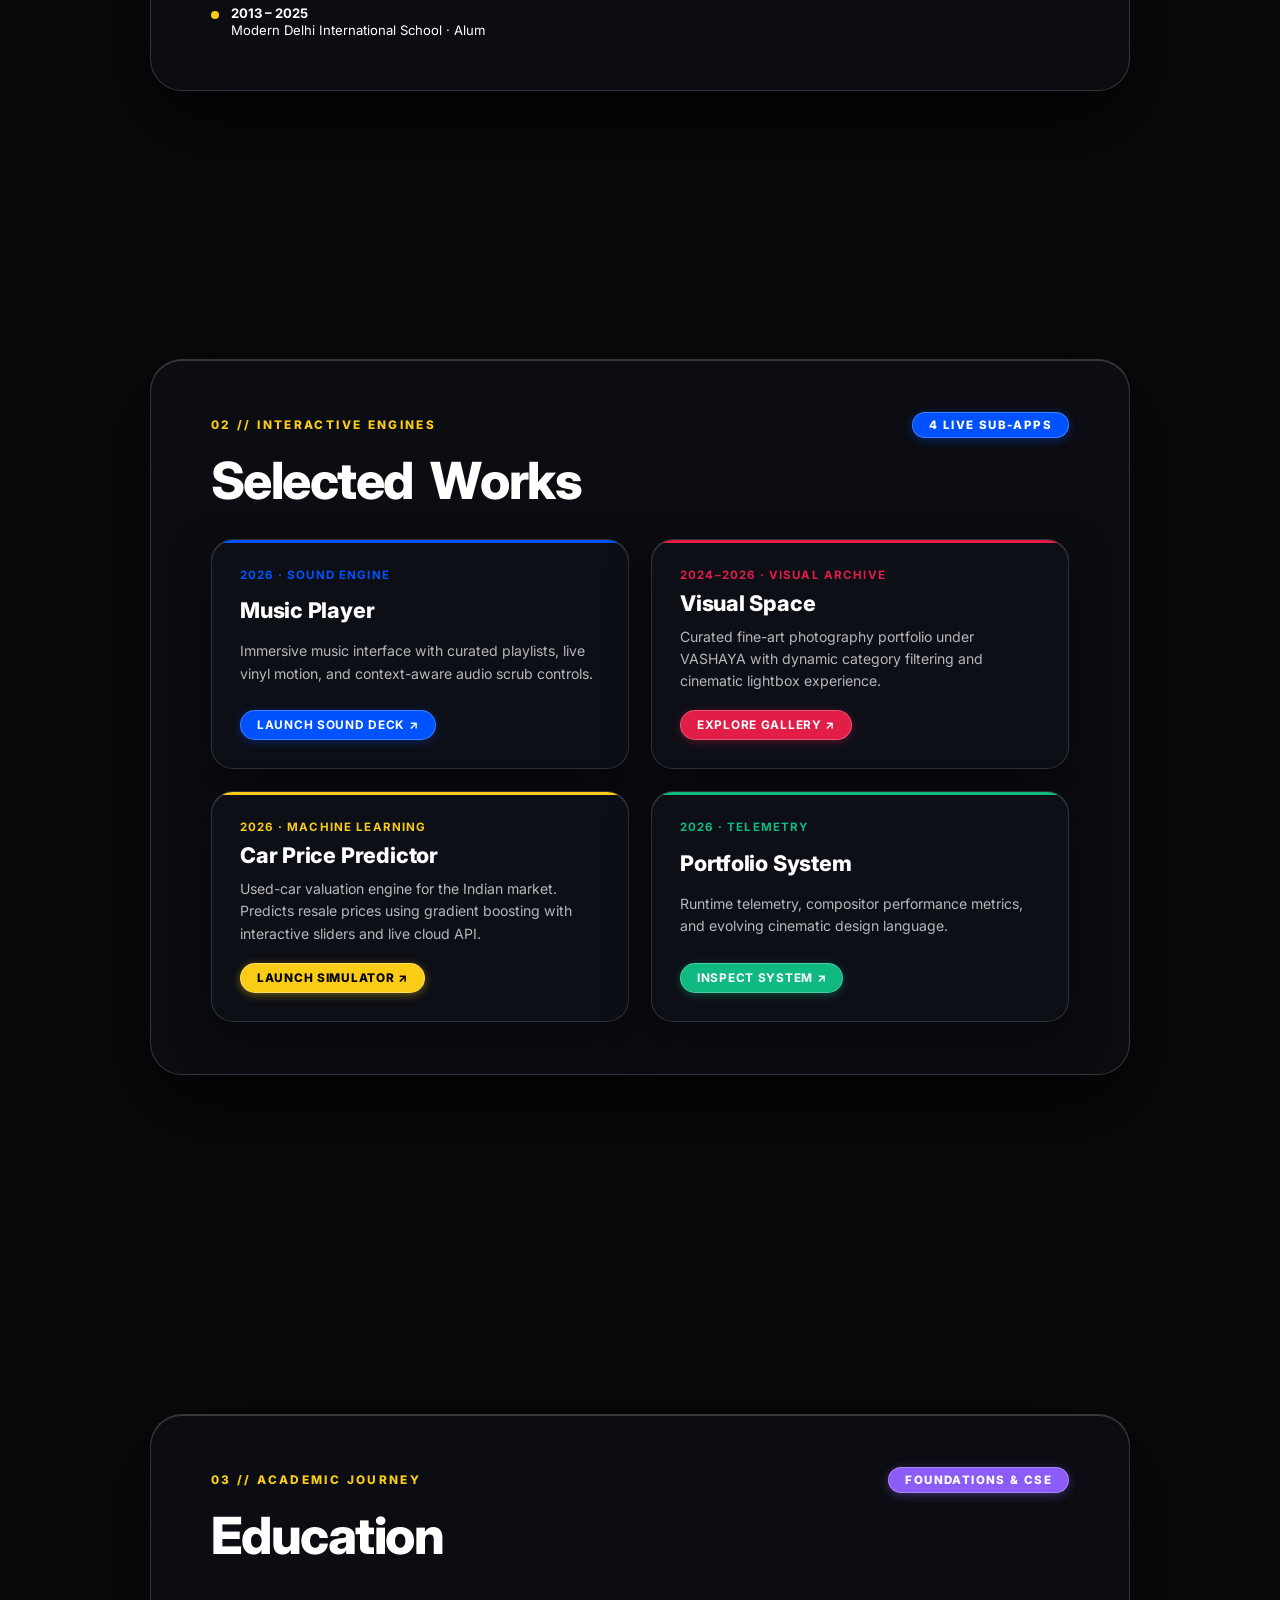
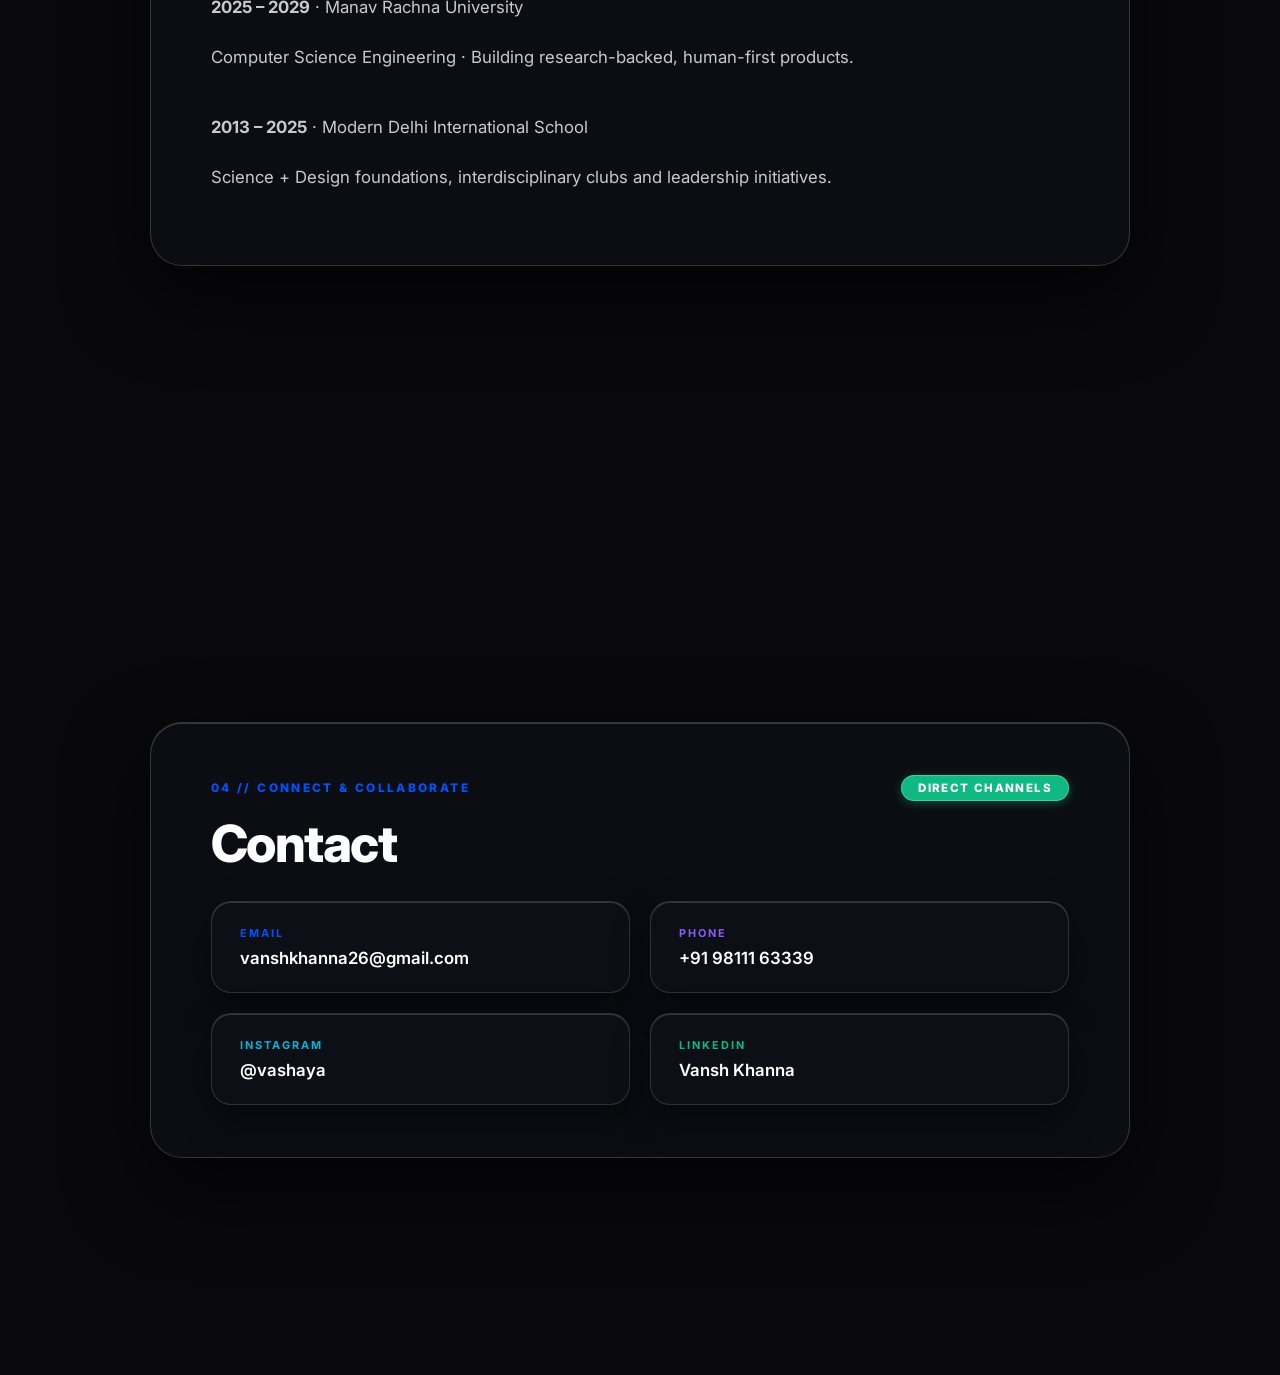
==== commit 349f3d7b: "fix: sync css and js directories, update Render URLs, and standardize Visual Space card badge" ====
--- a/index.html
+++ b/index.html
@@ -16,7 +16,52 @@
     <link href="https://fonts.googleapis.com/css2?family=Inter:wght@300;400;500;600;700;800;900&display=swap"
         rel="stylesheet">
 
-    <link rel="stylesheet" href="portfolio.css?v=20261114_bold_colors_v21" />
+    <link rel="stylesheet" href="portfolio.css?v=20261116_perf_gallery_v22" />
+
+    <style>
+        /* Immediate override to guarantee gallery un-stacking even if browser caches CSS */
+        .gallery-masonry {
+            display: grid !important;
+            grid-template-columns: repeat(auto-fill, minmax(200px, 1fr)) !important;
+            grid-auto-rows: max-content !important;
+            gap: 16px !important;
+            padding: 24px 26px !important;
+            flex: 1 1 auto !important;
+            min-height: 0 !important;
+            height: auto !important;
+            max-height: none !important;
+            align-content: start !important;
+            overflow-y: auto !important;
+            -webkit-overflow-scrolling: touch !important;
+            contain: paint !important;
+        }
+        .gallery-item {
+            aspect-ratio: 4/3 !important;
+            border-radius: 16px !important;
+            overflow: hidden !important;
+            position: relative !important;
+            height: auto !important;
+            will-change: transform !important;
+        }
+        .gallery-img {
+            width: 100% !important;
+            height: 100% !important;
+            object-fit: cover !important;
+            display: block !important;
+        }
+        @media (max-width: 768px) {
+            .gallery-masonry {
+                grid-template-columns: repeat(2, 1fr) !important;
+                gap: 12px !important;
+                padding: 16px !important;
+            }
+        }
+        @media (max-width: 480px) {
+            .gallery-masonry {
+                grid-template-columns: 1fr !important;
+            }
+        }
+    </style>
 </head>
 
 <body>
@@ -222,10 +267,7 @@
                         <span class="project-year">2024–2026 · Visual Archive</span>
                         <h3>Visual Space</h3>
                         <p>Curated fine-art photography portfolio under VASHAYA with dynamic category filtering and cinematic lightbox experience.</p>
-                        <div style="display: flex; gap: 10px; align-items: center; flex-wrap: wrap;">
-                            <span class="project-badge badge-coral">Explore Gallery In-Window ↗</span>
-                            <a href="index2.html" target="_blank" class="project-badge" onclick="event.stopPropagation();" style="background: rgba(225, 29, 72, 0.2); border: 1px solid #E11D48; color: #ffffff; text-decoration: none; font-weight: 700;">Full Gallery Interface ↗</a>
-                        </div>
+                        <span class="project-badge badge-coral">Explore Gallery ↗</span>
                     </div>
 
                     <div class="project-card" data-open-tray="tray-car" role="button" tabindex="0">
@@ -451,9 +493,6 @@
                 <button class="gallery-tab" data-category="landscape">Landscapes</button>
                 <button class="gallery-tab" data-category="eclectic">Eclectic Studies</button>
                 <button class="gallery-tab" data-category="all">Complete Archive</button>
-                <a href="index2.html" target="_blank" class="gallery-tab" style="margin-left: auto; background: #E11D48; color: #ffffff; border-color: rgba(255,255,255,0.3); font-weight: 700; text-decoration: none; display: inline-flex; align-items: center; gap: 6px;">
-                    <span>Full Gallery Interface ↗</span>
-                </a>
             </div>
 
             <div class="gallery-masonry" id="visual-photo-grid">
@@ -474,7 +513,7 @@
                     <span class="tray-subtitle">Car Resale Valuation Engine · GBDT Regressor</span>
                 </div>
                 <div class="tray-controls">
-                    <a href="https://car-resale-value-prediction.onrender.com/" target="_blank" rel="noopener noreferrer" class="tray-ext-btn">Live Cloud App ↗</a>
+                    <a href="https://car-price-predictor-3lyf.onrender.com/" target="_blank" rel="noopener noreferrer" class="tray-ext-btn">Live Cloud App ↗</a>
                     <button class="tray-close-btn" data-close-tray aria-label="Close dialog">✕</button>
                 </div>
             </div>
@@ -553,7 +592,7 @@
                             </div>
                         </div>
 
-                        <a href="https://car-resale-value-prediction.onrender.com/" target="_blank" rel="noopener noreferrer" class="launch-btn">
+                        <a href="https://car-price-predictor-3lyf.onrender.com/" target="_blank" rel="noopener noreferrer" class="launch-btn">
                             <span>Open Full Cloud Application</span>
                             <span>↗</span>
                         </a>
@@ -637,7 +676,25 @@
          SCRIPTS
          ======================================== -->
     <script src="https://cdnjs.cloudflare.com/ajax/libs/gsap/3.12.2/gsap.min.js"></script>
-    <script src="portfolio.js?v=20261114_bold_colors_v21"></script>
+    <script src="portfolio.js?v=20261116_perf_gallery_v22"></script>
+    <script>
+        // Automatic runtime optimizer: Guarantees optimized thumbnails even if browser caches old JS
+        document.addEventListener('DOMContentLoaded', () => {
+            const grid = document.getElementById('visual-photo-grid');
+            if (grid) {
+                const optimize = () => {
+                    grid.querySelectorAll('img.gallery-img').forEach(img => {
+                        if (img.src && img.src.includes('cloudinary.com') && !img.src.includes('w_500')) {
+                            img.src = img.src.replace('/upload/', '/upload/f_auto,q_auto,w_500,c_scale/');
+                            img.decoding = 'async';
+                        }
+                    });
+                };
+                optimize();
+                new MutationObserver(optimize).observe(grid, { childList: true, subtree: true });
+            }
+        });
+    </script>
 
 </body>
 
--- a/portfolio.css
+++ b/portfolio.css
@@ -2197,14 +2197,15 @@
 .gallery-masonry {
     display: grid;
     grid-template-columns: repeat(auto-fill, minmax(200px, 1fr));
+    grid-auto-rows: max-content;
     gap: 16px;
     padding: 24px 26px;
     flex: 1;
     min-height: 0;
-    max-height: none;
-    height: 100%;
-    align-content: start;
     overflow-y: auto;
+    -webkit-overflow-scrolling: touch;
+    content-visibility: auto;
+    contain: paint;
 }
 
 .gallery-item {
@@ -2216,6 +2217,7 @@
     background: rgba(255, 255, 255, 0.04);
     border: 1px solid rgba(255, 255, 255, 0.08);
     transition: transform 0.3s var(--ease-out), border-color 0.3s;
+    will-change: transform;
 }
 
 .gallery-item:hover {
@@ -2624,6 +2626,12 @@
         padding: 18px;
     }
 
+    .gallery-masonry {
+        grid-template-columns: repeat(auto-fill, minmax(160px, 1fr));
+        gap: 12px;
+        padding: 16px;
+    }
+
     .lb-prev, .lb-next {
         position: static;
         transform: none;
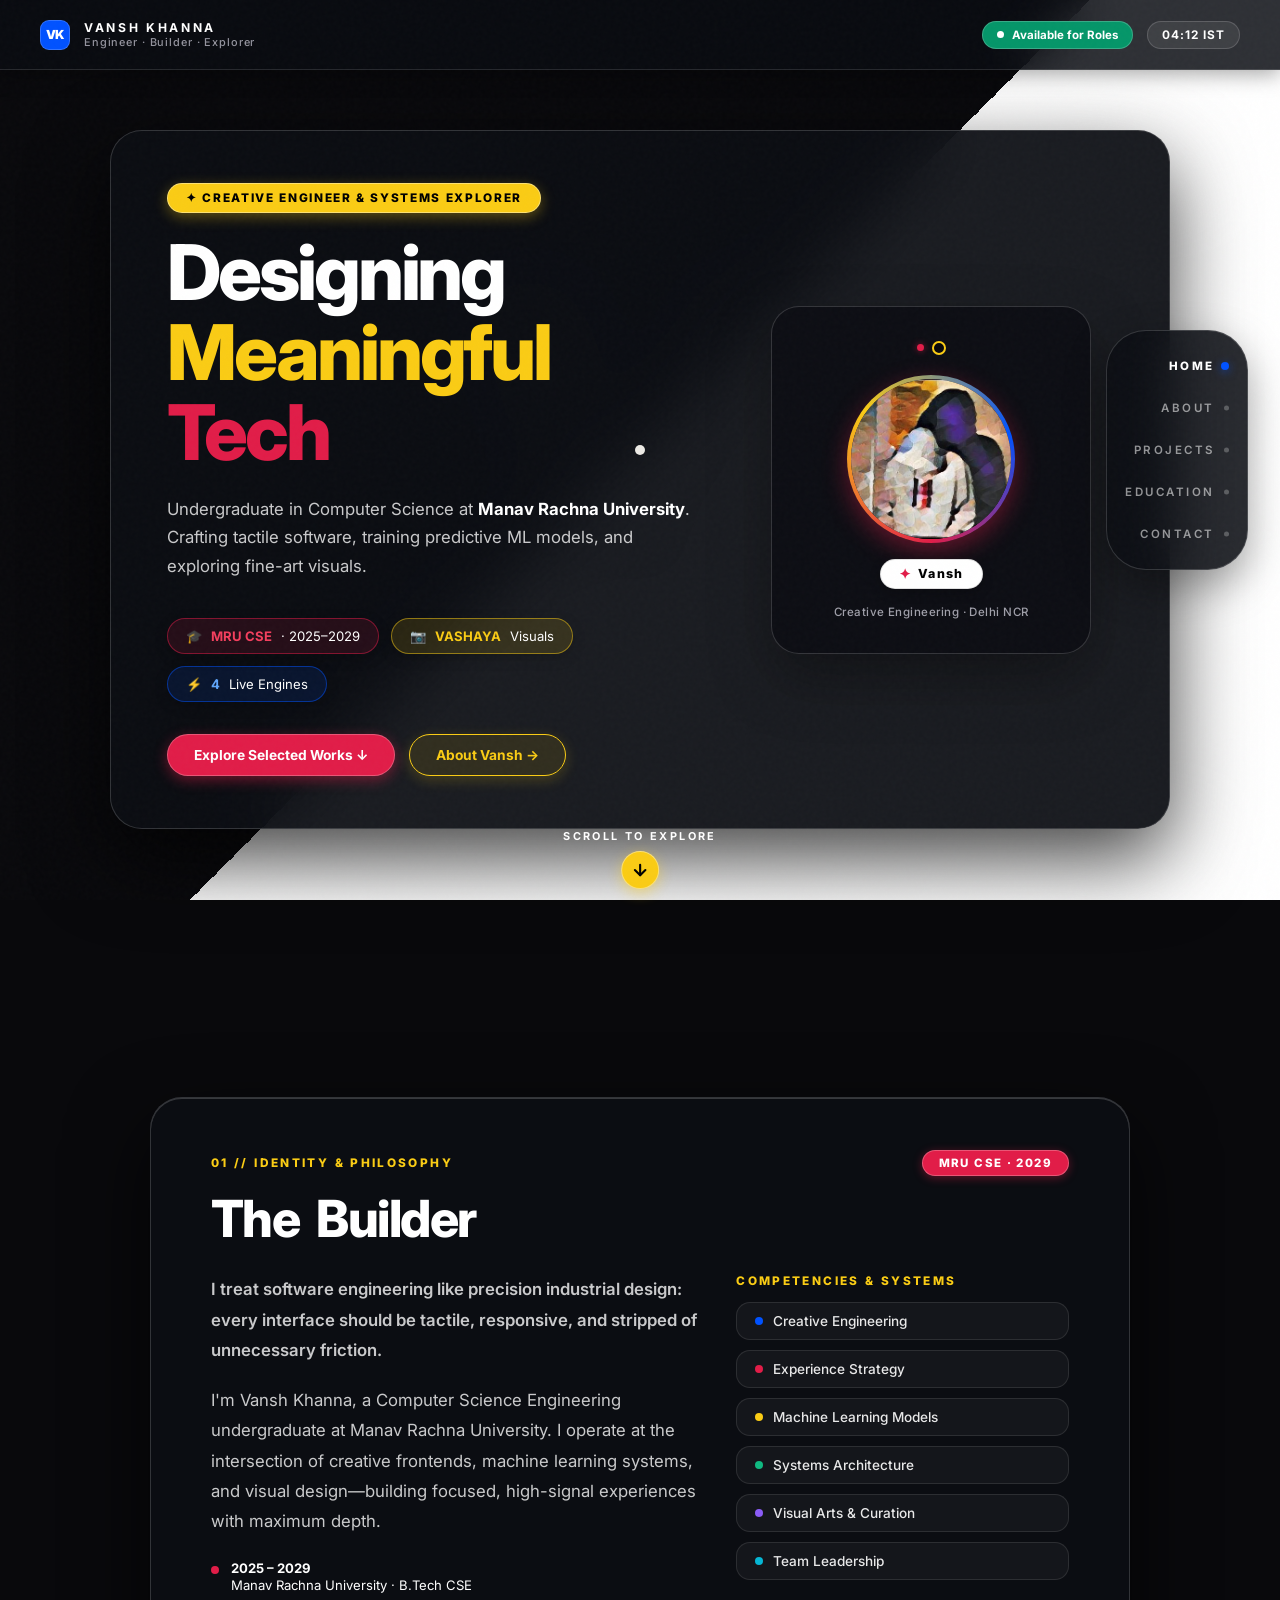
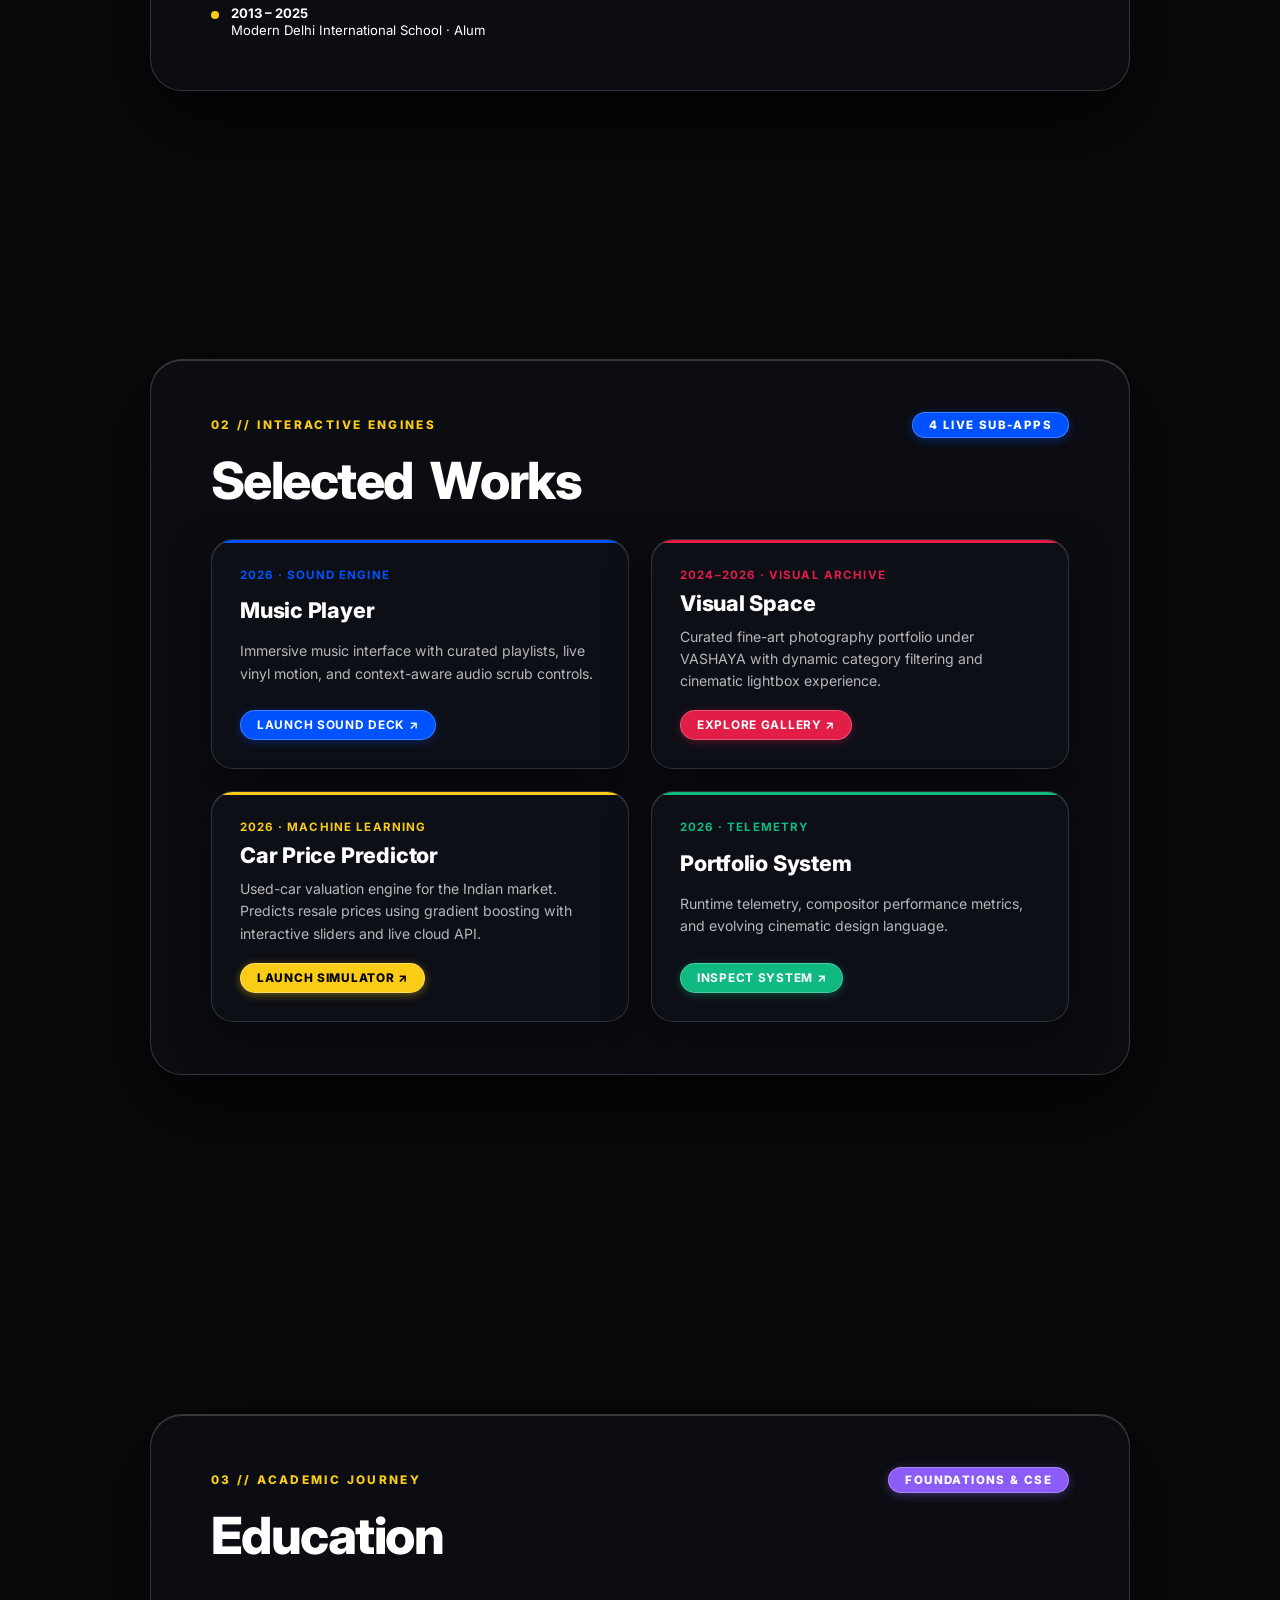
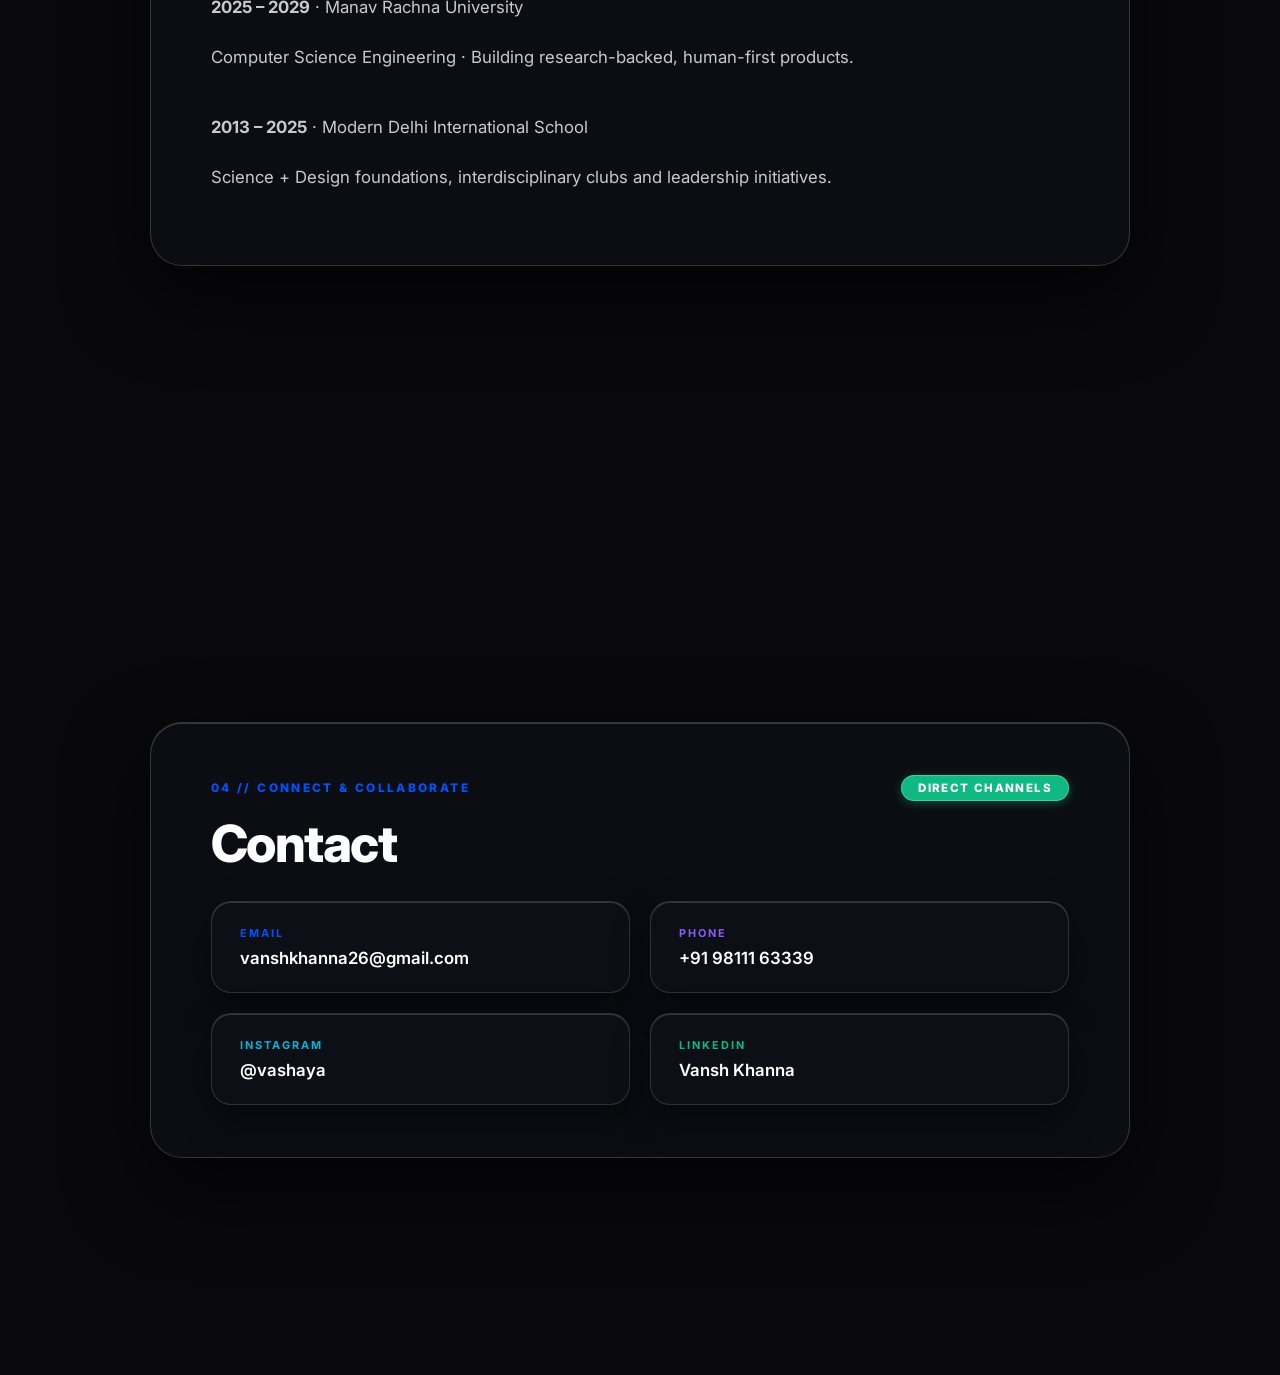
==== commit 86d91a25: "fix: change avatar tag to Vansh and update Car Price Predictor links to https://car-price-predictor-" ====
--- a/index.html
+++ b/index.html
@@ -168,7 +168,7 @@
                             </div>
                         </div>
                         <div class="avatar-tag">
-                            <span class="star">✦</span> VASHAYA
+                            <span class="star">✦</span> Vansh
                         </div>
                         <div class="avatar-role-pill">Creative Engineering · Delhi NCR</div>
                     </div>
@@ -513,7 +513,7 @@
                     <span class="tray-subtitle">Car Resale Valuation Engine · GBDT Regressor</span>
                 </div>
                 <div class="tray-controls">
-                    <a href="https://car-price-predictor-3lyf.onrender.com/" target="_blank" rel="noopener noreferrer" class="tray-ext-btn">Live Cloud App ↗</a>
+                    <a href="https://car-price-predictor-3lyf.onrender.com" target="_blank" rel="noopener noreferrer" class="tray-ext-btn">Live Cloud App ↗</a>
                     <button class="tray-close-btn" data-close-tray aria-label="Close dialog">✕</button>
                 </div>
             </div>
@@ -592,7 +592,7 @@
                             </div>
                         </div>
 
-                        <a href="https://car-price-predictor-3lyf.onrender.com/" target="_blank" rel="noopener noreferrer" class="launch-btn">
+                        <a href="https://car-price-predictor-3lyf.onrender.com" target="_blank" rel="noopener noreferrer" class="launch-btn">
                             <span>Open Full Cloud Application</span>
                             <span>↗</span>
                         </a>
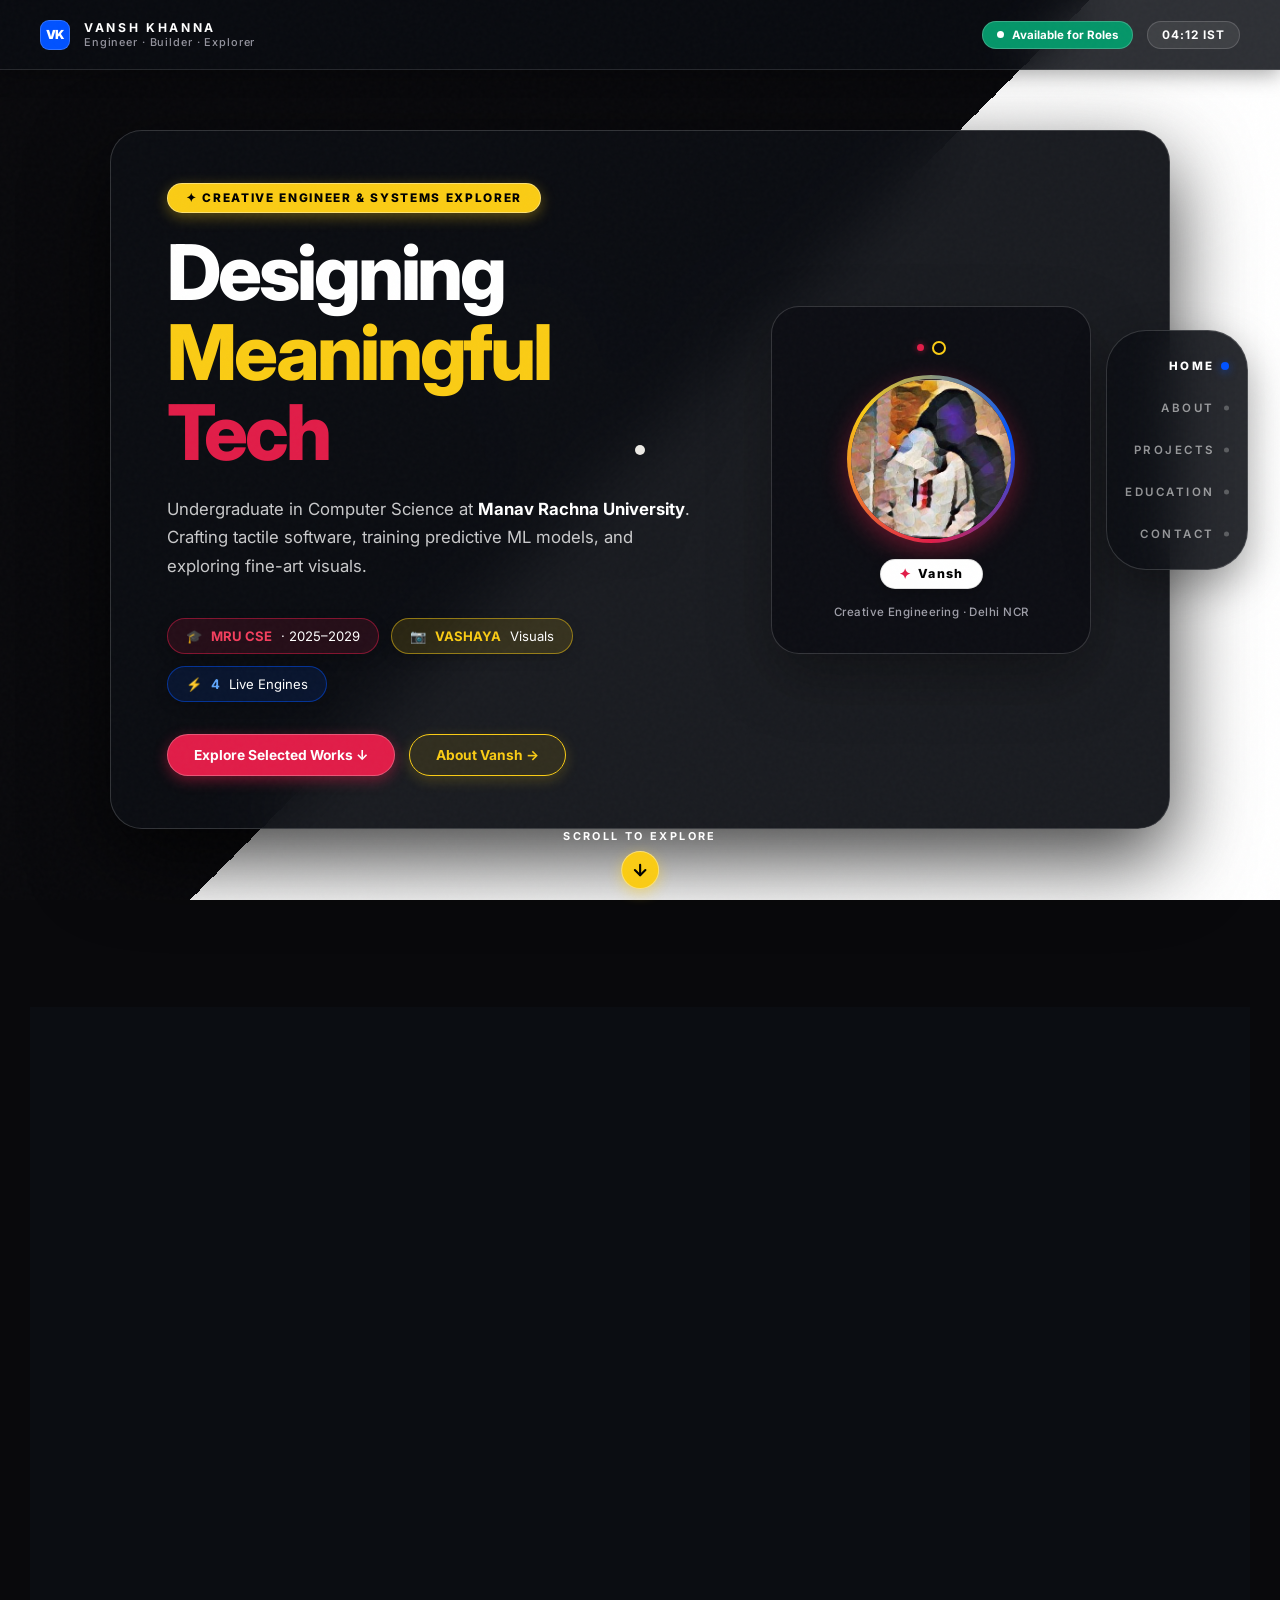
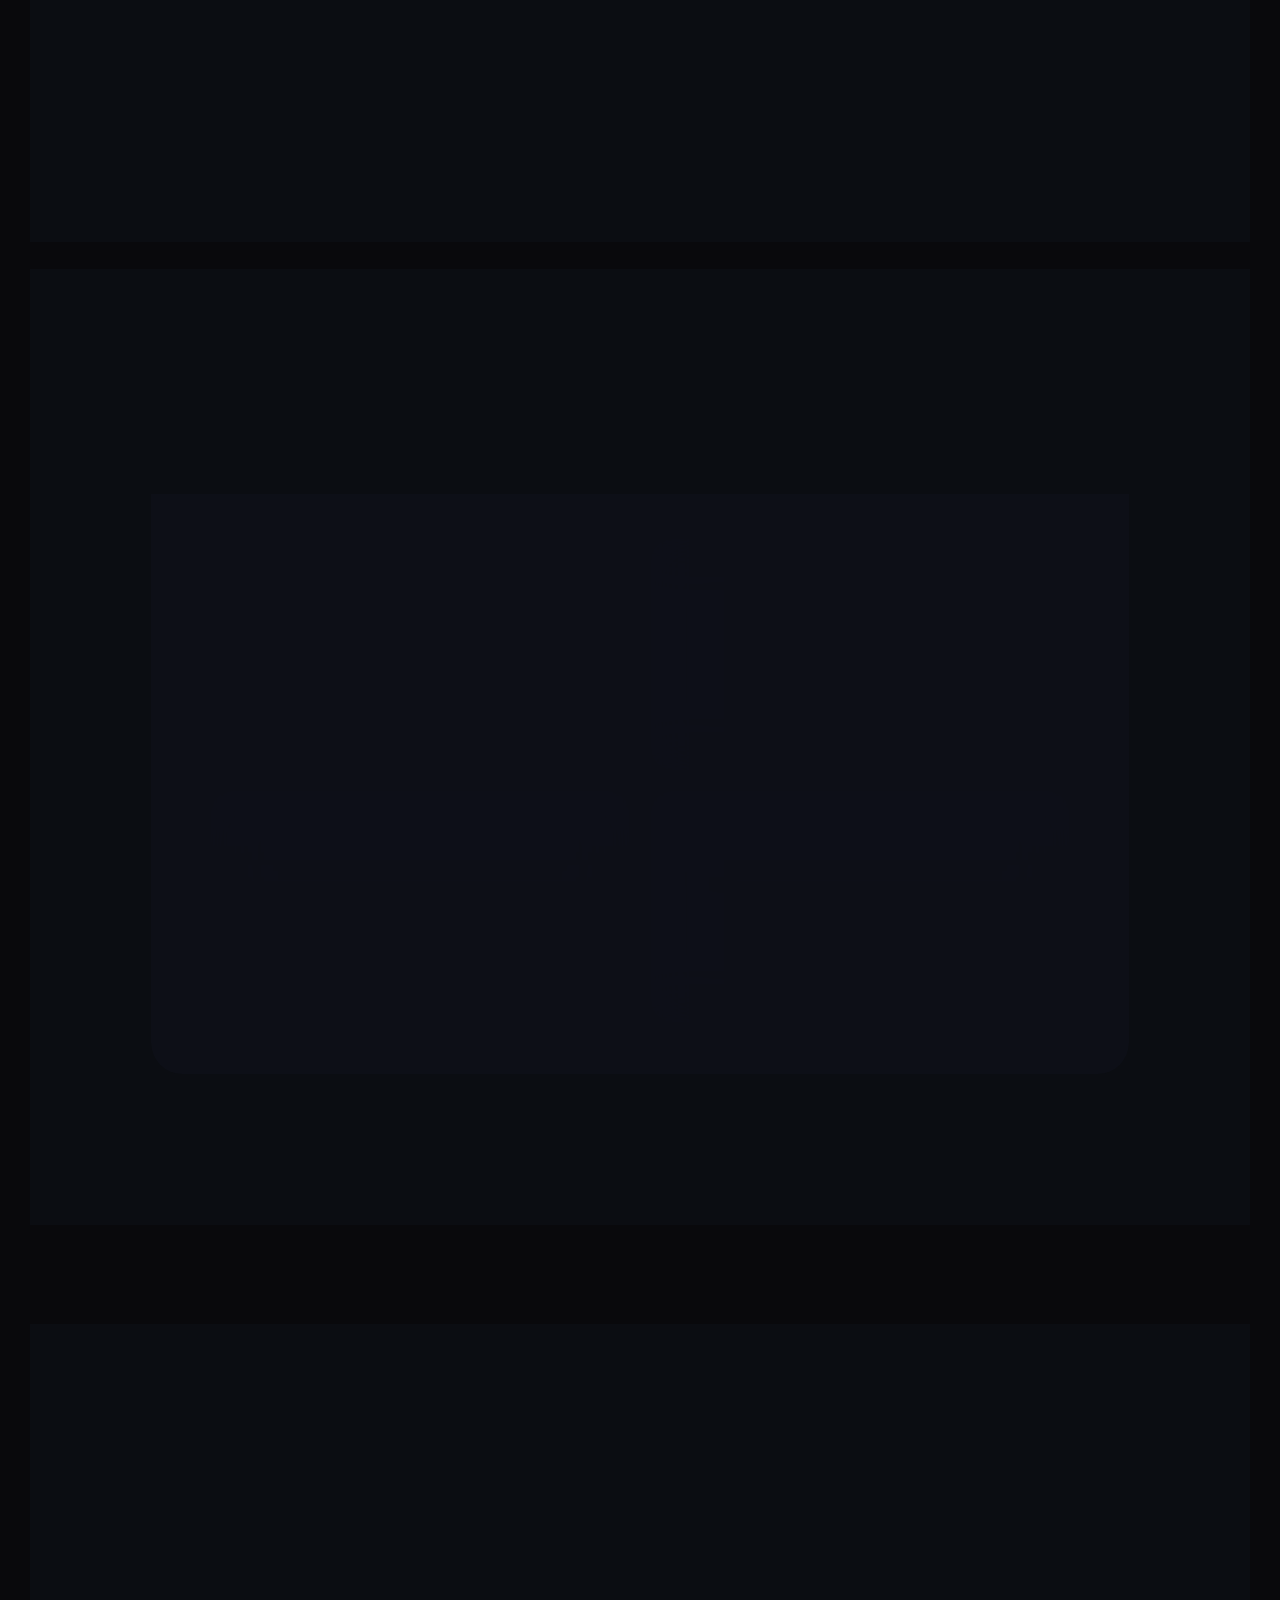
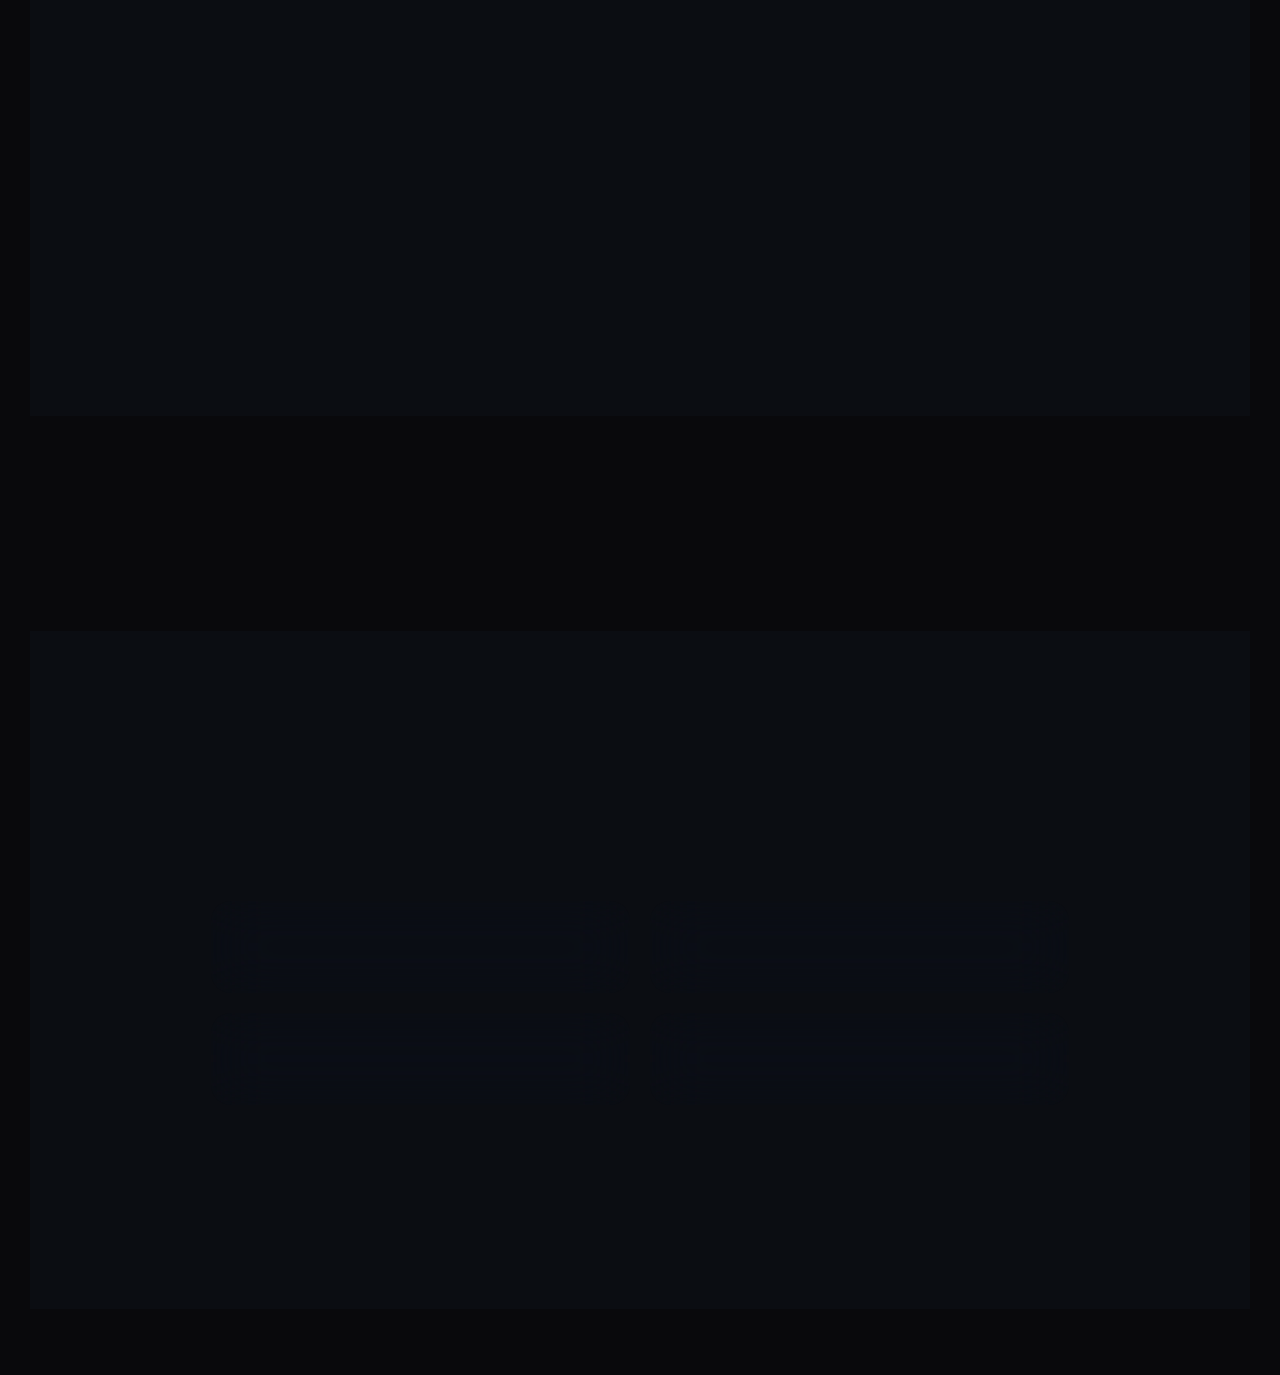
==== commit fdba9ed2: "docs(portfolio): update Car Price Predictor card and tray telemetry to 9-feature SVR" ====
--- a/index.html
+++ b/index.html
@@ -273,7 +273,7 @@
                     <div class="project-card" data-open-tray="tray-car" role="button" tabindex="0">
                         <span class="project-year">2026 · Machine Learning</span>
                         <h3>Car Price Predictor</h3>
-                        <p>Used-car valuation engine for the Indian market. Predicts resale prices using gradient boosting with interactive sliders and live cloud API.</p>
+                        <p>Used-car valuation engine for the Indian market. Tuned SVR (RBF) over 9 reduced features blended with calibrated depreciation and live cloud API.</p>
                         <span class="project-badge badge-amber">Launch Simulator ↗</span>
                     </div>
 
@@ -510,7 +510,7 @@
             <div class="tray-header">
                 <div class="tray-brand">
                     <span class="tray-badge">MACHINE LEARNING</span>
-                    <span class="tray-subtitle">Car Resale Valuation Engine · GBDT Regressor</span>
+                    <span class="tray-subtitle">Car Resale Valuation Engine · Tuned SVR (RBF) + 9-Feature Hybrid</span>
                 </div>
                 <div class="tray-controls">
                     <a href="https://car-price-predictor-3lyf.onrender.com" target="_blank" rel="noopener noreferrer" class="tray-ext-btn">Live Cloud App ↗</a>
@@ -573,17 +573,17 @@
                                 <span class="price-currency">₹</span>
                                 <span class="price-num" id="car-estimated-price">14.85</span>
                                 <span style="font-size: 1.2rem; font-weight: 800; color: rgba(255,255,255,0.7);">Lakh</span>
-                                <p class="price-caption">Calculated via Gradient Boosting Decision Tree Regressor</p>
+                                <p class="price-caption">Calculated via Tuned SVR (RBF, 9 Reduced Features) + Depreciation Curve</p>
                             </div>
 
                             <div class="telemetry-list">
                                 <div class="telemetry-row">
                                     <span>Model Framework:</span>
-                                    <strong>GBDT / Scikit-Learn</strong>
+                                    <strong>SVR (RBF) + Pipeline</strong>
                                 </div>
                                 <div class="telemetry-row">
-                                    <span>Cross-Val Accuracy:</span>
-                                    <strong>91.4% R² Score</strong>
+                                    <span>5-Fold CV / Test R²:</span>
+                                    <strong>84.5% CV · 91.1% Test</strong>
                                 </div>
                                 <div class="telemetry-row">
                                     <span>Host Environment:</span>
